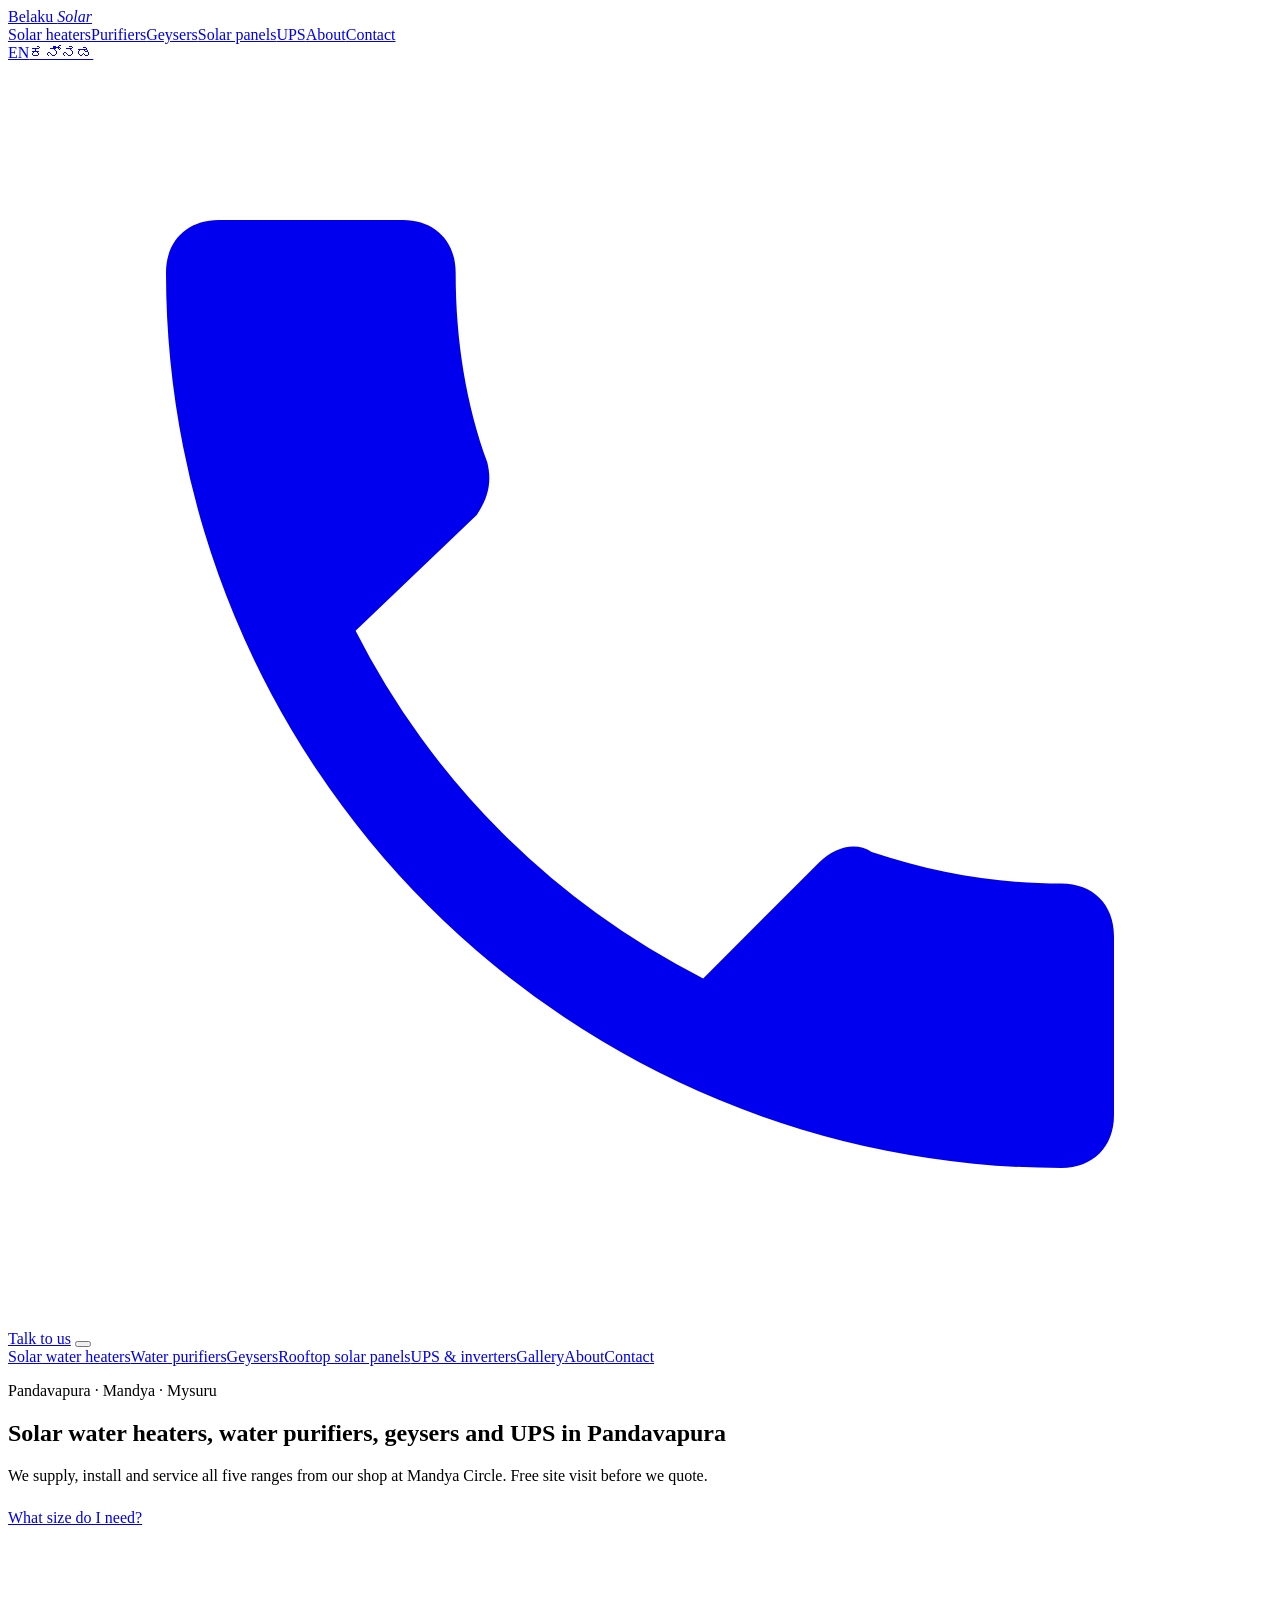
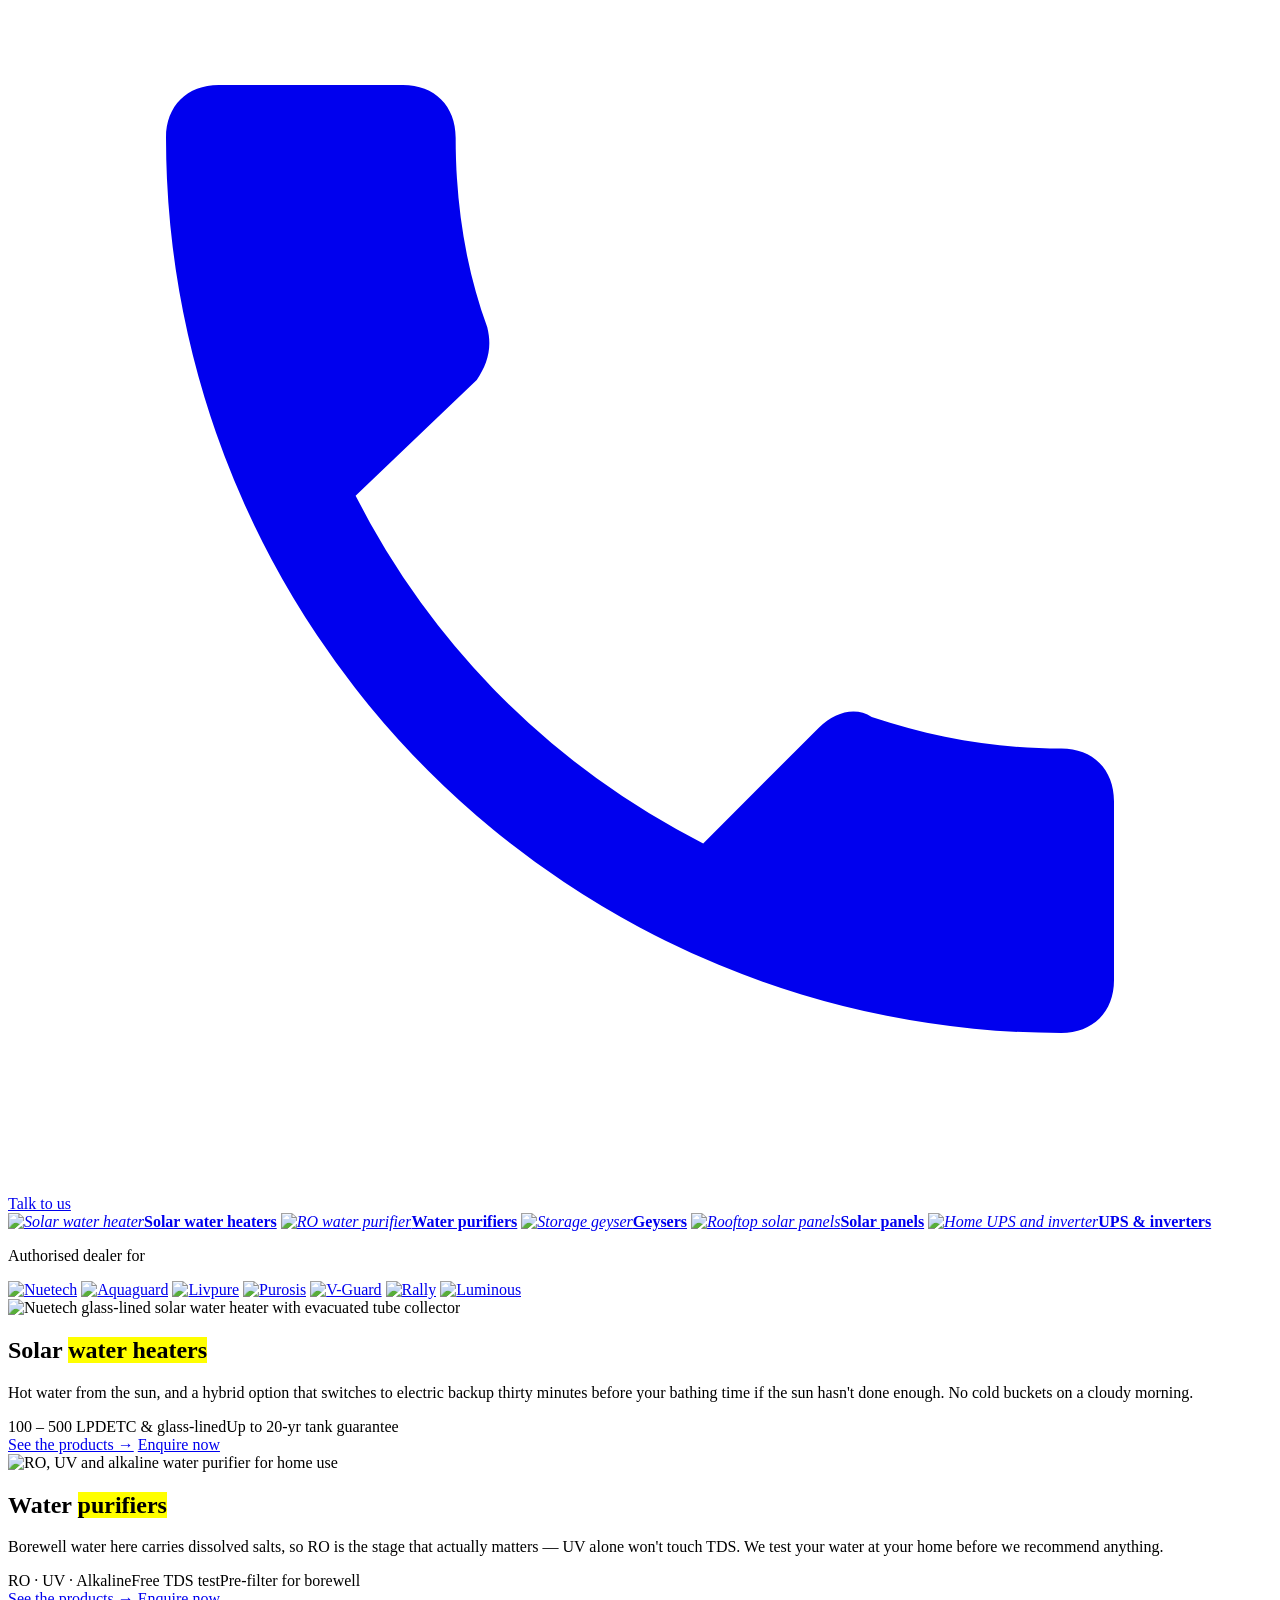
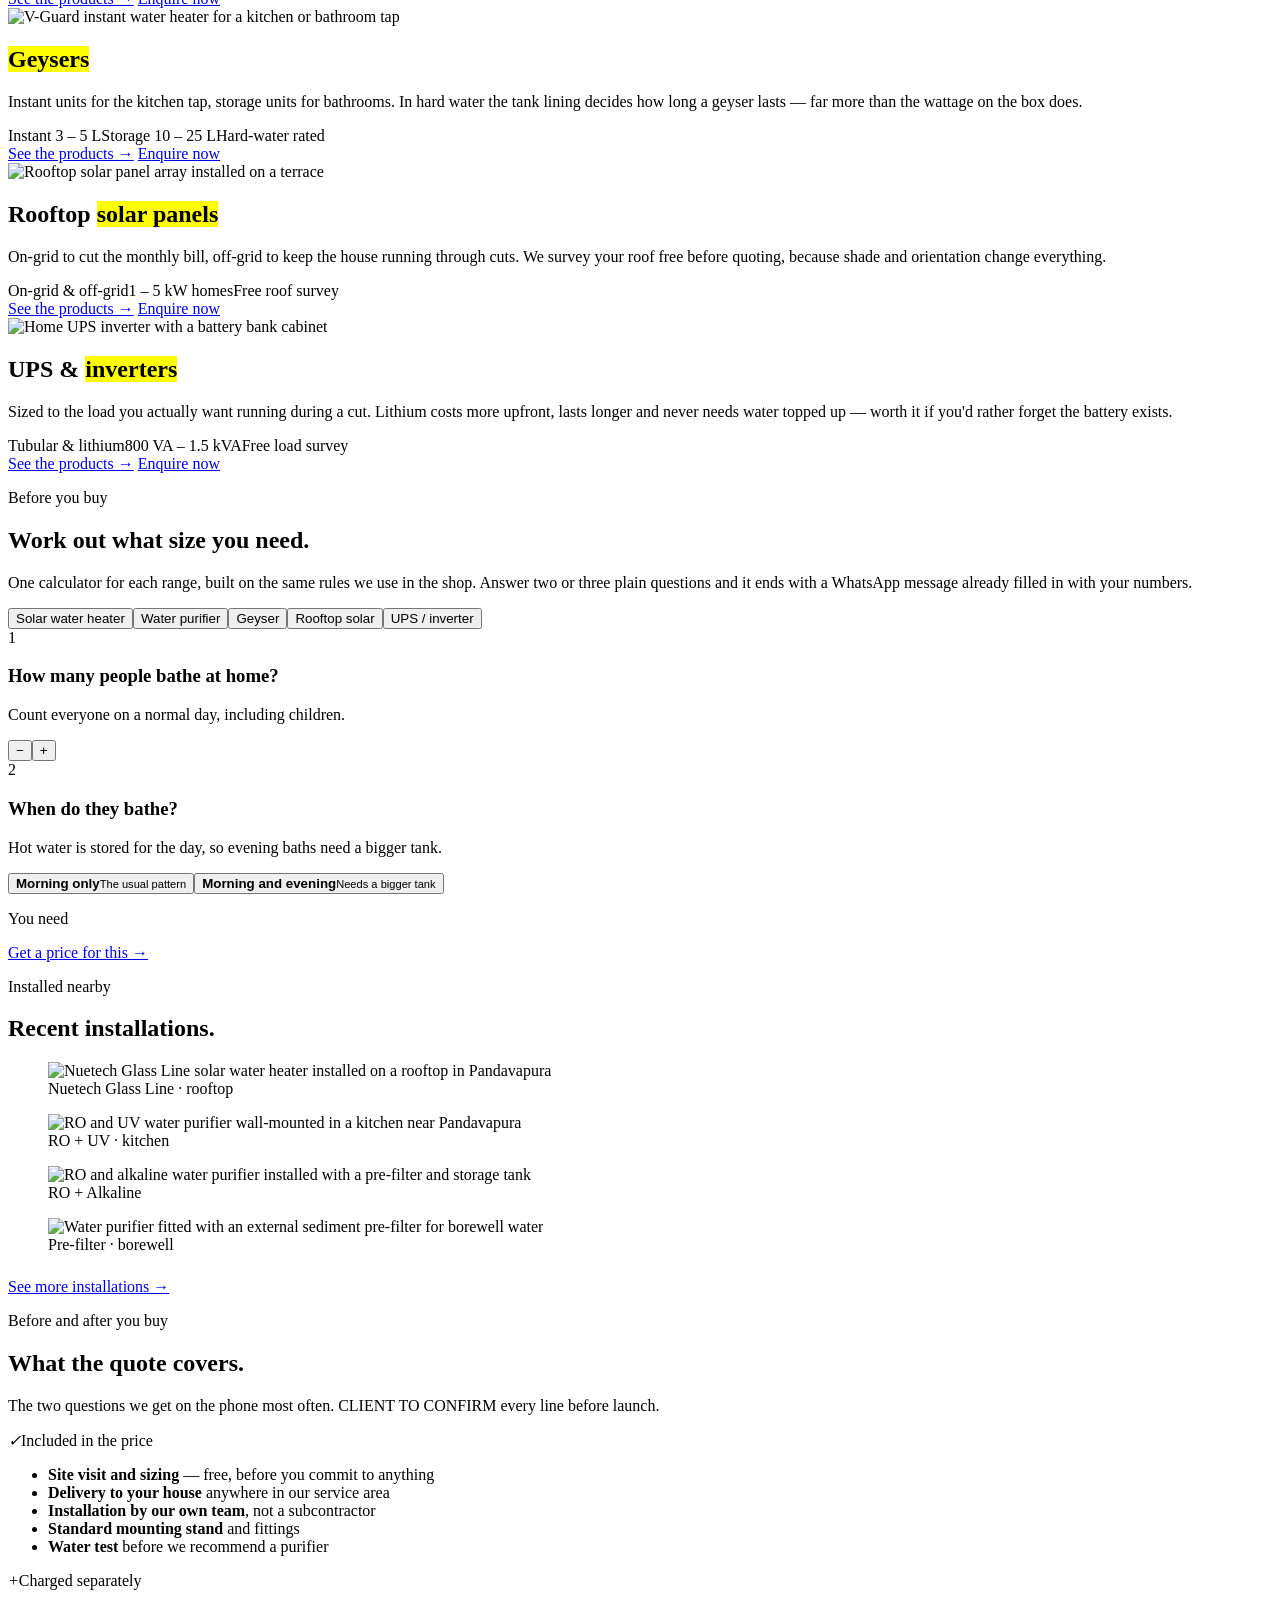
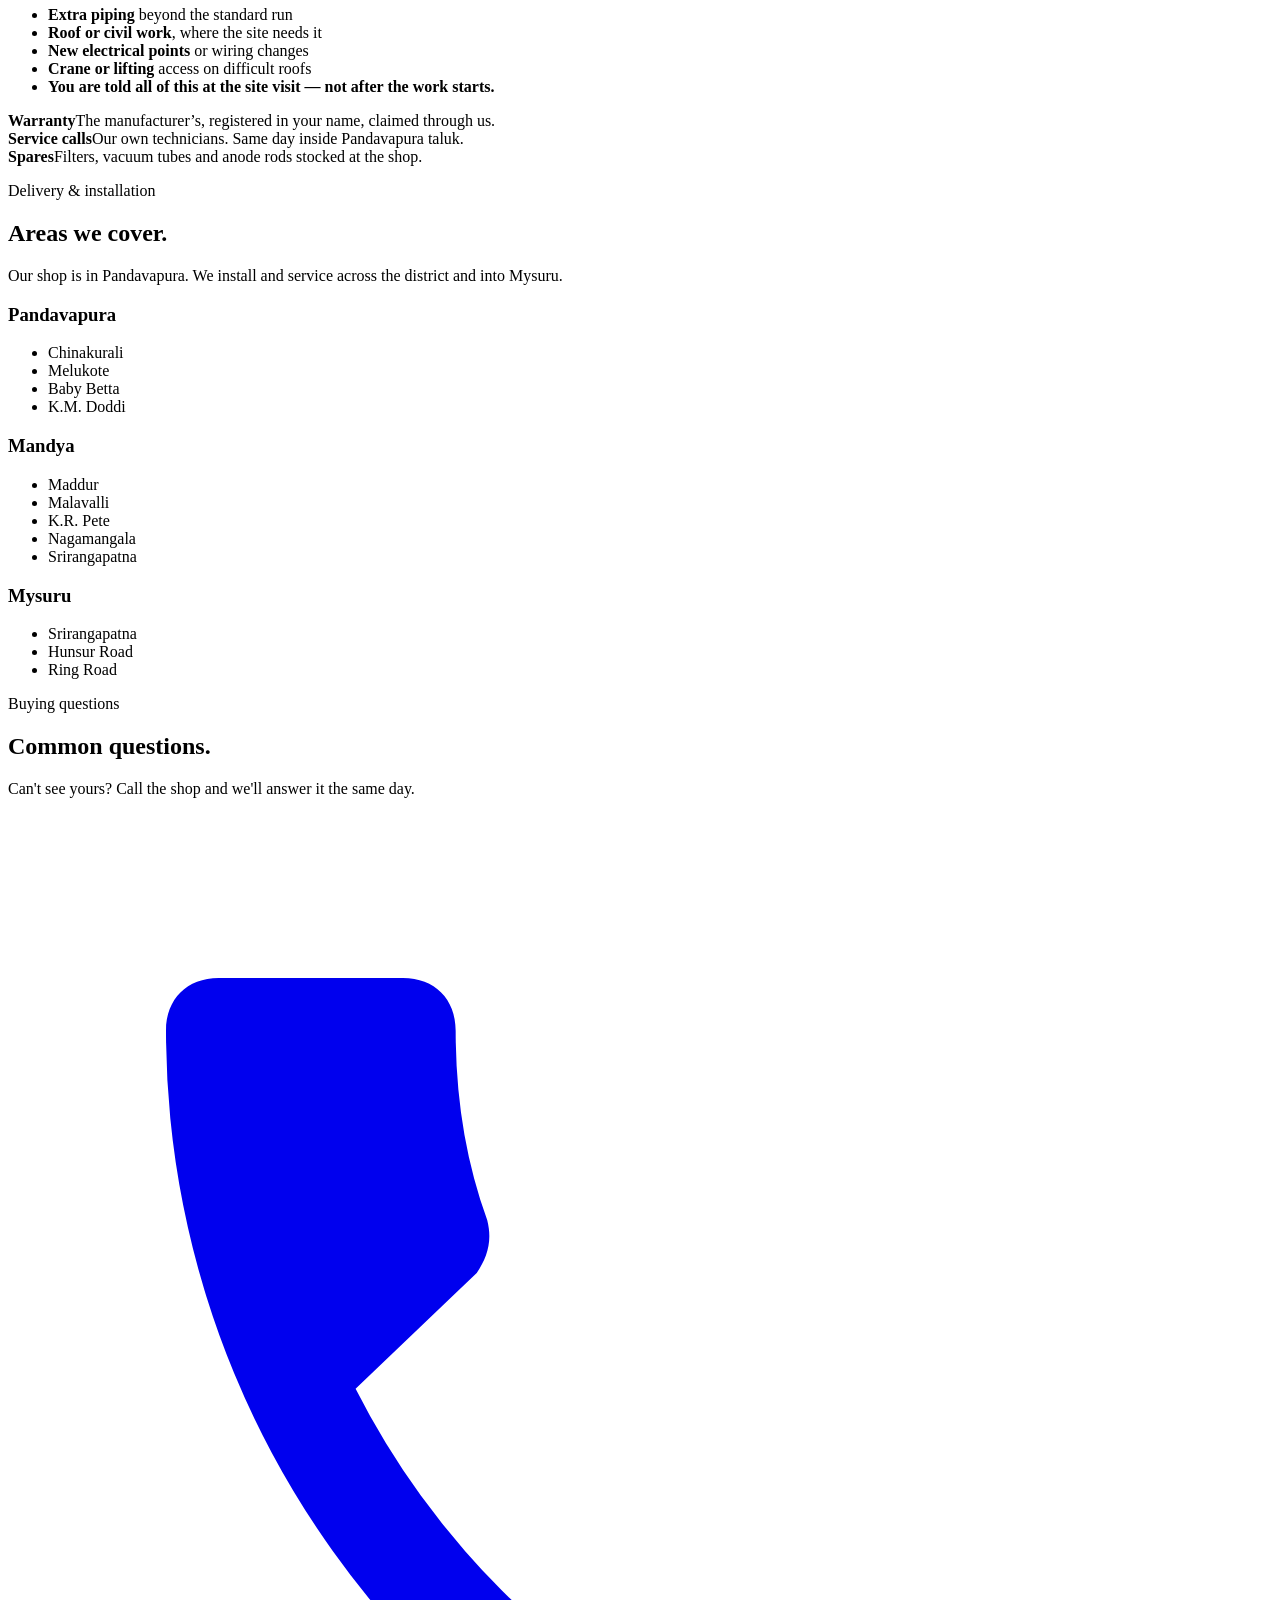
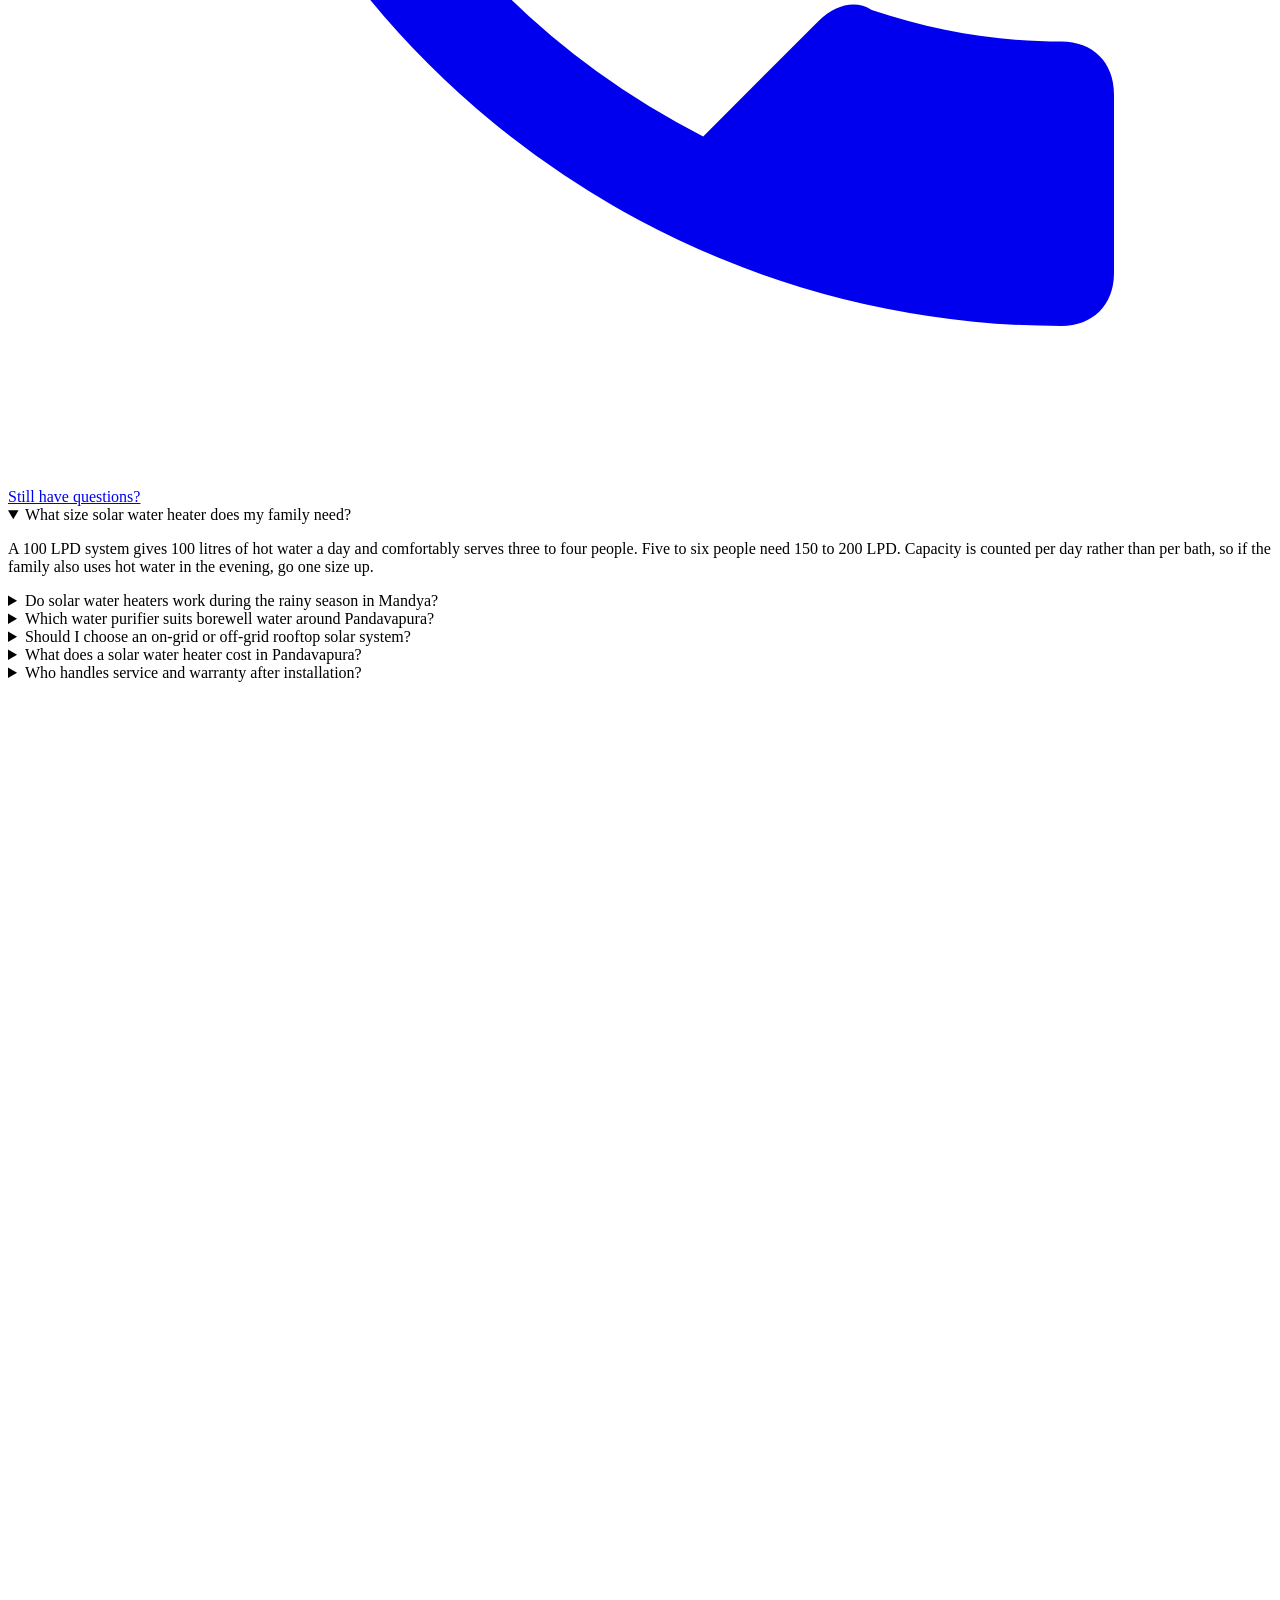
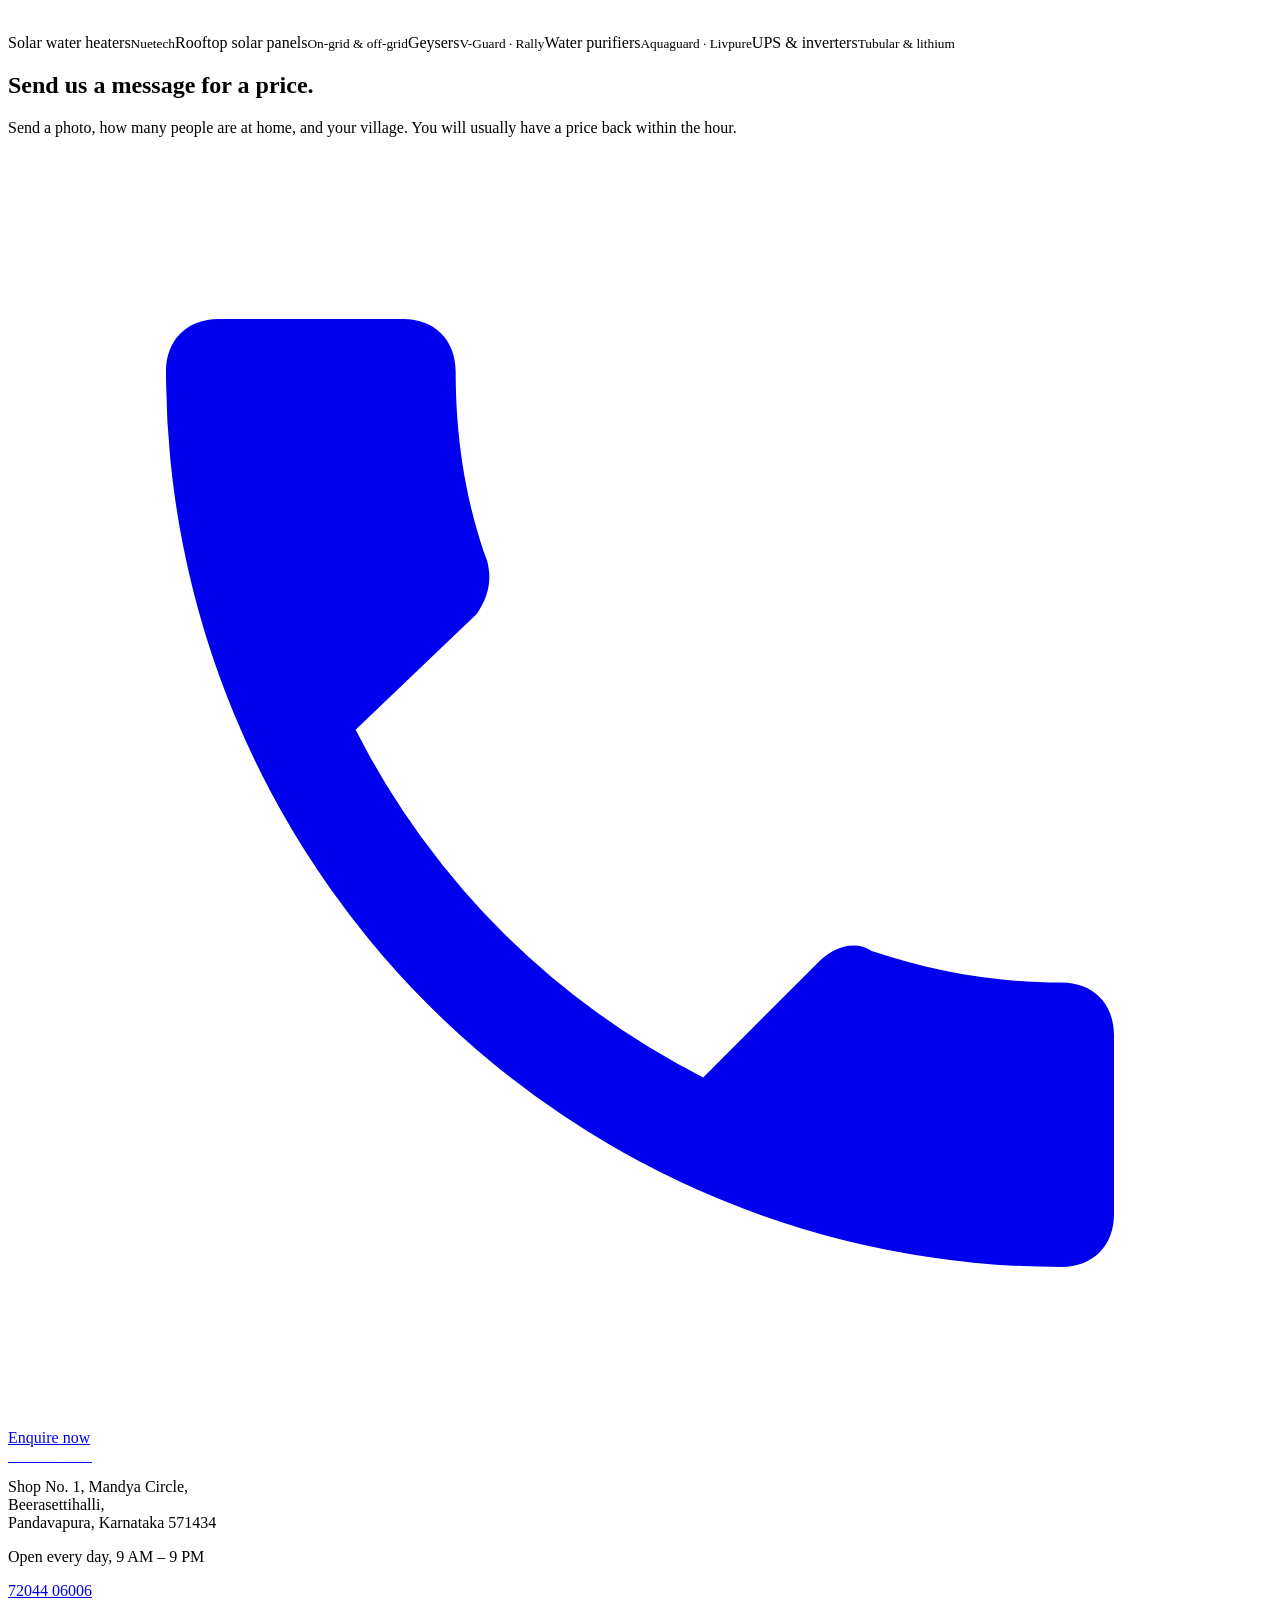
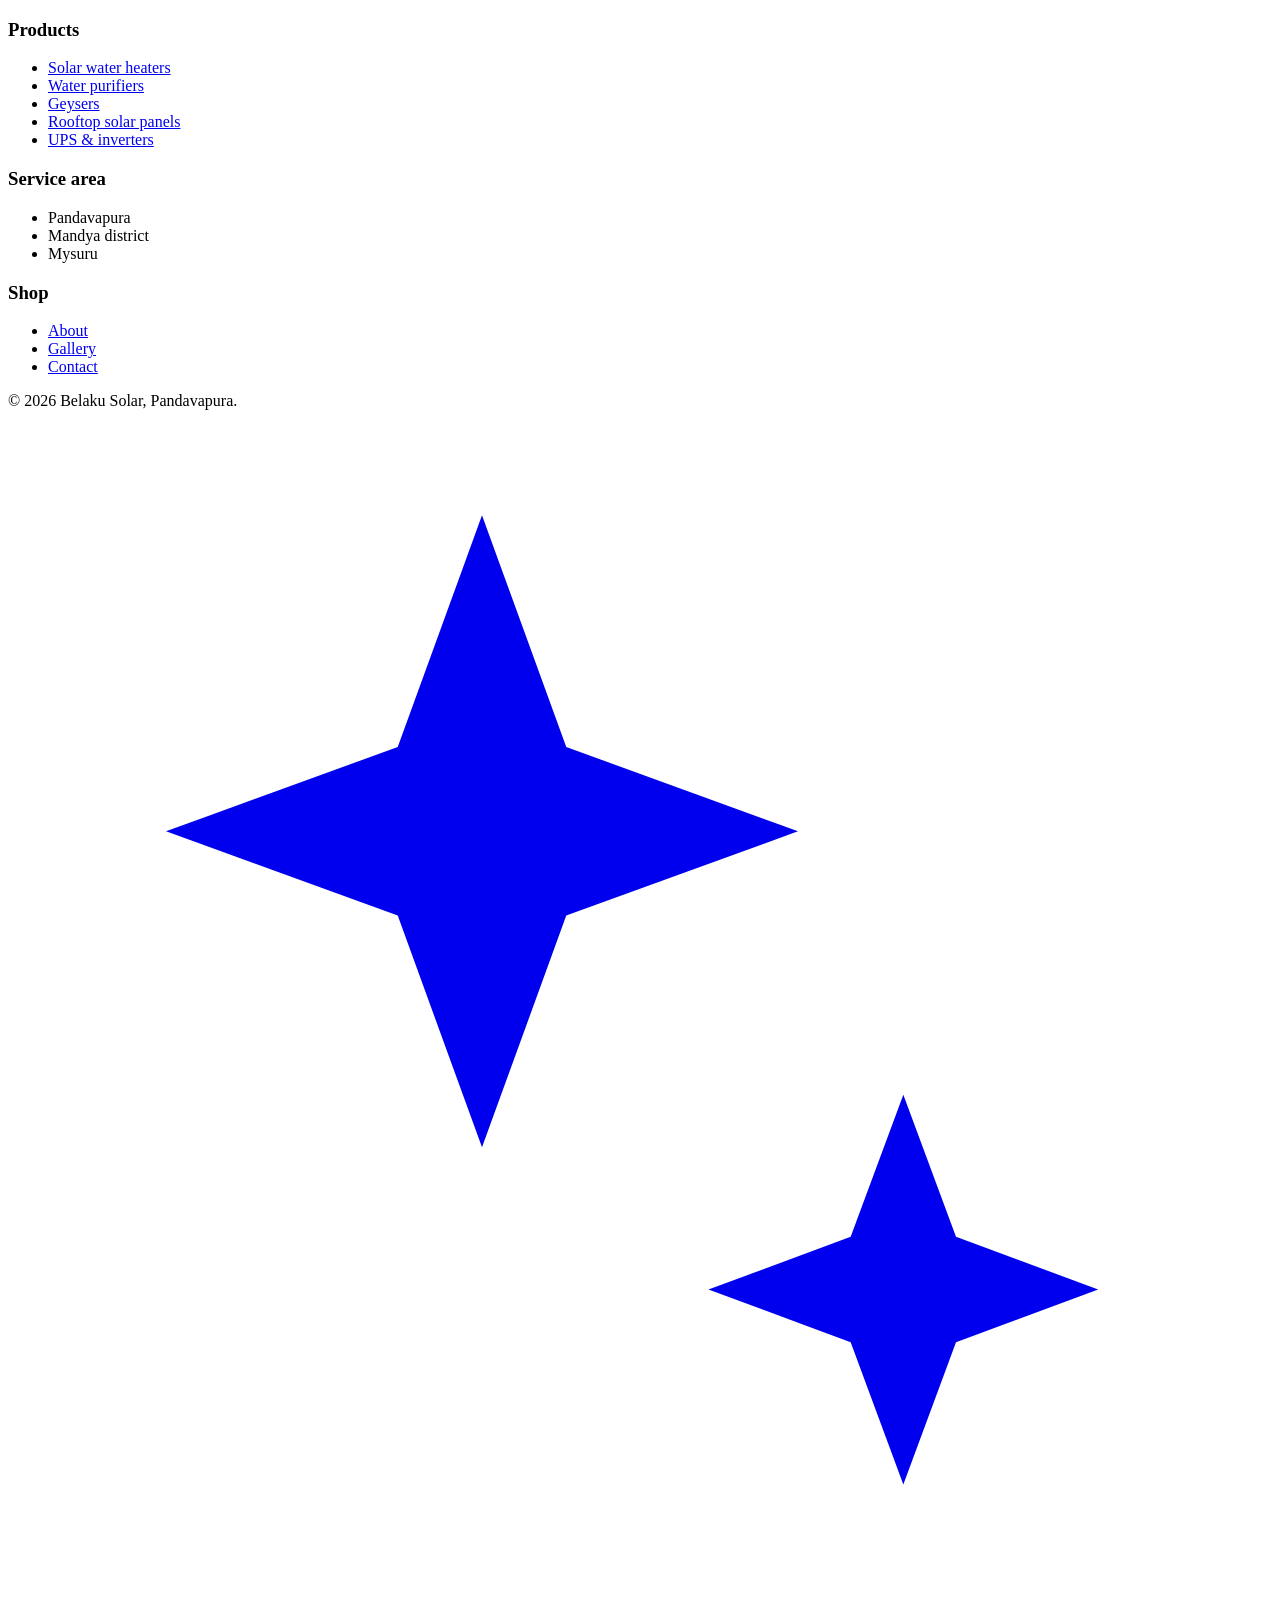
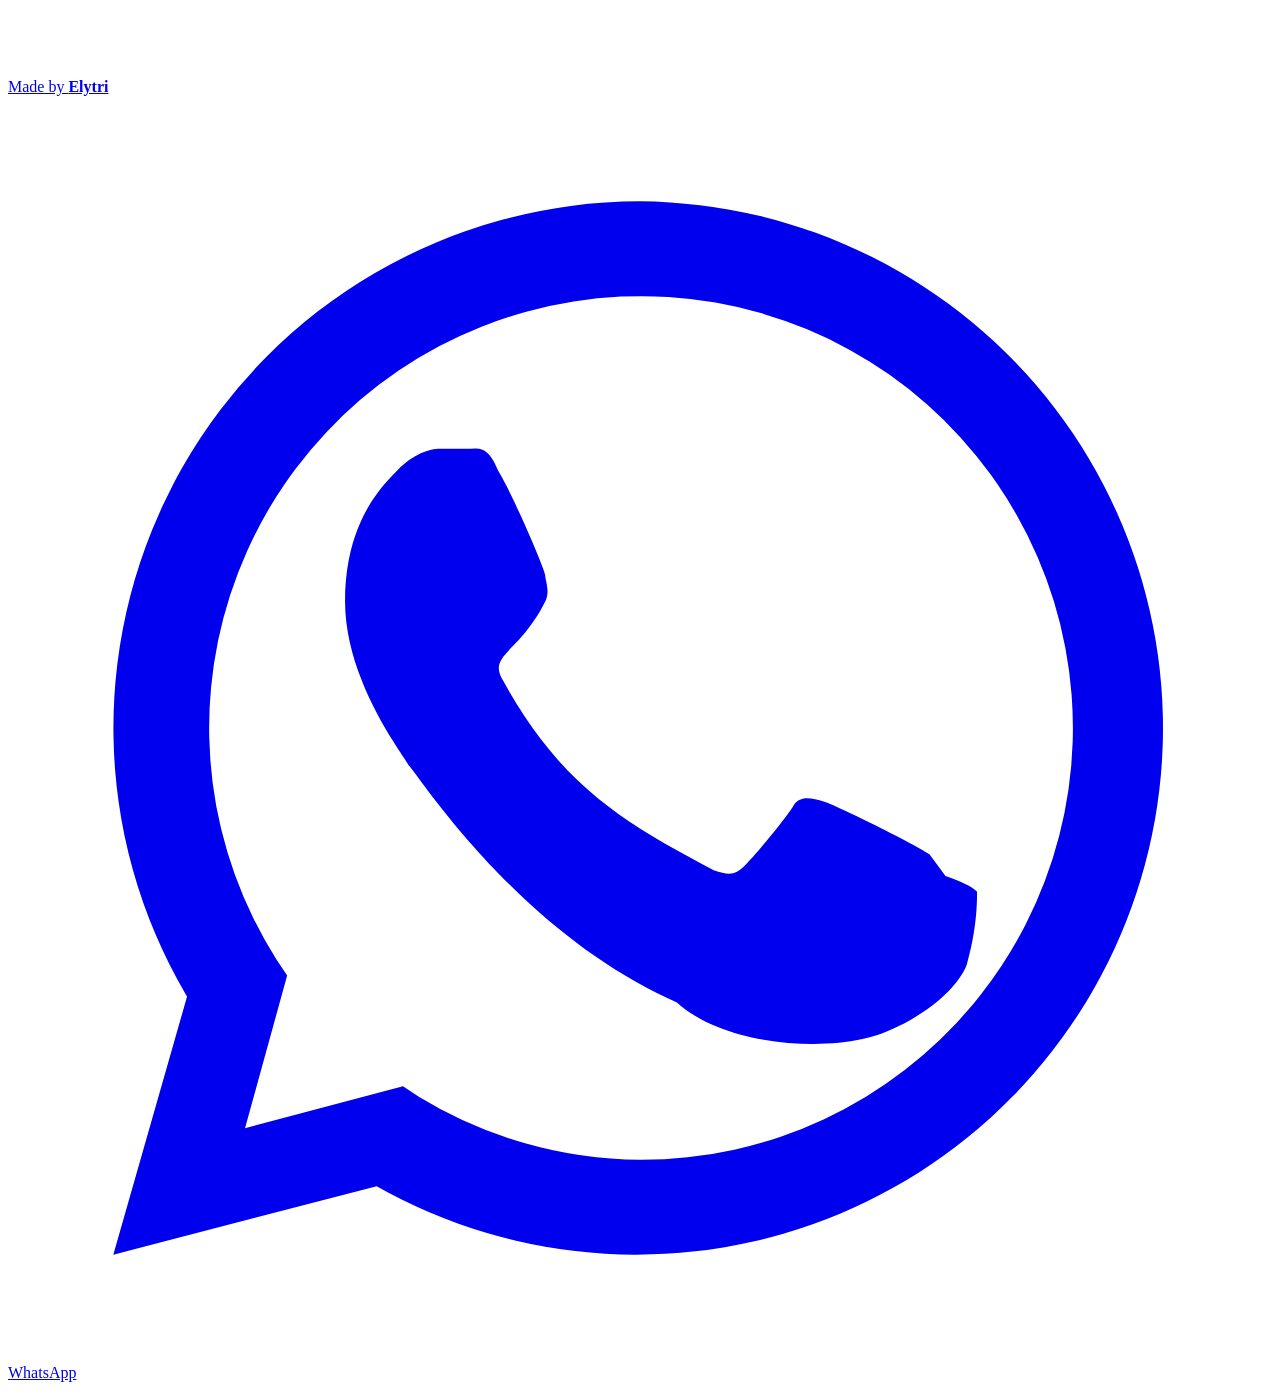
==== index.html @ 43c963ac "Add files via upload" ====
<!DOCTYPE html>
<html lang="en-IN">
<head>
<meta charset="utf-8">
<meta name="viewport" content="width=device-width, initial-scale=1">
<title>Belaku Solar — Solar Water Heaters, Water Purifiers &amp; Geysers in Pandavapura, Mandya &amp; Mysuru</title>
<meta name="description" content="Solar water heaters, RO water purifiers, geysers, rooftop solar panels and home UPS. Authorised dealer for Nuetech, Aquaguard, Livpure, V-Guard and Rally, installed across Pandavapura, Mandya and Mysuru.">
<link rel="canonical" href="https://belakusolar.in/">
<meta name="robots" content="index,follow,max-image-preview:large">
<meta name="geo.region" content="IN-KA">
<meta name="geo.placename" content="Pandavapura, Mandya, Karnataka">
<meta property="og:type" content="website">
<meta property="og:locale" content="en_IN">
<meta property="og:site_name" content="Belaku Solar">
<meta property="og:title" content="Belaku Solar — Solar Water Heaters, Water Purifiers &amp; Geysers in Pandavapura, Mandya &amp; Mysuru">
<meta property="og:description" content="Solar water heaters, RO water purifiers, geysers, rooftop solar panels and home UPS. Authorised dealer for Nuetech, Aquaguard, Livpure, V-Guard and Rally, installed across Pandavapura, Mandya and Mysuru.">
<meta property="og:url" content="https://belakusolar.in/">
<meta name="twitter:card" content="summary_large_image">
<link rel="preconnect" href="https://fonts.googleapis.com">
<link rel="preconnect" href="https://fonts.gstatic.com" crossorigin>
<link href="https://fonts.googleapis.com/css2?family=Anek+Latin:wght@400;500;600;700;800&family=DM+Mono:wght@400;500&display=swap" rel="stylesheet">
<link rel="stylesheet" href="assets/css/site.css">
</head>
<body>
<header class="hdr">
  <div class="wrap hdr__in">
    <a class="brand" href="index.html"><b aria-hidden="true"></b><span>Belaku <i>Solar</i></span></a>
    <nav class="nav" aria-label="Main"><a href="solar-water-heaters.html">Solar heaters</a><a href="water-purifiers.html">Purifiers</a><a href="geysers.html">Geysers</a><a href="solar-panels.html">Solar panels</a><a href="ups-and-inverters.html">UPS</a><a href="about.html">About</a><a href="contact.html">Contact</a></nav>
    <div class="lang" role="group" aria-label="Language"><a href="#" aria-current="true">EN</a><a href="#" hreflang="kn" lang="kn">ಕನ್ನಡ</a></div>
    <a class="hdr__call" href="tel:+917204406006"><svg viewBox="0 0 24 24" fill="currentColor" aria-hidden="true"><path d="M6.6 10.8a15 15 0 0 0 6.6 6.6l2.2-2.2c.3-.3.7-.4 1-.2 1.2.4 2.4.6 3.6.6.6 0 1 .4 1 1V20c0 .6-.4 1-1 1A17 17 0 0 1 3 4c0-.6.4-1 1-1h3.5c.6 0 1 .4 1 1 0 1.3.2 2.5.6 3.6.1.4 0 .7-.2 1l-2.3 2.2Z"/></svg>Talk to us</a>
    <button class="burger" aria-expanded="false" aria-controls="mnav" aria-label="Menu"><span></span></button>
  </div>
  <nav class="mnav" id="mnav" aria-label="All pages"><a href="solar-water-heaters.html">Solar water heaters</a><a href="water-purifiers.html">Water purifiers</a><a href="geysers.html">Geysers</a><a href="solar-panels.html">Rooftop solar panels</a><a href="ups-and-inverters.html">UPS &amp; inverters</a><a href="gallery.html">Gallery</a><a href="about.html">About</a><a href="contact.html">Contact</a></nav>
</header>
<main>

<section class="hero">
  <div class="wrap hero__in">
    <div>
      <p class="m">Pandavapura &middot; Mandya &middot; Mysuru</p>
      <h1>Solar water heaters, water purifiers, geysers and UPS in Pandavapura</h1>
      <p class="hero__lede">We supply, install and service all five ranges from our shop at Mandya Circle. Free site visit before we quote.</p>
      <div class="cta" style="margin-top:24px">
        <a class="btn btn--gold" href="#before-you-buy">What size do I need?</a>
        <a class="btn btn--line" href="tel:+917204406006"><svg viewBox="0 0 24 24" fill="currentColor" aria-hidden="true"><path d="M6.6 10.8a15 15 0 0 0 6.6 6.6l2.2-2.2c.3-.3.7-.4 1-.2 1.2.4 2.4.6 3.6.6.6 0 1 .4 1 1V20c0 .6-.4 1-1 1A17 17 0 0 1 3 4c0-.6.4-1 1-1h3.5c.6 0 1 .4 1 1 0 1.3.2 2.5.6 3.6.1.4 0 .7-.2 1l-2.3 2.2Z"/></svg>Talk to us</a>
      </div>
    </div>
    <div>
      <div class="coins">
        <a class="coin tone-1" href="solar-water-heaters.html"><i><img src="assets/img/coin-solar-water-heaters.webp" alt="Solar water heater" width="460" height="460"></i><b>Solar water heaters</b></a>
        <a class="coin tone-2" href="water-purifiers.html"><i><img src="assets/img/coin-water-purifiers.webp" alt="RO water purifier" width="460" height="460" loading="lazy"></i><b>Water purifiers</b></a>
        <a class="coin tone-3" href="geysers.html"><i><img src="assets/img/coin-geysers.webp" alt="Storage geyser" width="460" height="460" loading="lazy"></i><b>Geysers</b></a>
        <a class="coin tone-4" href="solar-panels.html"><i><img src="assets/img/coin-solar-panels.webp" alt="Rooftop solar panels" width="460" height="460" loading="lazy"></i><b>Solar panels</b></a>
        <a class="coin tone-5" href="ups-and-inverters.html"><i><img src="assets/img/coin-ups-and-inverters.webp" alt="Home UPS and inverter" width="460" height="460" loading="lazy"></i><b>UPS &amp; inverters</b></a>
      </div>
    </div>
  </div>
</section>

<section class="dealers">
  <div class="wrap dealers__in">
    <p class="dealers__lbl">Authorised dealer for</p>
    <div class="dealers__row">
      <a href="solar-water-heaters.html"><img src="assets/img/logo-nuetech.webp" alt="Nuetech" height="38" loading="lazy"></a>
      <a href="water-purifiers.html"><img src="assets/img/logo-aquaguard.webp" alt="Aquaguard" height="38" loading="lazy"></a>
      <a href="water-purifiers.html"><img src="assets/img/logo-livpure.webp" alt="Livpure" height="38" loading="lazy"></a>
      <a href="water-purifiers.html"><img src="assets/img/logo-purosis.webp" alt="Purosis" height="38" loading="lazy"></a>
      <a href="geysers.html"><img src="assets/img/logo-vguard.webp" alt="V-Guard" height="38" loading="lazy"></a>
      <a href="geysers.html"><img src="assets/img/logo-rally.webp" alt="Rally" height="38" loading="lazy"></a>
      <a href="ups-and-inverters.html"><img src="assets/img/logo-luminous.webp" alt="Luminous" height="38" loading="lazy"></a>
    </div>
  </div>
</section>

<div class="prods"><div class="wrap"><div class="e"><section class="er tone-1 er--imgR" id="solar-water-heaters">
  <div class="er__img"><img src="assets/img/solar-water-heaters.webp" alt="Nuetech glass-lined solar water heater with evacuated tube collector" width="980" height="660" loading="lazy" decoding="async"></div>
  <div class="er__b">
    <h2>Solar <mark>water heaters</mark></h2>
    <p>Hot water from the sun, and a hybrid option that switches to electric backup thirty minutes before your bathing time if the sun hasn't done enough. No cold buckets on a cloudy morning.</p>
    <div class="chips"><span class="chip">100 – 500 LPD</span><span class="chip">ETC &amp; glass-lined</span><span class="chip">Up to 20-yr tank guarantee</span></div>
    <div class="er__cta">
      <a class="btn btn--line" href="solar-water-heaters.html">See the products &rarr;</a>
      <a class="btn btn--gold" href="https://wa.me/917204406006?text=Solar%20water%20heaters%20enquiry">Enquire now</a>
    </div>
  </div>
</section><section class="er tone-2 er--imgL" id="water-purifiers">
  <div class="er__img"><img src="assets/img/water-purifiers.webp" alt="RO, UV and alkaline water purifier for home use" width="980" height="660" loading="lazy" decoding="async"></div>
  <div class="er__b">
    <h2>Water <mark>purifiers</mark></h2>
    <p>Borewell water here carries dissolved salts, so RO is the stage that actually matters — UV alone won't touch TDS. We test your water at your home before we recommend anything.</p>
    <div class="chips"><span class="chip">RO · UV · Alkaline</span><span class="chip">Free TDS test</span><span class="chip">Pre-filter for borewell</span></div>
    <div class="er__cta">
      <a class="btn btn--line" href="water-purifiers.html">See the products &rarr;</a>
      <a class="btn btn--gold" href="https://wa.me/917204406006?text=Water%20purifiers%20enquiry">Enquire now</a>
    </div>
  </div>
</section><section class="er tone-3 er--imgR" id="geysers">
  <div class="er__img"><img src="assets/img/geysers.webp" alt="V-Guard instant water heater for a kitchen or bathroom tap" width="980" height="660" loading="lazy" decoding="async"></div>
  <div class="er__b">
    <h2><mark>Geysers</mark></h2>
    <p>Instant units for the kitchen tap, storage units for bathrooms. In hard water the tank lining decides how long a geyser lasts — far more than the wattage on the box does.</p>
    <div class="chips"><span class="chip">Instant 3 – 5 L</span><span class="chip">Storage 10 – 25 L</span><span class="chip">Hard-water rated</span></div>
    <div class="er__cta">
      <a class="btn btn--line" href="geysers.html">See the products &rarr;</a>
      <a class="btn btn--gold" href="https://wa.me/917204406006?text=Geysers%20enquiry">Enquire now</a>
    </div>
  </div>
</section><section class="er tone-4 er--imgL" id="solar-panels">
  <div class="er__img"><img src="assets/img/solar-panels.webp" alt="Rooftop solar panel array installed on a terrace" width="980" height="660" loading="lazy" decoding="async"></div>
  <div class="er__b">
    <h2>Rooftop <mark>solar panels</mark></h2>
    <p>On-grid to cut the monthly bill, off-grid to keep the house running through cuts. We survey your roof free before quoting, because shade and orientation change everything.</p>
    <div class="chips"><span class="chip">On-grid &amp; off-grid</span><span class="chip">1 – 5 kW homes</span><span class="chip">Free roof survey</span></div>
    <div class="er__cta">
      <a class="btn btn--line" href="solar-panels.html">See the products &rarr;</a>
      <a class="btn btn--gold" href="https://wa.me/917204406006?text=Rooftop%20solar%20panels%20enquiry">Enquire now</a>
    </div>
  </div>
</section><section class="er tone-5 er--imgR" id="ups-and-inverters">
  <div class="er__img"><img src="assets/img/ups-and-inverters.webp" alt="Home UPS inverter with a battery bank cabinet" width="980" height="660" loading="lazy" decoding="async"></div>
  <div class="er__b">
    <h2>UPS &amp; <mark>inverters</mark></h2>
    <p>Sized to the load you actually want running during a cut. Lithium costs more upfront, lasts longer and never needs water topped up — worth it if you'd rather forget the battery exists.</p>
    <div class="chips"><span class="chip">Tubular &amp; lithium</span><span class="chip">800 VA – 1.5 kVA</span><span class="chip">Free load survey</span></div>
    <div class="er__cta">
      <a class="btn btn--line" href="ups-and-inverters.html">See the products &rarr;</a>
      <a class="btn btn--gold" href="https://wa.me/917204406006?text=UPS%20and%20inverters%20enquiry">Enquire now</a>
    </div>
  </div>
</section></div></div></div>

<section class="sec sec--tight" id="before-you-buy">
  <div class="wrap">
    <div class="head">
      <p class="m">Before you buy</p>
      <h2 class="h2">Work out what size you need.</h2>
      <p>One calculator for each range, built on the same rules we use in the shop. Answer two or three plain questions and it ends with a WhatsApp message already filled in with your numbers.</p>
    </div>
    <div class="calc" id="calc" data-tabs><div class="calc__tabs" role="tablist"><button role="tab" data-tab="swh" aria-selected="true">Solar water heater</button><button role="tab" data-tab="wp" aria-selected="false">Water purifier</button><button role="tab" data-tab="geyser" aria-selected="false">Geyser</button><button role="tab" data-tab="solar" aria-selected="false">Rooftop solar</button><button role="tab" data-tab="ups" aria-selected="false">UPS / inverter</button></div><div data-calc="swh"><div class="calc__b"><div class="calc__q"><div class="q"><span class="q__n">1</span><h3>How many people bathe at home?</h3><p class="q__hint">Count everyone on a normal day, including children.</p><div class="step" data-field="people" data-value="4" data-min="1" data-max="12" data-step="1" data-prefix="" data-suffix=" people"><button type="button" data-d="-1" aria-label="Decrease">&minus;</button><b></b><button type="button" data-d="1" aria-label="Increase">+</button></div></div><div class="q"><span class="q__n">2</span><h3>When do they bathe?</h3><p class="q__hint">Hot water is stored for the day, so evening baths need a bigger tank.</p><div class="opts opts--2" data-field="use" data-single><button type="button" data-v="am" aria-pressed="true"><strong>Morning only</strong><small>The usual pattern</small></button><button type="button" data-v="both" aria-pressed="false"><strong>Morning and evening</strong><small>Needs a bigger tank</small></button></div></div></div><div class="calc__r"><p class="calc__rk">You need</p><p class="calc__rv" data-out="v"></p><p class="calc__why" data-out="why"></p><div class="calc__rows" data-out="rows"></div><a class="btn btn--gold btn--sm" data-out="wa" href="#">Get a price for this &rarr;</a></div></div></div><div data-calc="wp" hidden><div class="calc__b"><div class="calc__q"><div class="q"><span class="q__n">1</span><h3>Where does your water come from?</h3><p class="q__hint">This alone decides which purifier suits your house.</p><div class="opts opts--3" data-field="src" data-single><button type="button" data-v="borewell" aria-pressed="true"><strong>Borewell</strong><small>Salty water</small></button><button type="button" data-v="piped" aria-pressed="false"><strong>Tap / piped supply</strong><small>Already treated</small></button><button type="button" data-v="tanker" aria-pressed="false"><strong>Tanker</strong><small>Changes every load</small></button></div></div></div><div class="calc__r"><p class="calc__rk">You need</p><p class="calc__rv" data-out="v"></p><p class="calc__why" data-out="why"></p><div class="calc__rows" data-out="rows"></div><a class="btn btn--gold btn--sm" data-out="wa" href="#">Get a price for this &rarr;</a></div></div></div><div data-calc="geyser" hidden><div class="calc__b"><div class="calc__q"><div class="q"><span class="q__n">1</span><h3>Where will it go?</h3><p class="q__hint">A kitchen tap and a bathroom need completely different geysers.</p><div class="opts opts--2" data-field="where" data-single><button type="button" data-v="bathroom" aria-pressed="true"><strong>Bathroom</strong><small>For bathing</small></button><button type="button" data-v="kitchen" aria-pressed="false"><strong>Kitchen</strong><small>For the tap</small></button></div></div><div class="q"><span class="q__n">2</span><h3>How many people bathe one after another?</h3><p class="q__hint">Only matters for a bathroom geyser.</p><div class="step" data-field="people" data-value="3" data-min="1" data-max="8" data-step="1" data-prefix="" data-suffix=" people"><button type="button" data-d="-1" aria-label="Decrease">&minus;</button><b></b><button type="button" data-d="1" aria-label="Increase">+</button></div></div></div><div class="calc__r"><p class="calc__rk">You need</p><p class="calc__rv" data-out="v"></p><p class="calc__why" data-out="why"></p><div class="calc__rows" data-out="rows"></div><a class="btn btn--gold btn--sm" data-out="wa" href="#">Get a price for this &rarr;</a></div></div></div><div data-calc="solar" hidden><div class="calc__b"><div class="calc__q"><div class="q"><span class="q__n">1</span><h3>What is your monthly electricity bill?</h3><p class="q__hint">Take an ordinary month, not a summer bill.</p><div class="step" data-field="bill" data-value="2000" data-min="500" data-max="12000" data-step="500" data-prefix="₹" data-suffix=""><button type="button" data-d="-1" aria-label="Decrease">&minus;</button><b></b><button type="button" data-d="1" aria-label="Increase">+</button></div></div></div><div class="calc__r"><p class="calc__rk">You need about</p><p class="calc__rv" data-out="v"></p><p class="calc__why" data-out="why"></p><div class="calc__rows" data-out="rows"></div><a class="btn btn--gold btn--sm" data-out="wa" href="#">Get a price for this &rarr;</a></div></div></div><div data-calc="ups" hidden><div class="calc__b"><div class="calc__q"><div class="q"><span class="q__n">1</span><h3>What must keep running in a power cut?</h3><p class="q__hint">Tap to add. Tap again to remove.</p><div class="picks" data-field="load" data-multi><button type="button" data-v="fans" aria-pressed="true">Fans</button><button type="button" data-v="lights" aria-pressed="true">Lights</button><button type="button" data-v="tv" aria-pressed="true">TV</button><button type="button" data-v="fridge" aria-pressed="false">Fridge</button><button type="button" data-v="pump" aria-pressed="false">Water pump</button></div></div><div class="q"><span class="q__n">2</span><h3>For how many hours?</h3><p class="q__hint">More hours means a bigger battery, not a bigger inverter.</p><div class="step" data-field="hours" data-value="3" data-min="1" data-max="8" data-step="1" data-prefix="" data-suffix=" hours"><button type="button" data-d="-1" aria-label="Decrease">&minus;</button><b></b><button type="button" data-d="1" aria-label="Increase">+</button></div></div></div><div class="calc__r"><p class="calc__rk">You need about</p><p class="calc__rv" data-out="v"></p><p class="calc__why" data-out="why"></p><div class="calc__rows" data-out="rows"></div><a class="btn btn--gold btn--sm" data-out="wa" href="#">Get a price for this &rarr;</a></div></div></div></div>
  </div>
</section>

<section class="sec">
  <div class="wrap">
    <div class="head">
      <p class="m">Installed nearby</p>
      <h2 class="h2">Recent installations.</h2>
    </div>
    <div class="gal">
<figure><img src="assets/img/img-2ef95094f3.webp" alt="Nuetech Glass Line solar water heater installed on a rooftop in Pandavapura"><figcaption>Nuetech Glass Line · rooftop</figcaption></figure>
<figure><img src="assets/img/img-633d7fdfcd.webp" alt="RO and UV water purifier wall-mounted in a kitchen near Pandavapura" loading="lazy" decoding="async"><figcaption>RO + UV · kitchen</figcaption></figure>
<figure><img src="assets/img/img-f5532f6f70.webp" alt="RO and alkaline water purifier installed with a pre-filter and storage tank" loading="lazy" decoding="async"><figcaption>RO + Alkaline</figcaption></figure>
<figure><img src="assets/img/img-1c72e3dfb3.webp" alt="Water purifier fitted with an external sediment pre-filter for borewell water" loading="lazy" decoding="async"><figcaption>Pre-filter · borewell</figcaption></figure>
</div>
    <div class="cta" style="margin-top:24px"><a class="btn btn--line btn--sm" href="gallery.html">See more installations →</a></div>
  </div>
</section>

<section class="sec">
  <div class="wrap">
    <div class="head">
      <p class="m">Before and after you buy</p>
      <h2 class="h2">What the quote covers.</h2>
      <p>The two questions we get on the phone most often. CLIENT TO CONFIRM every line before launch.</p>
    </div>
    <div class="incl">
      <div class="incl__cols">
        <div class="incl__c">
          <p class="incl__t"><i class="y">&check;</i>Included in the price</p>
          <ul>
            <li><b>Site visit and sizing</b> &mdash; free, before you commit to anything</li>
            <li><b>Delivery to your house</b> anywhere in our service area</li>
            <li><b>Installation by our own team</b>, not a subcontractor</li>
            <li><b>Standard mounting stand</b> and fittings</li>
            <li><b>Water test</b> before we recommend a purifier</li>
          </ul>
        </div>
        <div class="incl__c incl__c--x">
          <p class="incl__t"><i class="n">+</i>Charged separately</p>
          <ul>
            <li><b>Extra piping</b> beyond the standard run</li>
            <li><b>Roof or civil work</b>, where the site needs it</li>
            <li><b>New electrical points</b> or wiring changes</li>
            <li><b>Crane or lifting</b> access on difficult roofs</li>
            <li style="color:var(--ink);font-weight:600">You are told all of this at the site visit &mdash; not after the work starts.</li>
          </ul>
        </div>
      </div>
      <div class="incl__foot">
        <div><b>Warranty</b><span>The manufacturer&rsquo;s, registered in your name, claimed through us.</span></div>
        <div><b>Service calls</b><span>Our own technicians. Same day inside Pandavapura taluk.</span></div>
        <div><b>Spares</b><span>Filters, vacuum tubes and anode rods stocked at the shop.</span></div>
      </div>
    </div>
  </div>
</section>

<section class="sec sec--soft">
  <div class="wrap">
    <div class="head">
      <p class="m">Delivery &amp; installation</p>
      <h2 class="h2">Areas we cover.</h2>
      <p>Our shop is in Pandavapura. We install and service across the district and into Mysuru.</p>
    </div>

    <div class="cover"><div class="cov cov--static"><h3>Pandavapura</h3><ul class="cov__towns"><li>Chinakurali</li><li>Melukote</li><li>Baby Betta</li><li>K.M. Doddi</li></ul></div><div class="cov cov--static"><h3>Mandya</h3><ul class="cov__towns"><li>Maddur</li><li>Malavalli</li><li>K.R. Pete</li><li>Nagamangala</li><li>Srirangapatna</li></ul></div><div class="cov cov--static"><h3>Mysuru</h3><ul class="cov__towns"><li>Srirangapatna</li><li>Hunsur Road</li><li>Ring Road</li></ul></div></div>
  </div>
</section>

<section class="sec">
  <div class="wrap">
    <div class="faqx">
      <div class="faqx__h">
        <div class="head">
          <p class="m">Buying questions</p>
          <h2 class="h2">Common questions.</h2>
          <p>Can't see yours? Call the shop and we'll answer it the same day.</p>
          <div class="cta" style="margin-top:22px">
            <a class="btn btn--gold" href="tel:+917204406006"><svg viewBox="0 0 24 24" fill="currentColor" aria-hidden="true"><path d="M6.6 10.8a15 15 0 0 0 6.6 6.6l2.2-2.2c.3-.3.7-.4 1-.2 1.2.4 2.4.6 3.6.6.6 0 1 .4 1 1V20c0 .6-.4 1-1 1A17 17 0 0 1 3 4c0-.6.4-1 1-1h3.5c.6 0 1 .4 1 1 0 1.3.2 2.5.6 3.6.1.4 0 .7-.2 1l-2.3 2.2Z"/></svg>Still have questions?</a>
          </div>
        </div>
      </div>
      <div class="faq">
<details open><summary>What size solar water heater does my family need?</summary><p>A 100 LPD system gives 100 litres of hot water a day and comfortably serves three to four people. Five to six people need 150 to 200 LPD. Capacity is counted per day rather than per bath, so if the family also uses hot water in the evening, go one size up.</p></details>
<details><summary>Do solar water heaters work during the rainy season in Mandya?</summary><p>They still heat on overcast days, but not to full temperature. After a heavily clouded day a plain system usually cannot give a hot bath the next morning. A hybrid with a digital controller switches to electric backup by itself, only when solar has not done the job.</p></details>
<details><summary>Which water purifier suits borewell water around Pandavapura?</summary><p>An RO stage is necessary, because a UV-only purifier does not reduce TDS. We test your water at your home first, and where it carries sand or silt an external sediment pre-filter is fitted so the RO membrane lasts much longer.</p></details>
<details><summary>Should I choose an on-grid or off-grid rooftop solar system?</summary><p>Choose on-grid if the goal is a lower bill and your supply is reasonably stable, since there are no batteries and maintenance is lower. Choose off-grid if cuts are frequent and the house must keep running through them. Many homes here are better served by on-grid plus a separate UPS.</p></details>
<details><summary>What does a solar water heater cost in Pandavapura?</summary><p>It depends on capacity, tank type and brand. A glass-lined hybrid costs more than a plain ETC system of the same size, and roof access changes the installation cost, so we quote after a site visit.</p></details>
<details><summary>Who handles service and warranty after installation?</summary><p>Our own technicians handle filter changes, vacuum tube replacements, controller faults and warranty claims, with common spares stocked at the shop.</p></details>
</div>
    </div>
  </div>
</section>

<section class="close">
  <div class="wrap close__in">
    <div class="hb">
      <svg viewBox="0 0 640 480" role="img" aria-label="Cutaway of a house showing a solar water heater and solar panels on the roof, a geyser in the bathroom, a water purifier in the kitchen and a UPS in the utility area. Each product links to its page.">
        <g stroke-width="2.4" fill="none" stroke-linecap="round" stroke-linejoin="round">
          <g class="hb__shell" stroke="var(--ink)">
            <g class="sun" stroke="var(--gold-d)">
              <circle cx="566" cy="74" r="24" fill="var(--gold)" stroke="var(--gold-d)"/>
              <g class="rays"><path d="M566 32v-14M566 130v14M608 74h14M510 74h-14M596 44l10-10M536 104l-10 10M596 104l10 10M536 44l-10-10"/></g>
            </g>
            <path d="M28 452h584"/>
            <path class="draw" d="M96 452V212h448v240"/>
            <path class="draw" d="M74 216L320 96l246 120"/>
            <path class="draw" d="M320 212v240M96 336h448"/>
            <g class="lamp">
              <path d="M436 336v22"/><path d="M414 380a22 22 0 0 1 44 0z" fill="var(--gold)" stroke="var(--gold-d)"/>
              <path stroke="var(--gold-d)" d="M424 400l-6 12M436 404v14M448 400l6 12"/>
            </g>
          </g><a class="hz" href="solar-water-heaters.html" aria-label="Solar water heaters" data-tip="t-solar-water-heaters"><rect class="hit" x="140" y="126" width="158" height="88"/><g class="art"><rect x="150" y="140" width="132" height="22" rx="11" fill="var(--paper)" stroke="var(--ink)"/>
          <path stroke="var(--t1)" d="M164 162v42M180 162v42M196 162v42M212 162v42M228 162v42M244 162v42M260 162v42"/>
          <path stroke="var(--ink)" d="M150 206h132"/></g></a><a class="hz" href="solar-panels.html" aria-label="Rooftop solar panels" data-tip="t-solar-panels"><rect class="hit" x="340" y="130" width="182" height="82"/><g class="art"><path d="M362 204h150l-22-62H346z" fill="var(--t4-bg)" stroke="var(--t4)"/>
          <path stroke="var(--t4)" d="M394 142l-12 62M442 142l-6 62M490 142v62M354 173h146"/></g></a><a class="hz" href="geysers.html" aria-label="Geysers" data-tip="t-geysers"><rect class="hit" x="156" y="234" width="150" height="108"/><g class="art"><rect x="166" y="244" width="52" height="76" rx="26" fill="var(--t3-bg)" stroke="var(--t3)"/>
          <path stroke="var(--t3)" d="M178 264h28M192 320v14M180 334h24"/>
          <circle cx="192" cy="288" r="8" fill="none" stroke="var(--t3)"/>
          <path stroke="var(--ink)" d="M258 300h34v20h-34z"/><path stroke="var(--ink)" d="M275 300v-18h-24"/></g></a><a class="hz" href="water-purifiers.html" aria-label="Water purifiers" data-tip="t-water-purifiers"><rect class="hit" x="352" y="230" width="158" height="98"/><g class="art"><rect x="392" y="240" width="64" height="80" rx="6" fill="var(--t2-bg)" stroke="var(--t2)"/>
          <path stroke="var(--t2)" d="M424 262c7 9 11 14 11 20a11 11 0 1 1-22 0c0-6 4-11 11-20z"/>
          <path stroke="var(--t2)" d="M392 306h64"/>
          <rect x="470" y="272" width="26" height="48" rx="4" fill="none" stroke="var(--t2)"/>
          <path stroke="var(--t2)" d="M483 272v-12h-27"/><path stroke="var(--ink)" d="M360 320h140"/></g></a><a class="hz" href="ups-and-inverters.html" aria-label="UPS and inverters" data-tip="t-ups-and-inverters"><rect class="hit" x="142" y="358" width="172" height="80"/><g class="art"><rect x="150" y="368" width="104" height="62" rx="6" fill="var(--t5-bg)" stroke="var(--t5)"/>
          <path stroke="var(--t5)" d="M198 384l-14 22h14l-9 20"/>
          <path stroke="var(--t5)" d="M150 416h104"/>
          <rect x="268" y="386" width="36" height="44" rx="4" fill="none" stroke="var(--t5)"/>
          <path stroke="var(--t5)" d="M276 386v-7h7v7M291 386v-7h7v7"/></g></a>
        </g>
      </svg><span class="hb__tip" id="t-solar-water-heaters" style="left:33.9%;top:35.8%" aria-hidden="true">Solar water heaters<small>Nuetech</small></span><span class="hb__tip" id="t-solar-panels" style="left:67.2%;top:35.8%" aria-hidden="true">Rooftop solar panels<small>On-grid &amp; off-grid</small></span><span class="hb__tip" id="t-geysers" style="left:35.9%;top:60%" aria-hidden="true">Geysers<small>V-Guard · Rally</small></span><span class="hb__tip" id="t-water-purifiers" style="left:67%;top:58.1%" aria-hidden="true">Water purifiers<small>Aquaguard · Livpure</small></span><span class="hb__tip" id="t-ups-and-inverters" style="left:35.5%;top:83.1%" aria-hidden="true">UPS &amp; inverters<small>Tubular &amp; lithium</small></span></div>
    <div>
      <h2>Send us a message for a price.</h2>
      <p>Send a photo, how many people are at home, and your village. You will usually have a price back within the hour.</p>
      <div class="cta" style="margin-top:24px">
        <a class="btn btn--gold" href="tel:+917204406006"><svg viewBox="0 0 24 24" fill="currentColor" aria-hidden="true"><path d="M6.6 10.8a15 15 0 0 0 6.6 6.6l2.2-2.2c.3-.3.7-.4 1-.2 1.2.4 2.4.6 3.6.6.6 0 1 .4 1 1V20c0 .6-.4 1-1 1A17 17 0 0 1 3 4c0-.6.4-1 1-1h3.5c.6 0 1 .4 1 1 0 1.3.2 2.5.6 3.6.1.4 0 .7-.2 1l-2.3 2.2Z"/></svg>Enquire now</a>
      </div>
    </div>
  </div>
</section>

</main>
<footer class="ftr">
  <div class="wrap">
    <div class="ftr__g">
      <div>
        <a class="brand" href="index.html"><b aria-hidden="true"></b><span style="color:#fff">Belaku <i>Solar</i></span></a>
        <p style="margin-top:13px;max-width:34ch">Shop No. 1, Mandya Circle, Beerasettihalli,<br>Pandavapura, Karnataka 571434</p>
        <p style="margin-top:9px">Open every day, 9 AM – 9 PM</p>
        <p style="margin-top:9px"><a href="tel:+917204406006">72044 06006</a></p>
      </div>
      <div><h3>Products</h3><ul><li><a href="solar-water-heaters.html">Solar water heaters</a></li><li><a href="water-purifiers.html">Water purifiers</a></li><li><a href="geysers.html">Geysers</a></li><li><a href="solar-panels.html">Rooftop solar panels</a></li><li><a href="ups-and-inverters.html">UPS &amp; inverters</a></li></ul></div>
      <div><h3>Service area</h3><ul><li>Pandavapura</li><li>Mandya district</li><li>Mysuru</li></ul></div>
      <div><h3>Shop</h3><ul><li><a href="about.html">About</a></li><li><a href="gallery.html">Gallery</a></li><li><a href="contact.html">Contact</a></li></ul></div>
    </div>
    <div class="ftr__b">
      <span>© <span class="yr">2026</span> Belaku Solar, Pandavapura.</span>
      <a class="made" href="https://elytri.com/" target="_blank" rel="noopener"><svg viewBox="0 0 24 24" fill="currentColor" aria-hidden="true"><path d="M9 2l1.6 4.4L15 8l-4.4 1.6L9 14l-1.6-4.4L3 8l4.4-1.6z"/><path d="M17 13l1 2.7 2.7 1-2.7 1-1 2.7-1-2.7-2.7-1 2.7-1z"/></svg><span>Made by <b>Elytri</b></span></a>
    </div>
  </div>
</footer>
<a class="wafab" href="https://wa.me/917204406006?text=Hi%20Belaku%20Solar%2C%20I%20would%20like%20a%20quote" aria-label="Message us on WhatsApp" target="_blank" rel="noopener"><svg viewBox="0 0 24 24" fill="currentColor" aria-hidden="true"><path d="M17.5 14.4c-.3-.2-1.7-.9-2-1-.3-.1-.5-.1-.6.1-.2.3-.7.9-.9 1.1-.2.2-.3.2-.6.1-1.7-.9-2.9-1.6-4-3.6-.3-.5.3-.5.8-1.5.1-.2 0-.4 0-.5s-.6-1.5-.9-2c-.2-.5-.4-.4-.6-.4h-.5c-.2 0-.5.1-.8.4-.3.3-1 1-1 2.5s1.1 2.9 1.2 3.1c.2.2 2.1 3.2 5.1 4.51.9.8 2.6.9 3.5.7.6-.1 1.7-.7 2-1.4.2-.7.2-1.2.2-1.4-.1-.1-.3-.2-.6-.3M12 2a10 10 0 0 0-8.6 15.1L2 22l5-1.3A10 10 0 1 0 12 2m0 18.2a8.2 8.2 0 0 1-4.2-1.2l-.3-.2-3 .8.8-2.9-.2-.3A8.2 8.2 0 1 1 12 20.2"/></svg><span>WhatsApp</span></a>
<script type="application/ld+json">{"@context":"https://schema.org","@graph":[{"@type":["Store","HomeAndConstructionBusiness"],"@id":"https://belakusolar.in/#business","name":"Belaku Solar","description":"Authorised dealer for solar water heaters, RO water purifiers, geysers, rooftop solar panels and UPS systems in Pandavapura, serving Mandya and Mysuru.","url":"https://belakusolar.in/","telephone":"+917204406006","priceRange":"₹₹","currenciesAccepted":"INR","paymentAccepted":"Cash, UPI, Card, Bank Transfer","knowsLanguage":["kn","en"],"address":{"@type":"PostalAddress","streetAddress":"Shop No. 1, Mandya Circle, Beerasettihalli","addressLocality":"Pandavapura","addressRegion":"Karnataka","postalCode":"571434","addressCountry":"IN"},"geo":{"@type":"GeoCoordinates","latitude":12.5013966,"longitude":76.6748599},"areaServed":[{"@type":"City","name":"Pandavapura"},{"@type":"City","name":"Mandya"},{"@type":"City","name":"Mysuru"},{"@type":"City","name":"Srirangapatna"},{"@type":"City","name":"Maddur"},{"@type":"City","name":"Malavalli"},{"@type":"City","name":"K.R. Pete"},{"@type":"City","name":"Nagamangala"},{"@type":"AdministrativeArea","name":"Mandya District"}],"openingHoursSpecification":[{"@type":"OpeningHoursSpecification","dayOfWeek":["Monday","Tuesday","Wednesday","Thursday","Friday","Saturday","Sunday"],"opens":"09:00","closes":"21:00"}],"hasOfferCatalog":{"@type":"OfferCatalog","name":"Products and services","itemListElement":[{"@type":"Offer","itemOffered":{"@type":"Product","name":"Solar water heaters","brand":{"@type":"Brand","name":"Nuetech"}}},{"@type":"Offer","itemOffered":{"@type":"Product","name":"RO water purifiers","brand":[{"@type":"Brand","name":"Aquaguard"},{"@type":"Brand","name":"Livpure"}]}},{"@type":"Offer","itemOffered":{"@type":"Product","name":"Geysers","brand":[{"@type":"Brand","name":"V-Guard"},{"@type":"Brand","name":"Rally"}]}},{"@type":"Offer","itemOffered":{"@type":"Product","name":"Rooftop solar panels (on-grid and off-grid)","brand":{"@type":"Brand","name":"Nuetech"}}},{"@type":"Offer","itemOffered":{"@type":"Product","name":"Home UPS and inverters","brand":{"@type":"Brand","name":"V-Guard"}}}]}},{"@type":"FAQPage","@id":"https://belakusolar.in/#faq","mainEntity":[{"@type":"Question","name":"What size solar water heater does my family need?","acceptedAnswer":{"@type":"Answer","text":"A 100 LPD system gives 100 litres of hot water a day and comfortably serves three to four people. Five to six people need 150 to 200 LPD. Capacity is counted per day rather than per bath, so if the family also uses hot water in the evening, go one size up."}},{"@type":"Question","name":"Do solar water heaters work during the rainy season in Mandya?","acceptedAnswer":{"@type":"Answer","text":"They still heat on overcast days, but not to full temperature. After a heavily clouded day a plain system usually cannot give a hot bath the next morning. A hybrid with a digital controller switches to electric backup by itself, only when solar has not done the job."}},{"@type":"Question","name":"Which water purifier suits borewell water around Pandavapura?","acceptedAnswer":{"@type":"Answer","text":"An RO stage is necessary, because a UV-only purifier does not reduce TDS. We test your water at your home first, and where it carries sand or silt an external sediment pre-filter is fitted so the RO membrane lasts much longer."}},{"@type":"Question","name":"Should I choose an on-grid or off-grid rooftop solar system?","acceptedAnswer":{"@type":"Answer","text":"Choose on-grid if the goal is a lower bill and your supply is reasonably stable, since there are no batteries and maintenance is lower. Choose off-grid if cuts are frequent and the house must keep running through them. Many homes here are better served by on-grid plus a separate UPS."}},{"@type":"Question","name":"What does a solar water heater cost in Pandavapura?","acceptedAnswer":{"@type":"Answer","text":"It depends on capacity, tank type and brand. A glass-lined hybrid costs more than a plain ETC system of the same size, and roof access changes the installation cost, so we quote after a site visit."}},{"@type":"Question","name":"Who handles service and warranty after installation?","acceptedAnswer":{"@type":"Answer","text":"Our own technicians handle filter changes, vacuum tube replacements, controller faults and warranty claims, with common spares stocked at the shop."}}]}]}</script>
<script src="assets/js/site.js" defer></script>
<script src="assets/js/mod-e0408cbd.js" defer></script>
</body>
</html>
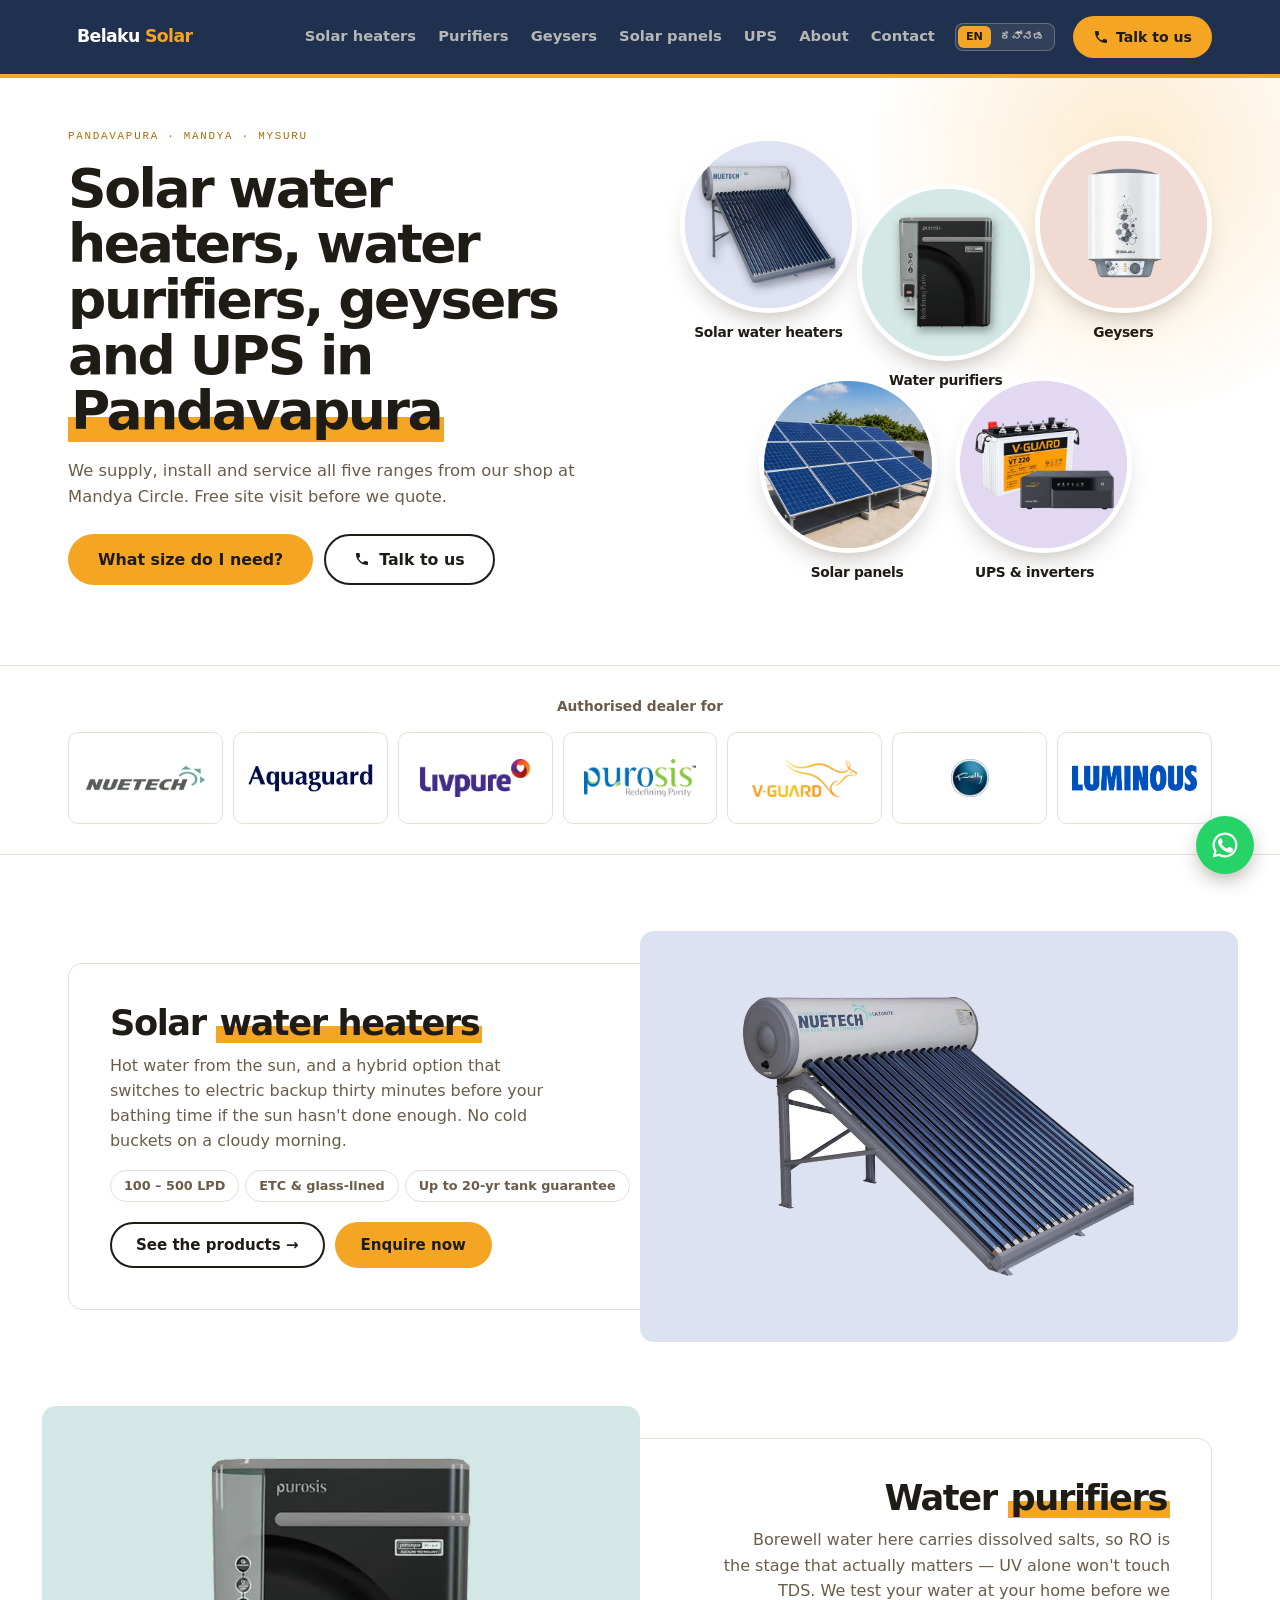
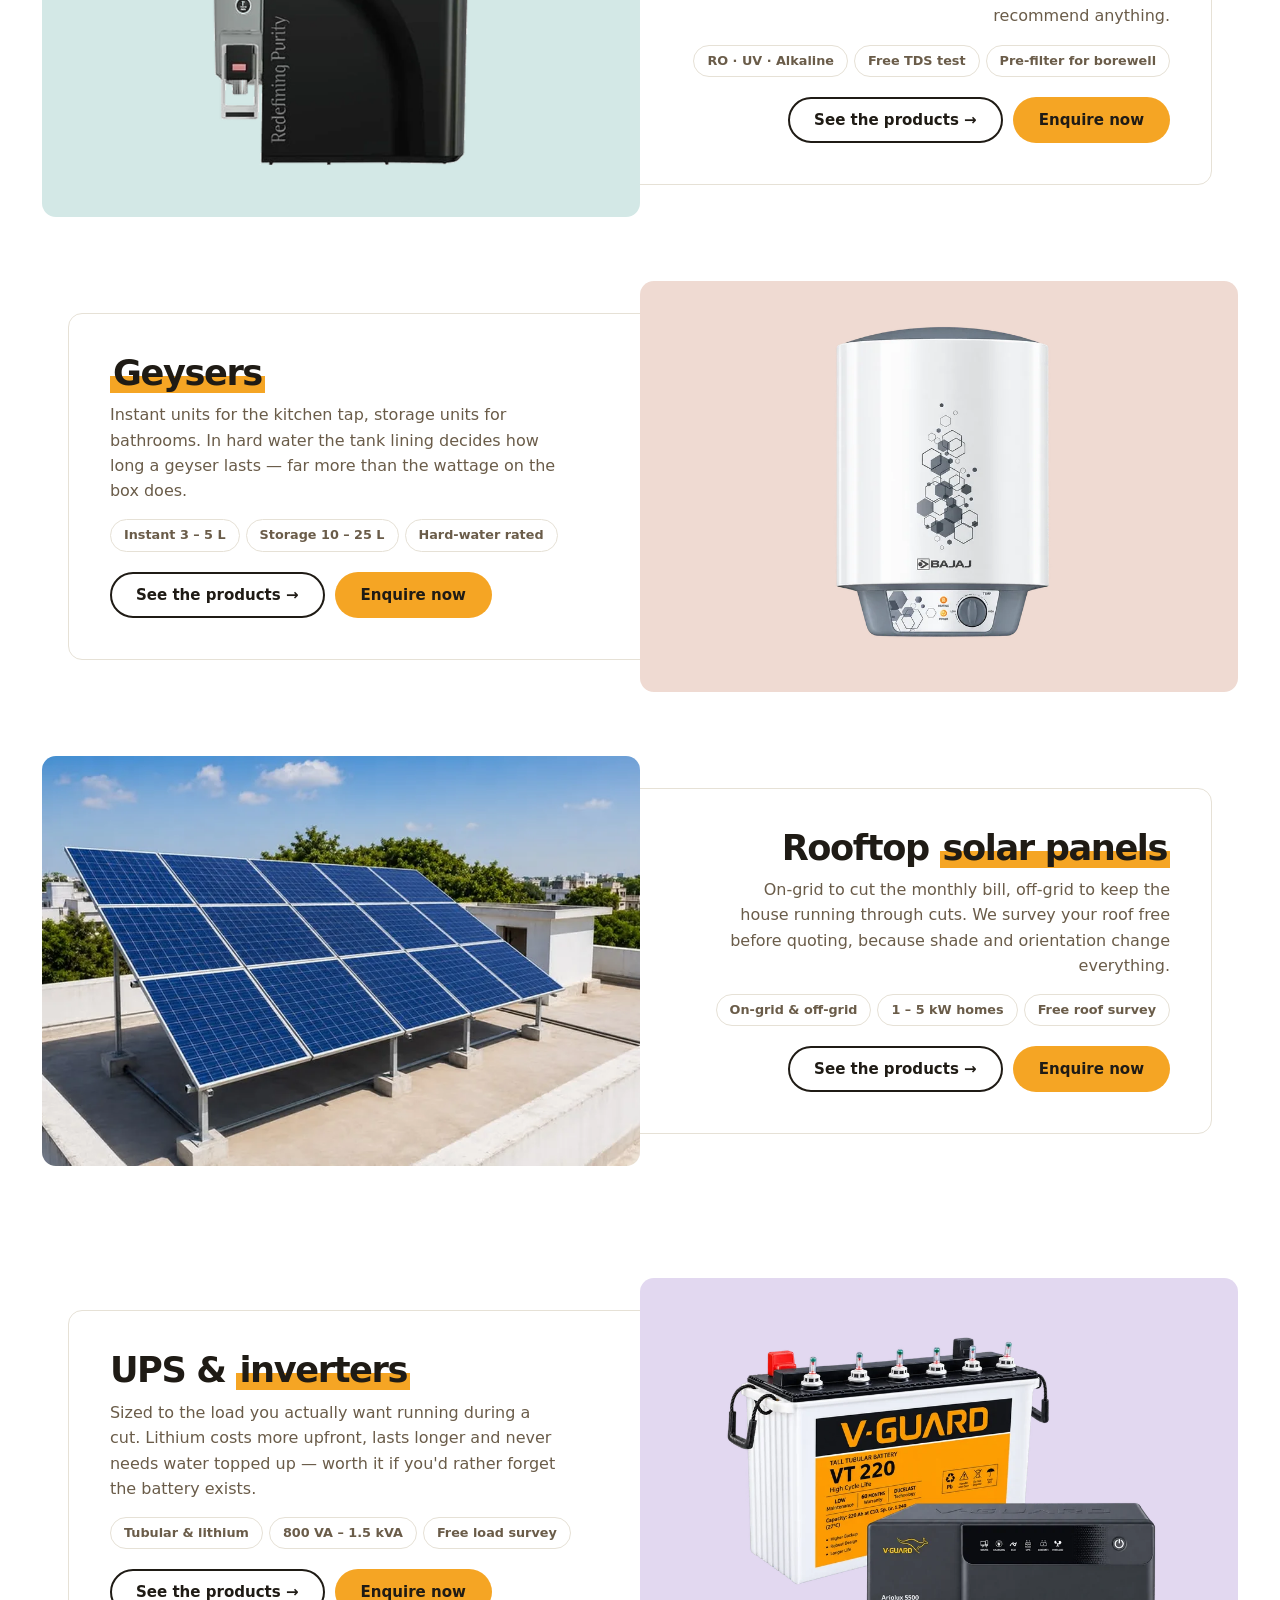
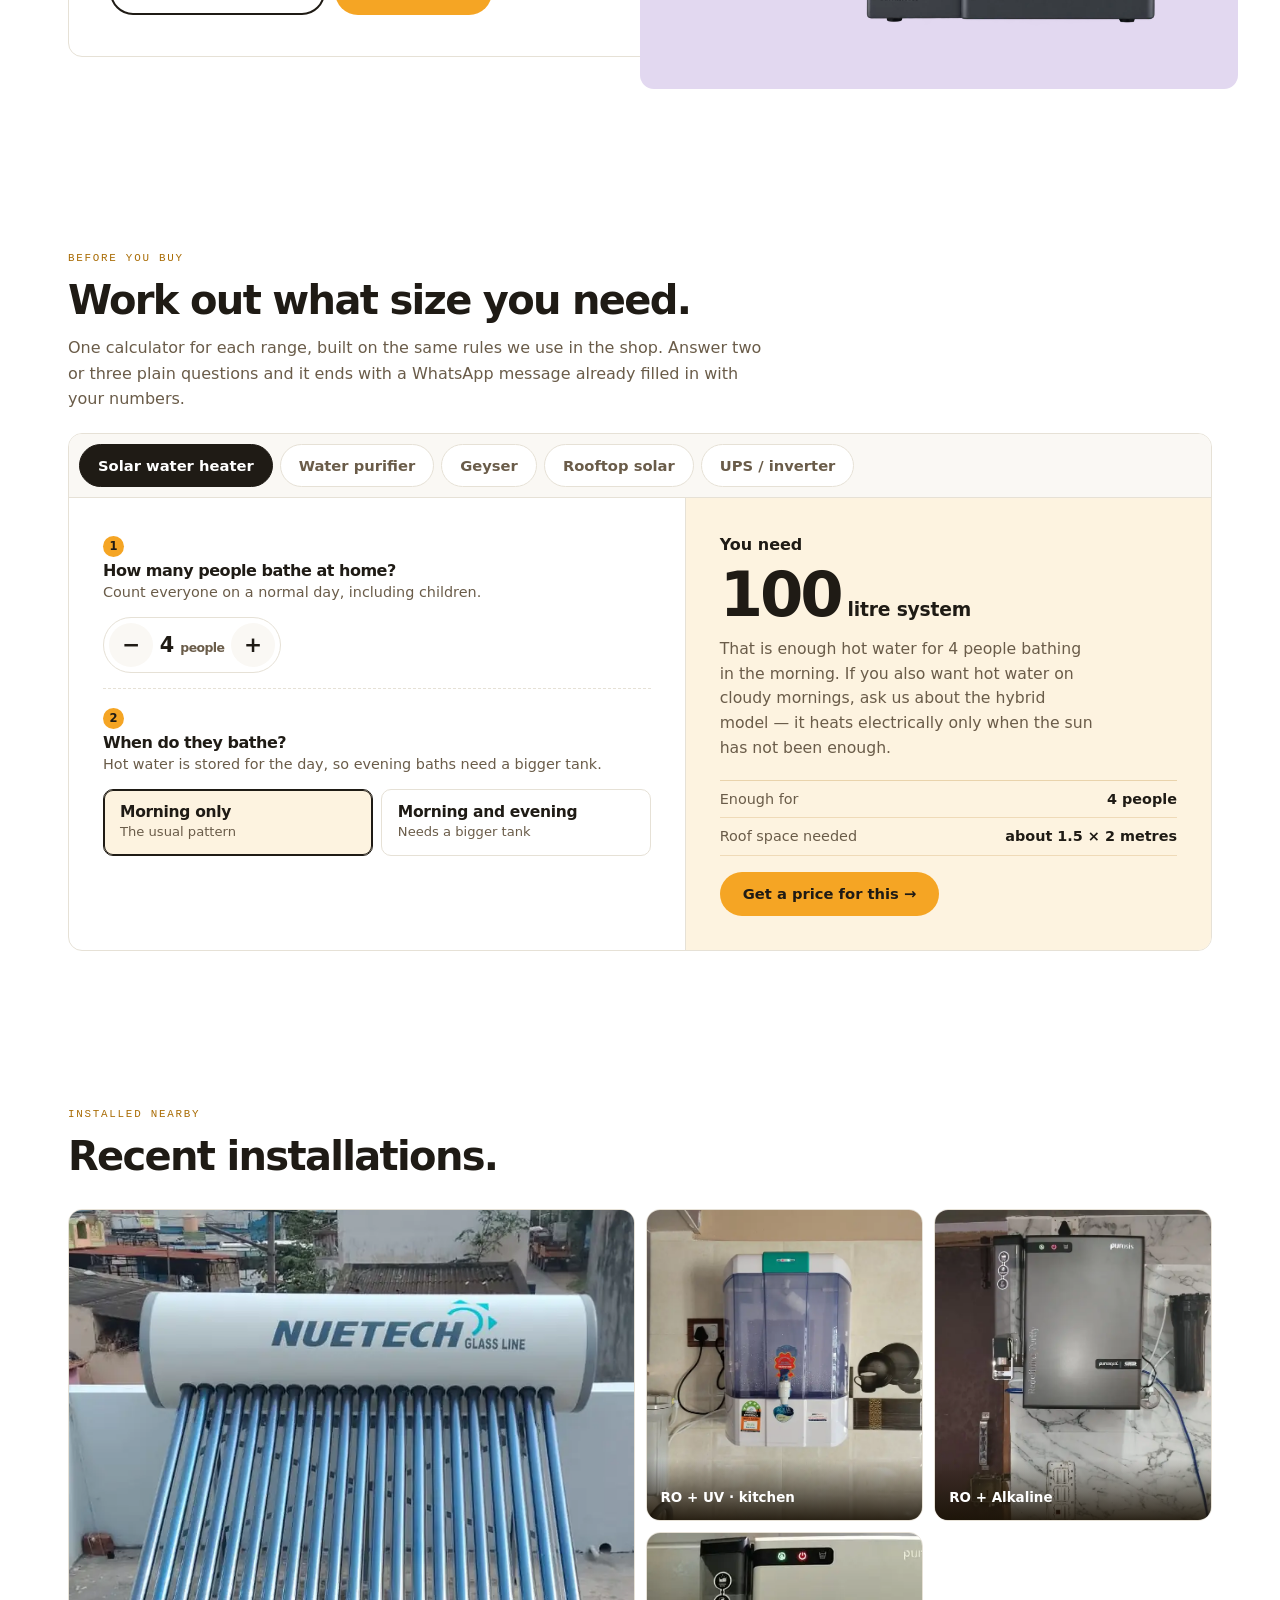
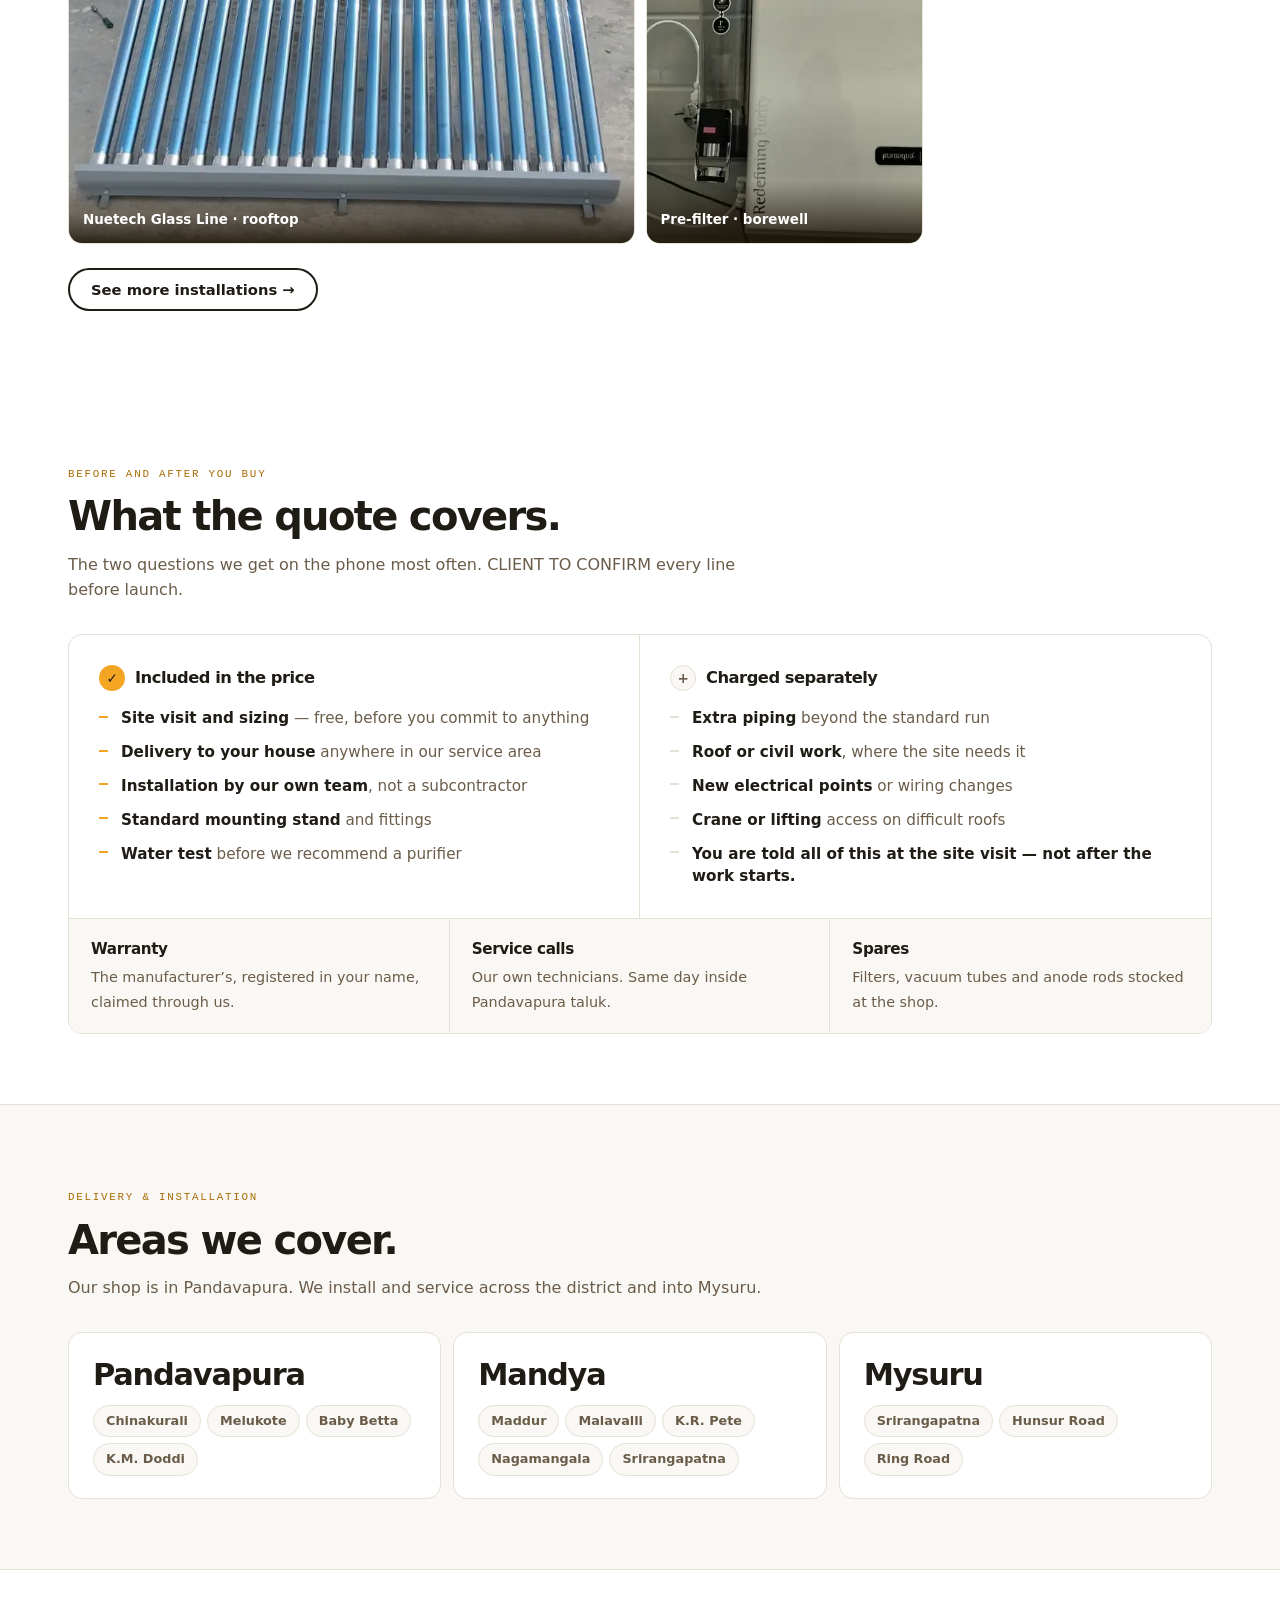
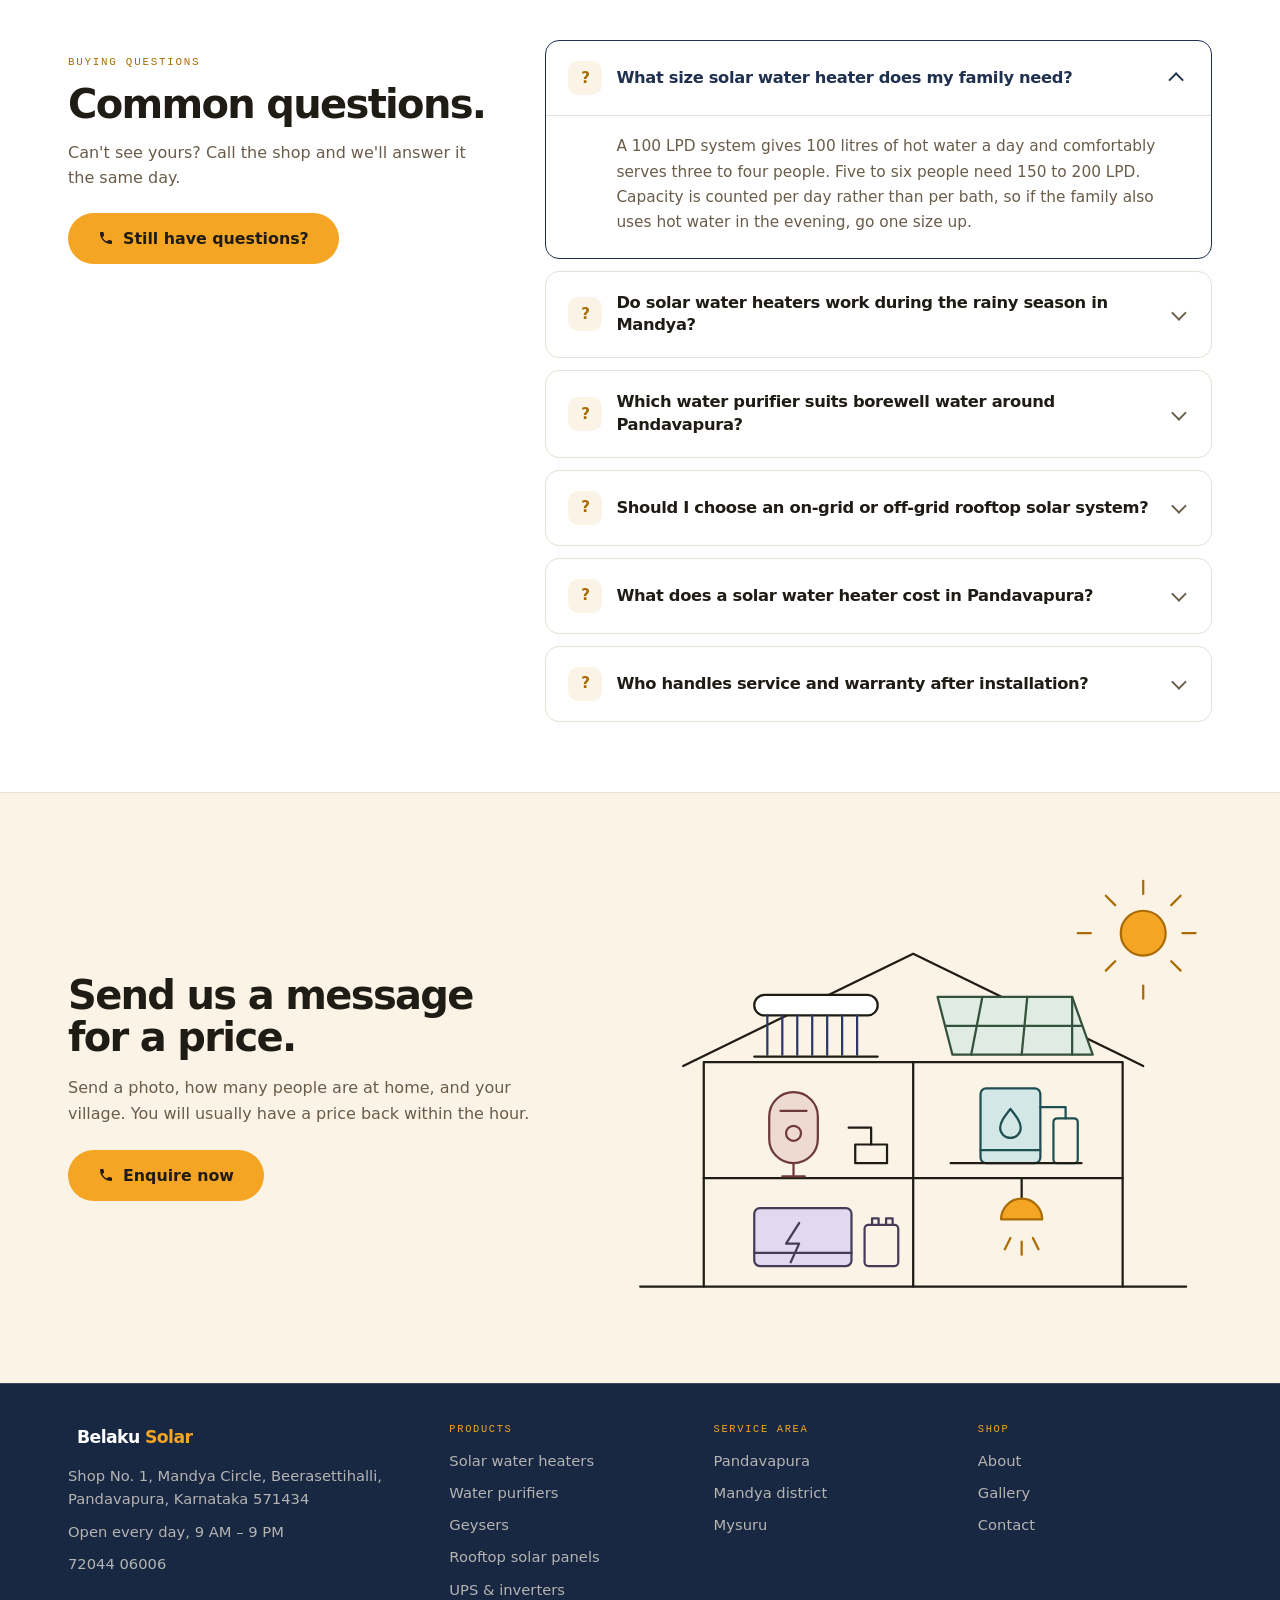
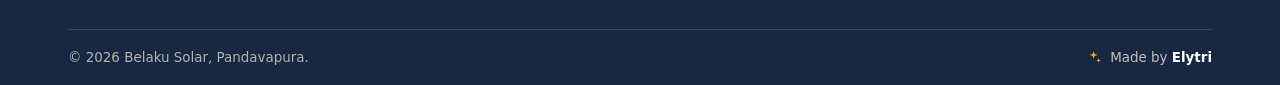
==== commit a9986275: "Update products, images and website content" ====
--- a/index.html
+++ b/index.html
@@ -19,7 +19,7 @@
 <link rel="preconnect" href="https://fonts.googleapis.com">
 <link rel="preconnect" href="https://fonts.gstatic.com" crossorigin>
 <link href="https://fonts.googleapis.com/css2?family=Anek+Latin:wght@400;500;600;700;800&family=DM+Mono:wght@400;500&display=swap" rel="stylesheet">
-<link rel="stylesheet" href="assets/css/site.css">
+<link rel="stylesheet" href="assets/css/site.css?v=20260814">
 </head>
 <body>
 <header class="hdr">
@@ -38,7 +38,7 @@
   <div class="wrap hero__in">
     <div>
       <p class="m">Pandavapura &middot; Mandya &middot; Mysuru</p>
-      <h1>Solar water heaters, water purifiers, geysers and UPS in Pandavapura</h1>
+      <h1>Solar water heaters, water purifiers, geysers and UPS in <mark>Pandavapura</mark></h1>
       <p class="hero__lede">We supply, install and service all five ranges from our shop at Mandya Circle. Free site visit before we quote.</p>
       <div class="cta" style="margin-top:24px">
         <a class="btn btn--gold" href="#before-you-buy">What size do I need?</a>
@@ -106,7 +106,7 @@
     </div>
   </div>
 </section><section class="er tone-4 er--imgL" id="solar-panels">
-  <div class="er__img"><img src="assets/img/solar-panels.webp" alt="Rooftop solar panel array installed on a terrace" width="980" height="660" loading="lazy" decoding="async"></div>
+  <div class="er__img"><img src="assets/img/cut-solar-panels.webp" alt="Rooftop solar panel array installed on a terrace" width="980" height="660" loading="lazy" decoding="async"></div>
   <div class="er__b">
     <h2>Rooftop <mark>solar panels</mark></h2>
     <p>On-grid to cut the monthly bill, off-grid to keep the house running through cuts. We survey your roof free before quoting, because shade and orientation change everything.</p>
@@ -117,7 +117,7 @@
     </div>
   </div>
 </section><section class="er tone-5 er--imgR" id="ups-and-inverters">
-  <div class="er__img"><img src="assets/img/ups-and-inverters.webp" alt="Home UPS inverter with a battery bank cabinet" width="980" height="660" loading="lazy" decoding="async"></div>
+  <div class="er__img"><img src="assets/img/band-ups-and-inverters.webp" alt="Home UPS inverter with a battery bank cabinet" width="980" height="660" loading="lazy" decoding="async"></div>
   <div class="er__b">
     <h2>UPS &amp; <mark>inverters</mark></h2>
     <p>Sized to the load you actually want running during a cut. Lithium costs more upfront, lasts longer and never needs water topped up — worth it if you'd rather forget the battery exists.</p>
@@ -147,10 +147,10 @@
       <h2 class="h2">Recent installations.</h2>
     </div>
     <div class="gal">
-<figure><img src="assets/img/img-2ef95094f3.webp" alt="Nuetech Glass Line solar water heater installed on a rooftop in Pandavapura"><figcaption>Nuetech Glass Line · rooftop</figcaption></figure>
-<figure><img src="assets/img/img-633d7fdfcd.webp" alt="RO and UV water purifier wall-mounted in a kitchen near Pandavapura" loading="lazy" decoding="async"><figcaption>RO + UV · kitchen</figcaption></figure>
-<figure><img src="assets/img/img-f5532f6f70.webp" alt="RO and alkaline water purifier installed with a pre-filter and storage tank" loading="lazy" decoding="async"><figcaption>RO + Alkaline</figcaption></figure>
-<figure><img src="assets/img/img-1c72e3dfb3.webp" alt="Water purifier fitted with an external sediment pre-filter for borewell water" loading="lazy" decoding="async"><figcaption>Pre-filter · borewell</figcaption></figure>
+<figure><img src="assets/img/nuetech-glassline-solar-water-heater-rooftop-installation.webp" alt="Nuetech Glass Line solar water heater installed on a rooftop in Pandavapura"><figcaption>Nuetech Glass Line · rooftop</figcaption></figure>
+<figure><img src="assets/img/ro-uv-water-purifier-kitchen-installation.webp" alt="RO and UV water purifier wall-mounted in a kitchen near Pandavapura" loading="lazy" decoding="async"><figcaption>RO + UV · kitchen</figcaption></figure>
+<figure><img src="assets/img/ro-alkaline-water-purifier-installation.webp" alt="RO and alkaline water purifier installed with a pre-filter and storage tank" loading="lazy" decoding="async"><figcaption>RO + Alkaline</figcaption></figure>
+<figure><img src="assets/img/water-purifier-sediment-prefilter-borewell.webp" alt="Water purifier fitted with an external sediment pre-filter for borewell water" loading="lazy" decoding="async"><figcaption>Pre-filter · borewell</figcaption></figure>
 </div>
     <div class="cta" style="margin-top:24px"><a class="btn btn--line btn--sm" href="gallery.html">See more installations →</a></div>
   </div>
--- a/assets/css/site.css
+++ b/assets/css/site.css
@@ -0,0 +1,812 @@
+
+:root{
+  --paper:#FFFFFF; --soft:#FAF8F4; --brand:#20304F; --brand-2:#182742; --wash:#FBF4E6; --ink:#1F1B15; --ink2:#6A5C49; --line:#E6E1D6;
+  --gold:#F5A524; --gold-d:#A96C05; --gold-w:#FDF3E0;
+  --t1:#2C3865; --t1-bg:#DDE2F3; --t2:#1F4F52; --t2-bg:#D3E8E6;
+  --t3:#6E3A38; --t3-bg:#EFDAD2; --t4:#33513C; --t4-bg:#DFEBE3;
+  --t5:#463C58; --t5-bg:#E2D8F0;
+  --fd:"Anek Latin",system-ui,sans-serif; --fk:"Anek Kannada",sans-serif; --fm:"DM Mono",monospace;
+  --fs-d:clamp(2.15rem,4.6vw,3.35rem); --fs-1:clamp(1.75rem,3.4vw,2.5rem);
+  --fs-2:clamp(1.4rem,2.4vw,1.9rem); --fs-3:1.15rem; --fs-4:1rem;
+  --sp-lg:clamp(48px,5.5vw,76px); --sp-md:clamp(36px,4vw,54px); --sp-sm:clamp(22px,2.6vw,32px);
+  --wrap:1240px; --pad:clamp(18px,4.5vw,48px); --hh:74px;
+  --r:14px; --rs:10px; --e:cubic-bezier(.22,.61,.36,1);
+}
+*,*::before,*::after{box-sizing:border-box}
+html{-webkit-text-size-adjust:100%;scroll-behavior:smooth;scroll-padding-top:calc(var(--hh) + 12px)}
+body{margin:0;background:var(--paper);color:var(--ink);font-family:var(--fd);
+  font-size:clamp(16px,1.05vw,17.5px);line-height:1.58;-webkit-font-smoothing:antialiased;overflow-x:hidden}
+img{max-width:100%;display:block}
+h1,h2,h3{margin:0;line-height:1.04;letter-spacing:-.03em;font-weight:800}
+p{margin:0} a{color:inherit}
+:focus-visible{outline:3px solid var(--gold);outline-offset:3px}
+.wrap{max-width:var(--wrap);margin-inline:auto;padding-inline:var(--pad)}
+.m{font-family:var(--fm);font-size:.68rem;letter-spacing:.16em;text-transform:uppercase}
+.kn{font-family:var(--fk);font-weight:700}
+.sr{position:absolute;width:1px;height:1px;overflow:hidden;clip:rect(0 0 0 0);white-space:nowrap}
+
+/* ══ header — painted board, gold rule ══ */
+.hdr{position:sticky;top:0;z-index:60;background:var(--brand);color:#fff;border-bottom:4px solid var(--gold)}
+.hdr__in{display:flex;align-items:center;gap:14px;height:var(--hh);flex-wrap:nowrap;min-width:0}
+
+.hdr__in>.nav{min-width:0}
+.brand{flex:none}
+.brand{display:flex;align-items:baseline;gap:9px;text-decoration:none;margin-right:auto}
+.brand b{font-family:var(--fk);font-weight:800;font-size:1.74rem;color:var(--gold);line-height:1}
+.brand span{font-weight:800;font-size:1.08rem;letter-spacing:-.035em}
+.brand span i{font-style:normal;color:var(--gold);font-weight:600}
+.nav{display:flex;gap:22px;align-items:center;margin-right:6px}
+.nav a{font-size:.92rem;font-weight:600;text-decoration:none;color:rgba(255,246,232,.68);transition:.2s;white-space:nowrap;
+  padding-block:7px;border-bottom:2px solid transparent}
+.nav a:hover,.nav a[aria-current=page]{color:var(--gold);border-color:var(--gold)}
+.lang{display:flex;flex:none;background:rgba(255,246,232,.08);border:1px solid rgba(255,246,232,.25);
+  border-radius:8px;padding:2px;margin-right:4px;gap:1px}
+.lang a{display:flex;align-items:center;justify-content:center;flex:1;padding:4px 8px;
+  border-radius:6px;font-size:.7rem;font-weight:700;text-decoration:none;white-space:nowrap;
+  line-height:1.2;color:rgba(255,246,232,.68);transition:.2s;border-bottom:none}
+.lang a[aria-current=true]{background:var(--gold);color:var(--ink)}
+.lang a:hover:not([aria-current=true]){background:rgba(255,246,232,.16);color:#fff}
+@media(max-width:900px){.hdr__call{padding:9px 15px;font-size:.82rem}}
+@media(max-width:560px){
+  .lang{flex-direction:column;gap:1px}
+  .lang a{padding:3px 7px;font-size:.62rem}
+  .hdr__call span{display:none}.hdr__call{padding:10px 13px}
+}
+.hdr__call{display:inline-flex;align-items:center;gap:7px;background:var(--gold);color:var(--ink);
+  font-weight:700;font-size:.88rem;text-decoration:none;padding:10px 20px;border-radius:100px;transition:.22s var(--e);white-space:nowrap}
+.hdr__call:hover{transform:translateY(-2px)}
+.hdr__call svg,.btn svg{width:16px;height:16px;flex:none}
+.burger{display:none;position:relative;z-index:70;background:none;border:none;padding:10px;
+  cursor:pointer;color:#fff;-webkit-tap-highlight-color:transparent;flex:none;
+  width:48px;height:48px;align-items:center;justify-content:center}
+.burger span{display:block;position:relative;width:16px;height:2px;background:currentColor;
+  border-radius:2px;transition:.3s var(--e)}
+.burger span::before,.burger span::after{content:"";position:absolute;left:0;height:2px;
+  background:currentColor;border-radius:2px;transition:.3s var(--e)}
+.burger span::before{width:24px;top:-8px}
+.burger span::after{width:24px;top:8px}
+.burger[aria-expanded=true] span{background:transparent}
+.burger[aria-expanded=true] span::before{width:24px;top:0;transform:rotate(45deg)}
+.burger[aria-expanded=true] span::after{width:24px;top:0;transform:rotate(-45deg)}
+@media(max-width:1080px){.burger{display:flex}}
+.mnav{display:none;background:var(--brand);border-top:1px solid rgba(255,255,255,.14)}
+.mnav.open{display:block;padding-bottom:10px}
+.mnav a{display:block;padding:13px var(--pad);color:rgba(255,246,232,.68);text-decoration:none;font-weight:600;
+  border-top:1px solid rgba(255,255,255,.11)}
+.mnav a:hover{color:var(--gold)}
+@media(max-width:1180px){.nav{display:none}.burger{display:block}}
+@media(max-width:400px){.hdr__call{padding:9px 14px;font-size:.82rem}}
+
+/* ══ buttons — pills, as option C ══ */
+.btn{display:inline-flex;align-items:center;gap:9px;padding:14px 28px;border-radius:100px;
+  font-weight:700;font-size:.99rem;text-decoration:none;border:2px solid transparent;
+  transition:.24s var(--e);cursor:pointer;font-family:var(--fd);line-height:1.2}
+.btn--gold{background:var(--gold);color:var(--ink)}
+.btn--gold:hover{background:#ffb63f;transform:translateY(-2px)}
+.btn--line{border-color:var(--ink);color:var(--ink);background:transparent}
+.btn--line:hover{background:var(--ink);color:#fff;transform:translateY(-2px)}
+.btn--tone{border-color:var(--ink);color:var(--ink);background:transparent}
+.btn--tone:hover{background:var(--ink);color:#fff;transform:translateY(-2px)}
+.btn--sm{padding:11px 21px;font-size:.92rem}
+.cta{display:flex;flex-wrap:wrap;gap:11px}
+
+/* ══ hero ══ */
+.hero{border-bottom:1px solid var(--line);position:relative;overflow:hidden}
+.hero::after{content:"";position:absolute;right:-10%;top:-34%;width:min(560px,62vw);aspect-ratio:1;
+  border-radius:50%;background:radial-gradient(circle,rgba(245,165,36,.22),transparent 66%);pointer-events:none}
+.hero__wrap{position:relative;z-index:2;min-height:calc(100svh - var(--hh));display:flex;
+  flex-direction:column;justify-content:center;gap:clamp(26px,4vw,44px);padding-block:clamp(28px,3.5vw,44px)}
+.hero__in{display:grid;grid-template-columns:1.02fr .98fr;gap:clamp(28px,4.5vw,60px);
+  align-items:center;padding-block:clamp(30px,4vw,50px) clamp(48px,6.5vw,80px)}
+@media(max-width:920px){
+  .hero__in{grid-template-columns:1fr;gap:0;padding-block:26px 46px}
+  .hero__in>div:first-child{display:contents}
+  .hero__in>div:first-child .m{order:1}
+  .hero__in>div:first-child h1{order:2;margin-bottom:22px}
+  .hero__in>div:last-child{order:3;margin-bottom:22px}
+  .hero__in>div:first-child .hero__lede{order:4}
+  .hero__in>div:first-child .cta{order:5}
+}
+.hero .m{color:var(--gold-d);margin-bottom:15px}
+.hero h1{font-size:var(--fs-d);max-width:15ch;letter-spacing:-.045em}
+.hero h1 mark{background:linear-gradient(transparent 60%,var(--gold) 60%);color:inherit;padding-inline:3px}
+.facts{margin-top:24px;border-top:1px solid var(--line);border-bottom:1px solid var(--line)}
+.facts div{display:grid;grid-template-columns:96px 1fr;gap:14px;padding:12px 0;
+  border-bottom:1px solid var(--line)}
+.facts div:last-child{border-bottom:none}
+.facts dt{font-size:.82rem;color:var(--ink2);font-weight:600}
+.facts dd{margin:0;font-weight:700;font-size:.98rem;line-height:1.4}
+.facts dd a{text-decoration:none;border-bottom:2px solid var(--gold)}
+.facts dd small{display:block;font-weight:500;font-size:.85rem;color:var(--ink2);margin-top:2px}
+@media(max-width:420px){.facts div{grid-template-columns:1fr;gap:2px}}
+.hero__lede{margin-top:19px;max-width:50ch;color:var(--ink2);font-size:clamp(1.02rem,1.28vw,1.14rem)}
+.hero .cta{margin-top:27px}
+/* ── brand bar: real logos, equal tiles ── */
+.dealers{background:var(--paper);border-bottom:1px solid var(--line)}
+.dealers__in{padding-block:clamp(20px,2.6vw,30px)}
+.dealers__lbl{font-size:.86rem;font-weight:700;color:var(--ink2);text-align:center;margin-bottom:14px}
+.dealers__row{display:grid;grid-template-columns:repeat(7,1fr);gap:10px}
+.dealers__row a,.dealers__row span{display:grid;place-items:center;padding:16px 14px;min-height:92px;
+  background:var(--paper);border:1px solid var(--line);border-radius:var(--rs);
+  text-decoration:none;transition:.22s var(--e)}
+.dealers__row a:hover{border-color:var(--brand);transform:translateY(-2px);
+  box-shadow:0 6px 16px -8px rgba(31,27,21,.3)}
+.dealers__row img{max-height:38px;width:auto;max-width:100%;object-fit:contain;display:block}
+@media(max-width:900px){.dealers__row{grid-template-columns:repeat(4,1fr)}}
+@media(max-width:460px){.dealers__row{grid-template-columns:repeat(2,1fr)}
+  .dealers__row a,.dealers__row span{min-height:78px;padding:12px}
+  .dealers__row img{max-height:30px}}
+
+/* ══ hero: clustered product coins ══ */
+.coins{display:grid;grid-template-columns:repeat(6,1fr);gap:0;padding-block:8px 4px;
+  max-width:640px;margin-inline:auto}
+.coin{position:relative;text-decoration:none;text-align:center;transition:transform .3s var(--e);z-index:1}
+.coin:nth-child(1){grid-column:1/3;grid-row:1}
+.coin:nth-child(2){grid-column:3/5;grid-row:1;margin-top:48px}
+.coin:nth-child(3){grid-column:5/7;grid-row:1}
+.coin:nth-child(4){grid-column:2/4;grid-row:2;margin-top:-14px}
+.coin:nth-child(5){grid-column:4/6;grid-row:2;margin-top:-14px}
+.coin:nth-child(4) i{transform:translateX(-9px)}
+.coin:nth-child(5) i{transform:translateX(9px)}
+.coin i{display:block;width:100%;max-width:196px;margin-inline:auto;aspect-ratio:1;border-radius:50%;
+  overflow:hidden;border:5px solid var(--paper);background:var(--tbg);
+  box-shadow:0 14px 30px -16px rgba(26,18,6,.42)}
+.coin img{width:100%;height:100%;object-fit:contain;box-sizing:border-box;display:block}
+.coin b{display:block;font-size:.86rem;font-weight:700;letter-spacing:-.02em;margin-top:11px;
+  color:var(--ink);line-height:1.25}
+.coin:hover,.coin:focus-visible{transform:translateY(-8px);z-index:5}
+.coins__cap{text-align:center;margin-top:16px;font-size:.88rem;color:var(--ink2)}
+@media(max-width:560px){
+  .coins{grid-template-columns:repeat(2,1fr);gap:16px 12px;max-width:380px}
+  .coin:nth-child(n){grid-column:auto;grid-row:auto;margin-top:0}
+  .coin:nth-child(5){grid-column:1/3}
+  .coin:nth-child(4) i,.coin:nth-child(5) i{transform:none}
+  .coin i{max-width:140px}
+  .coin b{font-size:.78rem}
+}
+
+/* ══ hero banner — the house cutaway, products are the hotspots ══ */
+.hb{position:relative;border-radius:var(--r);overflow:hidden;order:2}
+.hb svg{display:block;width:100%;height:auto;position:relative;z-index:2}
+
+/* the shell dims so the hovered product lifts out of the drawing */
+.hb__shell{transition:opacity .3s var(--e)}
+.hb svg.is-focus .hb__shell{opacity:.28}
+
+.hz{cursor:pointer}
+.hz .hit{fill:transparent;stroke:none}
+.hz .art{transition:opacity .3s var(--e)}
+.hb svg.is-focus .hz .art{opacity:.28}
+.hb svg.is-focus .hz.is-on .art{opacity:1}
+/* hovered product recolours to gold, fills included */
+.hz.is-on .art [stroke]{stroke:var(--gold-d)}
+.hz.is-on .art [fill]:not([fill="none"]):not(.hit){fill:var(--wash)}
+.hz .art *{transition:stroke .25s var(--e),fill .25s var(--e)}
+.hz:focus-visible{outline:none}
+.hz:focus-visible .hit{stroke:var(--gold);stroke-width:3;stroke-dasharray:6 5;rx:8}
+
+.hb__tip{position:absolute;transform:translate(-50%,-150%) scale(.96);background:var(--ink);color:#fff;
+  border-radius:8px;padding:9px 14px;white-space:nowrap;font-size:.84rem;font-weight:700;
+  opacity:0;pointer-events:none;transition:.25s var(--e);z-index:5}
+.hb__tip small{display:block;font-weight:500;font-size:.75rem;color:rgba(255,246,232,.66);margin-top:1px}
+.hb__tip::after{content:"";position:absolute;left:50%;bottom:-5px;width:10px;height:10px;
+  background:var(--ink);transform:translateX(-50%) rotate(45deg)}
+.hb__tip.is-on{opacity:1;transform:translate(-50%,-165%) scale(1)}
+@media(max-width:600px){.hb__tip{display:none}}
+
+.tone-1{--tc:var(--t1);--tbg:var(--t1-bg)} .tone-2{--tc:var(--t2);--tbg:var(--t2-bg)}
+.tone-3{--tc:var(--t3);--tbg:var(--t3-bg)} .tone-4{--tc:var(--t4);--tbg:var(--t4-bg)}
+.tone-5{--tc:var(--t5);--tbg:var(--t5-bg)}
+
+/* ══════ E — image on top of a tall copy card ══════ */
+.e{display:grid;gap:clamp(40px,5vw,72px);padding-block:clamp(40px,6vw,76px)}
+.er{position:relative;display:grid;grid-template-columns:repeat(12,1fr);align-items:center}
+/* extra breathing room between the full-bleed solar-panels photo and the next row */
+#ups-and-inverters{margin-top:clamp(24px,4vw,48px)}
+.er__b{grid-row:1;grid-column:1 / -1;align-self:center;background:var(--paper);
+  border:1px solid var(--line);border-radius:var(--r);padding:clamp(26px,3.2vw,44px);
+  display:flex;flex-direction:column;justify-content:center}
+/* reserve the half the image will sit over, so copy is never covered */
+.er--imgR .er__b{padding-right:calc(46% + clamp(20px,3vw,40px))}
+.er--imgL .er__b{padding-left:calc(46% + clamp(20px,3vw,40px));text-align:right}
+.er--imgL .er__b .chips,.er--imgL .er__b .er__cta{justify-content:flex-end}
+.er--imgL .er__b>p{margin-left:auto}
+.er__img{grid-row:1;align-self:center;z-index:2;background:var(--tbg);border-radius:var(--r);
+  overflow:hidden;aspect-ratio:16/11;display:grid;place-items:center;padding:clamp(20px,3vw,40px)}
+.er--imgR .er__img{grid-column:7 / -1;margin-right:clamp(-26px,-2vw,-14px)}
+.er--imgL .er__img{grid-column:1 / 7;margin-left:clamp(-26px,-2vw,-14px)}
+.er__img img{width:auto;height:auto;max-width:100%;max-height:100%;object-fit:contain;display:block}
+/* per-section image sizing within the shared 16/11 box */
+#solar-water-heaters .er__img img{width:75%;height:auto;max-width:none;max-height:none}
+#water-purifiers .er__img img{width:50%;height:auto;max-width:none;max-height:none}
+#geysers .er__img img{width:68%;height:auto;max-width:none;max-height:none}
+#solar-panels .er__img{padding:0}
+#solar-panels .er__img img{width:100%;height:100%;object-fit:cover;max-width:none;max-height:none}
+#ups-and-inverters .er__img img{width:85%;height:auto;max-width:none;max-height:none}
+.er__b h3{font-size:clamp(1.5rem,3vw,2.2rem);margin-bottom:11px}
+.er__b h3 mark{background:linear-gradient(transparent 58%,var(--gold) 58%);color:inherit;padding-inline:3px}
+.er__b>p{color:var(--ink2);max-width:44ch}
+.er__b .chips{margin-top:16px}
+.er__cta{display:flex;flex-wrap:wrap;gap:10px;margin-top:20px}
+@media(max-width:880px){
+  .er{grid-template-columns:1fr}
+  .er__b,.er--imgR .er__b,.er--imgL .er__b{grid-row:2;grid-column:1;align-self:stretch;
+    padding:clamp(26px,5vw,36px);text-align:left;margin-top:-30px;padding-top:48px}
+  .er--imgL .er__b .chips,.er--imgL .er__b .er__cta{justify-content:flex-start}
+  .er--imgL .er__b>p{margin-left:0}
+  .er__img,.er--imgR .er__img,.er--imgL .er__img{grid-row:1;grid-column:1;margin:0}
+}
+
+/* chips and buttons exactly as Option E renders them */
+.er .chips{display:flex;flex-wrap:wrap;gap:6px}
+.er .chip{font-size:.8rem;font-weight:600;padding:5px 13px;border:1px solid var(--line);
+  border-radius:100px;color:var(--ink2)}
+.er__b h2{font-size:clamp(1.5rem,3vw,2.2rem);margin-bottom:11px;letter-spacing:-.04em;
+  font-weight:800;line-height:1.04}
+.er__b h2 mark{background:linear-gradient(transparent 58%,var(--gold) 58%);color:inherit;padding-inline:3px}
+h1 mark{background:linear-gradient(transparent 58%,var(--gold) 58%);color:inherit;padding-inline:3px}
+.er .btn{padding:12px 24px;border-radius:100px;font-weight:700;font-size:.94rem}
+
+/* illustrated product scene */
+.scene{border:1px solid var(--line);border-radius:var(--r);background:var(--paper);
+  aspect-ratio:16/11;display:grid;place-items:center;padding:clamp(26px,4vw,50px);color:var(--tc);
+  position:relative;overflow:hidden}
+.scene::before{content:"";position:absolute;inset:0;opacity:.09;
+  background:repeating-linear-gradient(45deg,var(--tc) 0 1px,transparent 1px 11px)}
+.scene::after{content:"";position:absolute;left:50%;top:-22%;transform:translateX(-50%);
+  width:74%;aspect-ratio:1;border-radius:50%;background:radial-gradient(circle,var(--tbg),transparent 68%)}
+.scene svg{width:100%;height:auto;max-height:100%;position:relative;z-index:2}
+.scene--photo{padding:0;overflow:hidden;aspect-ratio:900/620}
+.scene--photo img{width:100%;height:100%;object-fit:cover}
+.scene--photo::before,.scene--photo::after{display:none}
+
+/* ══ sections ══ */
+.sec--tight{padding-block:var(--sp-md)}
+.sec--tight .head{margin-bottom:22px}
+
+/* about intro: copy left, art right */
+.who{display:grid;grid-template-columns:1.15fr .85fr;gap:clamp(26px,4vw,54px);align-items:center}
+@media(max-width:880px){.who{grid-template-columns:1fr}}
+.who__art{display:grid;place-items:center}
+.who__art svg{width:100%;height:auto;max-width:380px}
+
+/* ══ about: brand cards with logos ══ */
+.bgrid{display:grid;grid-template-columns:repeat(auto-fit,minmax(260px,1fr));gap:13px}
+.bcard{background:var(--paper);border:1px solid var(--line);border-radius:var(--r);
+  padding:22px;display:flex;flex-direction:column;transition:.24s var(--e)}
+.bcard:hover{border-color:var(--brand);transform:translateY(-3px)}
+.bcard__logo{height:34px;margin-bottom:15px;display:flex;align-items:center}
+.bcard__logo img{max-height:34px;width:auto;max-width:150px;object-fit:contain}
+.bcard h3{font-size:1.05rem;margin-bottom:6px}
+.bcard p{font-size:.92rem;color:var(--ink2);line-height:1.55}
+.bcard__tag{margin-top:14px;padding-top:12px;border-top:1px solid var(--line);
+  font-size:.8rem;font-weight:700;color:var(--gold-d)}
+
+/* how we work: icon per card */
+.card__ico{width:44px;height:44px;border-radius:12px;background:var(--wash);display:grid;
+  place-items:center;color:var(--gold-d);margin-bottom:14px}
+.card__ico svg{width:24px;height:24px}
+
+/* ══ brands we offer: chips filter one product grid ══ */
+.bfilter{position:sticky;top:var(--hh);z-index:30;display:flex;flex-wrap:wrap;gap:9px;
+  margin-bottom:22px;padding:12px 0;background:var(--paper);
+  box-shadow:0 1px 0 var(--line),0 10px 14px -12px rgba(31,27,21,.18)}
+.sec--soft .bfilter{background:var(--soft)}
+.bfilter button{display:inline-flex;align-items:center;gap:9px;padding:9px 16px;
+  border:1.5px solid var(--line);border-radius:100px;background:var(--paper);cursor:pointer;
+  font-family:var(--fd);font-weight:700;font-size:.92rem;color:var(--ink2);transition:.22s var(--e)}
+.bfilter button:hover{border-color:var(--ink)}
+.bfilter button[aria-pressed=true]{border-color:var(--brand);background:var(--brand);color:#fff}
+.bfilter img{height:20px;width:auto;display:block;background:#fff;border-radius:3px;padding:2px 4px}
+.bfilter span{font-size:.78rem;opacity:.7;font-weight:600}
+
+.pgrid-b{display:grid;grid-template-columns:repeat(auto-fill,minmax(250px,1fr));gap:14px}
+.pcard{border:1px solid var(--line);border-radius:16px;background:var(--paper);cursor:pointer;
+  display:flex;flex-direction:column;overflow:hidden;transition:.28s var(--e);position:relative}
+.pcard:hover{border-color:var(--brand);transform:translateY(-4px);
+  box-shadow:0 18px 36px -20px rgba(31,27,21,.3)}
+.pcard:focus-visible{outline:3px solid var(--gold);outline-offset:3px}
+.pcard[hidden]{display:none}
+.pcard__img{background:#fff;aspect-ratio:1;display:grid;place-items:center;position:relative;
+  padding:0;border-bottom:1px solid var(--line);overflow:hidden}
+.pcard__img img{width:100%;height:100%;object-fit:contain;padding:10px;transition:transform .5s var(--e)}
+.pcard:hover .pcard__img img{transform:scale(1.04)}
+.pcard__cap{position:absolute;left:10px;top:10px;z-index:2;background:var(--brand);color:#fff;
+  border-radius:100px;padding:5px 12px;font-size:.74rem;font-weight:800;letter-spacing:.02em}
+.pcard__b{padding:16px 17px 17px;display:flex;flex-direction:column;flex:1}
+.pcard__b b{font-size:.97rem;font-weight:700;letter-spacing:-.02em;line-height:1.35;
+  overflow-wrap:anywhere;display:-webkit-box;-webkit-line-clamp:2;-webkit-box-orient:vertical;overflow:hidden}
+.pcard__more{margin-top:12px;padding-top:0;border-top:none;
+  font-size:.83rem;font-weight:700;color:var(--brand);display:flex;align-items:center;
+  justify-content:space-between;gap:6px}
+.pcard__more i{font-style:normal;transition:transform .24s var(--e)}
+.pcard:hover .pcard__more i{transform:translateX(4px)}
+
+/* ══ product modal ══ */
+.pmodal{position:fixed;inset:0;z-index:120;display:none;place-items:center;padding:20px}
+.pmodal[open],.pmodal.show{display:grid}
+.pmodal__bd{position:absolute;inset:0;background:rgba(31,27,21,.62);backdrop-filter:blur(3px)}
+.pmodal__in{position:relative;z-index:2;background:var(--paper);border-radius:18px;overflow:hidden;
+  width:min(940px,100%);max-height:88vh;display:grid;grid-template-columns:1fr 1fr;
+  box-shadow:0 30px 70px -30px rgba(31,27,21,.6)}
+@media(max-width:760px){.pmodal__in{grid-template-columns:1fr;max-height:92vh;overflow:auto}}
+.pmodal__img{background:#fff;display:grid;place-items:center;border-right:1px solid var(--line)}
+.pmodal__img img{width:100%;height:100%;object-fit:contain;max-height:min(60vh,520px)}
+@media(max-width:760px){.pmodal__img{border-right:none;border-bottom:1px solid var(--line)}
+  .pmodal__img img{max-height:38vh}}
+.pmodal__b{padding:clamp(22px,3vw,32px);overflow:auto}
+.pmodal__brand{font-size:.74rem;font-weight:800;letter-spacing:.05em;text-transform:uppercase;
+  color:#fff;background:var(--brand);border-radius:100px;padding:5px 12px;display:inline-block;margin-bottom:12px}
+.pmodal__b h3{font-size:clamp(1.15rem,2vw,1.5rem);line-height:1.28;margin-bottom:10px}
+.pmodal__b>p{color:var(--ink2);font-size:.96rem;line-height:1.65}
+.pmodal__why{margin-top:16px;background:var(--wash);border-radius:12px;padding:14px 16px}
+.pmodal__why b{display:block;font-size:.8rem;font-weight:800;letter-spacing:.04em;
+  text-transform:uppercase;color:var(--gold-d);margin-bottom:5px}
+.pmodal__why span{font-size:.9rem;color:var(--ink2);line-height:1.55}
+.pmodal__note{margin-top:14px;font-size:.85rem;color:var(--ink2)}
+.pmodal__spec{margin:20px 0 0;padding:16px 0 0;list-style:none;display:grid;gap:10px;
+  border-top:1px solid var(--line)}
+.pmodal__spec li{display:flex;justify-content:space-between;align-items:baseline;gap:14px;font-size:.9rem;color:var(--ink2)}
+.pmodal__spec li b{font-weight:700;color:var(--ink);text-align:right}
+.pmodal__cols{display:flex;align-items:center;gap:8px;margin-top:18px;padding:0;list-style:none;flex-wrap:wrap}
+.pmodal__cols i{width:22px;height:22px;border-radius:50%;border:1.5px solid rgba(31,27,21,.22);display:block;
+  box-shadow:inset 0 -2px 4px rgba(0,0,0,.12)}
+.pmodal__cols .lbl{font-size:.76rem;font-weight:700;letter-spacing:.03em;text-transform:uppercase;color:var(--ink)}
+.pmodal .btn{margin-top:22px}
+.pmodal__x{position:absolute;right:12px;top:12px;z-index:4;width:40px;height:40px;border-radius:50%;
+  border:none;background:var(--ink);color:#fff;font-size:1.3rem;line-height:1;cursor:pointer;display:grid;place-items:center}
+.pmodal__x:hover{background:var(--brand)}
+body.pmodal-open{overflow:hidden}
+
+/* ══ what's included vs charged separately ══ */
+.incl{border:1px solid var(--line);border-radius:var(--r);background:var(--paper);overflow:hidden}
+.incl__cols{display:grid;grid-template-columns:1fr 1fr}
+@media(max-width:760px){.incl__cols{grid-template-columns:1fr}}
+.incl__c{padding:clamp(22px,2.6vw,30px);border-right:1px solid var(--line)}
+.incl__c:last-child{border-right:none}
+@media(max-width:760px){.incl__c{border-right:none;border-bottom:1px solid var(--line)}}
+.incl__t{display:flex;align-items:center;gap:10px;font-size:1.02rem;font-weight:800;
+  letter-spacing:-.03em;margin-bottom:16px}
+.incl__t i{display:grid;place-items:center;width:26px;height:26px;flex:none;border-radius:50%;
+  font-style:normal;font-size:.85rem;font-weight:800}
+.incl__t i.y{background:var(--gold);color:var(--ink)}
+.incl__t i.n{background:var(--soft);color:var(--ink2);border:1.5px solid var(--line)}
+.incl ul{margin:0;padding:0;list-style:none;display:grid;gap:11px}
+.incl li{font-size:.95rem;color:var(--ink2);padding-left:22px;position:relative;line-height:1.5}
+.incl li::before{content:"";position:absolute;left:0;top:.55em;width:9px;height:2px;background:var(--gold)}
+.incl__c--x li::before{background:var(--line);width:9px;height:2px}
+.incl li b{color:var(--ink);font-weight:700}
+.incl__foot{border-top:1px solid var(--line);background:var(--soft);
+  display:grid;grid-template-columns:repeat(3,1fr)}
+@media(max-width:760px){.incl__foot{grid-template-columns:1fr}}
+.incl__foot div{padding:18px 22px;border-right:1px solid var(--line)}
+.incl__foot div:last-child{border-right:none}
+@media(max-width:760px){.incl__foot div{border-right:none;border-bottom:1px solid var(--line)}
+  .incl__foot div:last-child{border-bottom:none}}
+.incl__foot b{display:block;font-size:.95rem;font-weight:800;letter-spacing:-.025em;margin-bottom:3px}
+.incl__foot span{font-size:.9rem;color:var(--ink2)}
+
+/* ══ capacity table: pick by size, the way a buyer thinks ══ */
+.sizes-t{border:1px solid var(--line);border-radius:var(--r);overflow:hidden;background:var(--paper)}
+.sizes-t__hd{display:grid;grid-template-columns:1.1fr 1.2fr 1.5fr auto;gap:12px;padding:13px 20px;
+  background:var(--ink);color:#fff;font-size:.8rem;font-weight:700;letter-spacing:.02em}
+.sizes-t__r{display:grid;grid-template-columns:1.1fr 1.2fr 1.5fr auto;gap:12px;align-items:center;
+  padding:15px 20px;border-bottom:1px solid var(--line);transition:background .2s}
+.sizes-t__r:last-child{border-bottom:none}
+.sizes-t__r:hover{background:var(--soft)}
+.sizes-t__cap{font-size:1.15rem;font-weight:800;letter-spacing:-.03em}
+.sizes-t__cap small{display:block;font-size:.78rem;font-weight:600;color:var(--ink2);letter-spacing:0}
+.sizes-t__r span{font-size:.92rem;color:var(--ink2)}
+.sizes-t__r span b{color:var(--ink);font-weight:700}
+@media(max-width:760px){
+  .sizes-t__hd{display:none}
+  .sizes-t__r{grid-template-columns:1fr;gap:6px;padding:16px 18px}
+  .sizes-t__r .btn{margin-top:8px;justify-self:start}
+}
+
+/* ══ model cards inside a brand block ══ */
+.models{display:grid;grid-template-columns:repeat(auto-fit,minmax(230px,1fr));gap:11px}
+
+/* ══ product modal ══ */
+.pmodal{position:fixed;inset:0;z-index:120;display:none;place-items:center;padding:20px}
+.pmodal[open],.pmodal.show{display:grid}
+.pmodal__bd{position:absolute;inset:0;background:rgba(31,27,21,.62);backdrop-filter:blur(3px)}
+.pmodal__in{position:relative;z-index:2;background:var(--paper);border-radius:18px;overflow:hidden;
+  width:min(940px,100%);max-height:88vh;display:grid;grid-template-columns:1fr 1fr;
+  box-shadow:0 30px 70px -30px rgba(31,27,21,.6)}
+@media(max-width:760px){.pmodal__in{grid-template-columns:1fr;max-height:92vh;overflow:auto}}
+.pmodal__img{background:#fff;display:grid;place-items:center;border-right:1px solid var(--line)}
+.pmodal__img img{width:100%;height:100%;object-fit:contain;max-height:min(60vh,520px)}
+@media(max-width:760px){.pmodal__img{border-right:none;border-bottom:1px solid var(--line)}
+  .pmodal__img img{max-height:38vh}}
+.pmodal__b{padding:clamp(22px,3vw,32px);overflow:auto}
+.pmodal__brand{font-size:.74rem;font-weight:800;letter-spacing:.05em;text-transform:uppercase;
+  color:#fff;background:var(--brand);border-radius:100px;padding:5px 12px;display:inline-block;margin-bottom:12px}
+.pmodal__b h3{font-size:clamp(1.15rem,2vw,1.5rem);line-height:1.28;margin-bottom:10px}
+.pmodal__b>p{color:var(--ink2);font-size:.96rem;line-height:1.65}
+.pmodal__why{margin-top:16px;background:var(--wash);border-radius:12px;padding:14px 16px}
+.pmodal__why b{display:block;font-size:.8rem;font-weight:800;letter-spacing:.04em;
+  text-transform:uppercase;color:var(--gold-d);margin-bottom:5px}
+.pmodal__why span{font-size:.9rem;color:var(--ink2);line-height:1.55}
+.pmodal__note{margin-top:14px;font-size:.85rem;color:var(--ink2)}
+.pmodal__spec{margin:20px 0 0;padding:16px 0 0;list-style:none;display:grid;gap:10px;
+  border-top:1px solid var(--line)}
+.pmodal__spec li{display:flex;justify-content:space-between;align-items:baseline;gap:14px;font-size:.9rem;color:var(--ink2)}
+.pmodal__spec li b{font-weight:700;color:var(--ink);text-align:right}
+.pmodal__cols{display:flex;align-items:center;gap:8px;margin-top:18px;padding:0;list-style:none;flex-wrap:wrap}
+.pmodal__cols i{width:22px;height:22px;border-radius:50%;border:1.5px solid rgba(31,27,21,.22);display:block;
+  box-shadow:inset 0 -2px 4px rgba(0,0,0,.12)}
+.pmodal__cols .lbl{font-size:.76rem;font-weight:700;letter-spacing:.03em;text-transform:uppercase;color:var(--ink)}
+.pmodal .btn{margin-top:22px}
+.pmodal__x{position:absolute;right:12px;top:12px;z-index:4;width:40px;height:40px;border-radius:50%;
+  border:none;background:var(--ink);color:#fff;font-size:1.3rem;line-height:1;cursor:pointer;display:grid;place-items:center}
+.pmodal__x:hover{background:var(--brand)}
+body.pmodal-open{overflow:hidden}
+
+/* ══ what's included vs charged separately ══ */
+.incl{border:1px solid var(--line);border-radius:var(--r);background:var(--paper);overflow:hidden}
+.incl__cols{display:grid;grid-template-columns:1fr 1fr}
+@media(max-width:760px){.incl__cols{grid-template-columns:1fr}}
+.incl__c{padding:clamp(22px,2.6vw,30px);border-right:1px solid var(--line)}
+.incl__c:last-child{border-right:none}
+@media(max-width:760px){.incl__c{border-right:none;border-bottom:1px solid var(--line)}}
+.incl__t{display:flex;align-items:center;gap:10px;font-size:1.02rem;font-weight:800;
+  letter-spacing:-.03em;margin-bottom:16px}
+.incl__t i{display:grid;place-items:center;width:26px;height:26px;flex:none;border-radius:50%;
+  font-style:normal;font-size:.85rem;font-weight:800}
+.incl__t i.y{background:var(--gold);color:var(--ink)}
+.incl__t i.n{background:var(--soft);color:var(--ink2);border:1.5px solid var(--line)}
+.incl ul{margin:0;padding:0;list-style:none;display:grid;gap:11px}
+.incl li{font-size:.95rem;color:var(--ink2);padding-left:22px;position:relative;line-height:1.5}
+.incl li::before{content:"";position:absolute;left:0;top:.55em;width:9px;height:2px;background:var(--gold)}
+.incl__c--x li::before{background:var(--line);width:9px;height:2px}
+.incl li b{color:var(--ink);font-weight:700}
+.incl__foot{border-top:1px solid var(--line);background:var(--soft);
+  display:grid;grid-template-columns:repeat(3,1fr)}
+@media(max-width:760px){.incl__foot{grid-template-columns:1fr}}
+.incl__foot div{padding:18px 22px;border-right:1px solid var(--line)}
+.incl__foot div:last-child{border-right:none}
+@media(max-width:760px){.incl__foot div{border-right:none;border-bottom:1px solid var(--line)}
+  .incl__foot div:last-child{border-bottom:none}}
+.incl__foot b{display:block;font-size:.95rem;font-weight:800;letter-spacing:-.025em;margin-bottom:3px}
+.incl__foot span{font-size:.9rem;color:var(--ink2)}
+
+  border:1.5px solid var(--line);border-radius:100px;background:var(--soft);color:var(--ink)}
+
+/* ══ plain fact lists: what's included, what happens after ══ */
+.plain{display:grid;grid-template-columns:1fr 1fr;gap:12px}
+@media(max-width:820px){.plain{grid-template-columns:1fr}}
+.plain>div{background:var(--paper);border:1px solid var(--line);border-radius:var(--r);padding:24px}
+.plain h3{font-size:var(--fs-3);margin-bottom:12px}
+.plain ul{margin:0;padding:0;list-style:none;display:grid;gap:10px}
+.plain li{display:grid;grid-template-columns:20px 1fr;gap:10px;font-size:.95rem;color:var(--ink2)}
+.plain li::before{content:"";width:9px;height:9px;border-radius:50%;background:var(--gold);margin-top:7px}
+.plain li b{color:var(--ink);font-weight:700}
+.plain li.no::before{background:var(--line)}
+
+/* ══ contact ══ */
+.cmap{border:1px solid var(--line);border-radius:var(--r);overflow:hidden;background:var(--soft)}
+.cmap iframe{display:block;width:100%;height:clamp(280px,42vw,420px);border:0}
+.cinfo{display:grid;grid-template-columns:repeat(auto-fit,minmax(220px,1fr));gap:12px}
+.cinfo>div{background:var(--paper);border:1px solid var(--line);border-radius:var(--r);padding:22px}
+.cinfo__ico{width:40px;height:40px;border-radius:11px;background:var(--wash);display:grid;place-items:center;
+  color:var(--gold-d);margin-bottom:13px}
+.cinfo__ico svg{width:21px;height:21px}
+.cinfo h3{font-size:.98rem;margin-bottom:5px}
+.cinfo p{font-size:.94rem;color:var(--ink2);line-height:1.55}
+.cinfo a{font-weight:700;color:var(--ink);text-decoration:none;border-bottom:2px solid var(--gold)}
+
+/* ══ coverage panel ══ */
+.cover{display:grid;grid-template-columns:repeat(3,1fr);gap:12px}
+@media(max-width:900px){.cover{grid-template-columns:1fr}}
+.cov{display:flex;flex-direction:column;background:var(--paper);border:1px solid var(--line);
+  border-radius:var(--r);padding:26px 24px 22px;text-decoration:none;transition:.26s var(--e)}
+.cov:hover{border-color:var(--ink);transform:translateY(-3px)}
+.cov--static{cursor:default}
+.cov--static:hover{border-color:var(--line);transform:none}
+.cov h3{font-size:var(--fs-2);letter-spacing:-.04em;margin-bottom:14px}
+.cov__towns{display:flex;flex-wrap:wrap;gap:6px;margin:0;padding:0;list-style:none}
+.cov__towns li{font-size:.8rem;font-weight:600;color:var(--ink2);background:var(--soft);
+  border:1px solid var(--line);border-radius:100px;padding:5px 12px}
+.cov__go{margin-top:auto;padding-top:20px;font-weight:700;font-size:.9rem;color:var(--gold-d);
+  display:flex;align-items:center;justify-content:space-between;gap:10px}
+.cov__go i{font-style:normal;transition:transform .3s var(--e)}
+.cov:hover .cov__go i{transform:translateX(5px)}
+
+.sec{padding-block:var(--sp-lg)}
+.sec--soft{background:var(--soft);border-block:1px solid var(--line)}
+.head{max-width:700px;margin-bottom:var(--sp-sm)}
+.head p{margin-top:10px}
+.head .m{color:var(--gold-d);margin-bottom:13px}
+.h2{font-size:var(--fs-1);letter-spacing:-.042em}
+.head p{margin-top:14px;color:var(--ink2)}
+.prose{color:var(--ink2);max-width:68ch}
+.prose p+p{margin-top:14px}
+.prose strong{color:var(--ink);font-weight:700}
+
+/* ══ cards ══ */
+.grid3{display:grid;grid-template-columns:repeat(auto-fit,minmax(250px,1fr));gap:13px}
+.card{background:var(--paper);border:1px solid var(--line);border-radius:var(--r);padding:25px;
+  transition:.25s var(--e);text-decoration:none;display:block}
+.card:hover{transform:translateY(-3px);border-color:var(--ink)}
+.card .m{color:var(--gold-d);margin-bottom:11px}
+.card h3{font-size:var(--fs-3);margin-bottom:7px}
+.card p{font-size:.95rem;color:var(--ink2)}
+.card .knsm{font-family:var(--fk);font-weight:700;color:var(--gold-d);font-size:1.04rem}
+.card__go{display:inline-block;margin-top:14px;font-weight:700;font-size:.9rem;color:var(--gold-d)}
+.card__i{display:grid;place-items:center;width:64px;height:44px;background:var(--tbg);
+  color:var(--tc);border-radius:var(--rs);padding:7px 9px;margin-bottom:14px}
+.card__i svg{width:100%;height:auto}
+
+/* ══ key details — full-width spec strip ══ */
+.keys{border:1px solid var(--line);border-radius:var(--r);overflow:hidden;background:var(--paper)}
+.keys__h{display:flex;flex-wrap:wrap;justify-content:space-between;align-items:baseline;gap:10px;
+  padding:16px 22px;background:var(--tbg);border-bottom:1px solid var(--line)}
+.keys__h b{font-size:var(--fs-4);font-weight:800;letter-spacing:-.03em}
+.keys__h span{font-size:.86rem;color:var(--ink2)}
+.keys dl{margin:0;display:grid;grid-template-columns:repeat(3,1fr)}
+@media(max-width:1100px){.keys dl{grid-template-columns:repeat(2,1fr)}}
+@media(max-width:520px){.keys dl{grid-template-columns:1fr}}
+@media(max-width:520px){.keys dl{grid-template-columns:1fr}}
+.keys div{padding:18px 22px;border-right:1px solid var(--line);border-bottom:1px solid var(--line)}
+.keys dt{font-size:.76rem;font-weight:700;letter-spacing:.06em;text-transform:uppercase;
+  color:var(--gold-d);margin-bottom:5px}
+.keys dd{margin:0;font-size:1rem;font-weight:700;letter-spacing:-.02em;line-height:1.35}
+
+/* ── product page body ── */
+.pgrid{display:grid;grid-template-columns:1.4fr .6fr;gap:clamp(28px,4vw,56px);align-items:start}
+@media(max-width:900px){.pgrid{grid-template-columns:1fr}}
+.pgrid aside{position:sticky;top:calc(var(--hh) + 24px)}
+.pgrid aside .keys dl{grid-template-columns:1fr}
+@media(max-width:900px){.pgrid aside{position:static}}
+.pbody h2{margin-top:var(--sp-md)}
+.pbody h2:first-child{margin-top:0}
+
+/* how the controller works, as three steps */
+.flow{display:grid;grid-template-columns:repeat(3,1fr);gap:12px;margin-top:18px}
+@media(max-width:1100px){.flow{grid-template-columns:1fr 1fr}}
+@media(max-width:600px){.flow{grid-template-columns:1fr}}
+.flow div{background:var(--soft);border:1px solid var(--line);border-radius:var(--rs);padding:20px 18px;position:relative}
+.flow b{display:block;font-family:var(--fm);font-size:.72rem;letter-spacing:.12em;
+  color:var(--gold-d);margin-bottom:8px}
+.flow strong{display:block;font-size:1.02rem;font-weight:800;letter-spacing:-.03em;margin-bottom:5px}
+.flow span{font-size:.9rem;color:var(--ink2)}
+
+/* six checks, as a readable two-up grid */
+.checks{display:grid;grid-template-columns:1fr 1fr;gap:12px;margin-top:22px;padding:0;list-style:none}
+@media(max-width:700px){.checks{grid-template-columns:1fr}}
+.checks li{background:var(--paper);border:1px solid var(--line);border-radius:var(--rs);
+  padding:20px 20px 18px;position:relative;transition:.25s var(--e)}
+.checks li:hover{border-color:var(--ink);transform:translateY(-2px)}
+.checks li b{display:flex;align-items:center;gap:10px;font-size:1.02rem;font-weight:800;
+  letter-spacing:-.03em;margin-bottom:7px}
+.checks li b i{font-style:normal;display:grid;place-items:center;width:26px;height:26px;flex:none;
+  border-radius:50%;background:var(--gold);color:var(--ink);font-size:.78rem}
+.checks li span{font-size:.92rem;color:var(--ink2);display:block}
+
+/* ══ CALCULATOR — plain language, big targets ══ */
+.calc{border:1px solid var(--line);border-radius:var(--r);background:var(--paper);overflow:hidden}
+.calc__tabs{display:flex;gap:7px;padding:10px;background:var(--soft);border-bottom:1px solid var(--line);
+  overflow-x:auto;scrollbar-width:none}
+.calc__tabs::-webkit-scrollbar{display:none}
+.calc__tabs button{flex:none;padding:12px 18px;border-radius:100px;border:1px solid var(--line);
+  background:var(--paper);cursor:pointer;font-family:var(--fd);font-weight:700;font-size:.92rem;
+  color:var(--ink2);transition:.2s;white-space:nowrap}
+.calc__tabs button[aria-selected=true]{background:var(--ink);border-color:var(--ink);color:#fff}
+.calc__b{display:grid;grid-template-columns:1.08fr .92fr}
+@media(max-width:860px){.calc__b{grid-template-columns:1fr}}
+.calc__q{padding:clamp(24px,3vw,34px);border-right:1px solid var(--line)}
+@media(max-width:860px){.calc__q{border-right:none;border-bottom:1px solid var(--line)}}
+.q{padding-bottom:15px;margin-bottom:15px;border-bottom:1px dashed var(--line)}
+.q:last-child{padding-bottom:0;margin-bottom:0;border-bottom:none}
+.q__n{display:inline-flex;align-items:center;justify-content:center;width:21px;height:21px;
+  border-radius:50%;background:var(--gold);color:var(--ink);font-size:.72rem;font-weight:800;margin-bottom:6px}
+.q h3{font-size:var(--fs-4);margin-bottom:2px;letter-spacing:-.03em}
+.q__hint{font-size:.9rem;color:var(--ink2);margin-bottom:13px}
+
+/* stepper */
+.step{display:inline-flex;align-items:center;gap:4px;border:1px solid var(--line);border-radius:100px;padding:5px}
+.step button{width:44px;height:44px;border-radius:50%;border:none;background:var(--soft);cursor:pointer;
+  font-size:1.35rem;font-weight:700;color:var(--ink);line-height:1;transition:.2s;font-family:var(--fd)}
+.step button:hover:not(:disabled){background:var(--gold)}
+.step button:disabled{opacity:.32;cursor:not-allowed}
+.step b{min-width:70px;text-align:center;font-size:1.3rem;font-weight:800;letter-spacing:-.03em}
+.step b small{font-size:.6em;font-weight:600;color:var(--ink2);margin-left:3px}
+
+/* option buttons */
+.opts{display:grid;gap:8px}
+.opts--2{grid-template-columns:1fr 1fr}
+.opts--3{grid-template-columns:repeat(3,1fr)}
+@media(max-width:1100px){.opts--3{grid-template-columns:1fr}}
+@media(max-width:560px){.opts--2{grid-template-columns:1fr}}
+.opts button{text-align:left;padding:13px 16px;border:1px solid var(--line);border-radius:var(--rs);
+  background:var(--paper);cursor:pointer;font-family:var(--fd);transition:.2s;color:var(--ink)}
+.opts button:hover{border-color:var(--ink)}
+.opts button[aria-pressed=true]{border-color:var(--ink);background:var(--gold-w);box-shadow:inset 0 0 0 1px var(--ink)}
+.opts button strong{display:block;font-size:.97rem;font-weight:700;letter-spacing:-.02em}
+.opts button small{display:block;font-size:.82rem;color:var(--ink2);margin-top:2px;line-height:1.4}
+.picks{display:flex;flex-wrap:wrap;gap:8px}
+.picks button{padding:13px 18px;border:1px solid var(--line);border-radius:100px;background:var(--paper);
+  cursor:pointer;font-family:var(--fd);font-size:.93rem;font-weight:600;color:var(--ink2);transition:.2s}
+.picks button[aria-pressed=true]{border-color:var(--ink);background:var(--ink);color:#fff}
+
+/* result */
+.calc__r{padding:clamp(24px,3vw,34px);background:var(--gold-w);display:flex;flex-direction:column;justify-content:center}
+.calc__rk{font-size:1rem;font-weight:800;color:var(--ink);margin-bottom:8px}
+.calc__rv{font-size:clamp(2.5rem,6.5vw,3.9rem);font-weight:800;letter-spacing:-.05em;line-height:.95}
+.calc__rv span{font-size:.3em;letter-spacing:-.01em;margin-left:7px;font-weight:700}
+.calc__rv.is-text{font-size:clamp(1.7rem,4.2vw,2.5rem);line-height:1.08}
+.calc__why{margin-top:12px;font-size:.98rem;color:var(--ink2);max-width:38ch}
+.calc__rows{margin-top:19px;border-top:1px solid rgba(169,108,5,.24)}
+.calc__rows div{display:flex;justify-content:space-between;gap:14px;padding:7px 0;
+  border-bottom:1px solid rgba(169,108,5,.18);font-size:.9rem}
+.calc__rows span{color:var(--ink2)}
+.calc__rows b{font-weight:700;text-align:right}
+.calc__r .btn{margin-top:16px;align-self:flex-start}
+
+/* ══ FAQ: heading column + bordered cards ══ */
+.faqx{display:grid;grid-template-columns:.78fr 1.22fr;gap:clamp(26px,4vw,60px);align-items:start}
+@media(max-width:900px){.faqx{grid-template-columns:1fr}}
+.faqx__h{position:sticky;top:calc(var(--hh) + 26px)}
+@media(max-width:900px){
+  .faqx__h{position:static;display:contents}
+  .faqx__h .head{order:1}
+  .faq{order:2}
+  .faqx__h .cta{order:3;margin-top:20px}
+}
+.faqx__h .head{margin-bottom:22px}
+.faq{display:grid;gap:12px;max-width:none;border-top:none}
+.faq details{border:1px solid var(--line);border-radius:14px;background:var(--paper);
+  overflow:hidden;transition:.24s var(--e)}
+.faq details[open]{border-color:var(--brand)}
+.faq summary{list-style:none;cursor:pointer;display:grid;grid-template-columns:34px 1fr 24px;
+  gap:14px;align-items:center;padding:20px 22px;
+  font-size:1.02rem;font-weight:700;letter-spacing:-.02em;line-height:1.4;transition:color .2s}
+.faq summary::-webkit-details-marker{display:none}
+.faq summary:hover{color:var(--brand)}
+.faq details[open] summary{color:var(--brand)}
+.faq summary::before{content:"?";display:grid;place-items:center;width:34px;height:34px;
+  border-radius:10px;background:var(--wash);color:var(--gold-d);font-size:.94rem;font-weight:800}
+.faq summary::after{content:"";width:11px;height:11px;justify-self:center;
+  border-right:2.5px solid var(--ink2);border-bottom:2.5px solid var(--ink2);
+  transform:rotate(45deg) translateY(-2px);transition:transform .3s var(--e)}
+.faq details[open] summary::after{transform:rotate(225deg) translateY(-2px);border-color:var(--brand)}
+.faq p{padding:0 22px 22px 70px;margin:0;color:var(--ink2);font-size:.96rem;line-height:1.65;
+  border-top:1px solid var(--line);padding-top:18px}
+@media(max-width:560px){
+  .faq summary{grid-template-columns:1fr 22px;gap:12px;padding:18px}
+  .faq summary::before{display:none}
+  .faq p{padding:16px 18px 20px}
+}
+
+/* ══ gallery ══ */
+.gal{display:grid;grid-template-columns:repeat(4,1fr);gap:11px}
+.gal figure{margin:0;position:relative;border:1px solid var(--line);border-radius:var(--r);
+  overflow:hidden;background:var(--soft)}
+.gal figure:first-child{grid-column:span 2;grid-row:span 2}
+.gal img{width:100%;height:100%;object-fit:cover;aspect-ratio:1;transition:transform .7s var(--e)}
+.gal figure:first-child img{aspect-ratio:1/1.12}
+.gal figure:hover img{transform:scale(1.05)}
+.gal figcaption{position:absolute;inset:auto 0 0;padding:28px 14px 12px;color:#fff;
+  background:linear-gradient(transparent,rgba(26,18,6,.9));font-size:.84rem;font-weight:600}
+@media(max-width:900px){.gal{grid-template-columns:repeat(2,1fr)}.gal figure:first-child{grid-column:span 2;grid-row:auto}}
+
+/* ══ inner page hero ══ */
+.phero{background:var(--soft);border-bottom:1px solid var(--line);
+  padding-block:var(--sp-md);position:relative;overflow:hidden}
+.phero::after{content:"";position:absolute;right:-6%;top:-40%;width:min(520px,58vw);aspect-ratio:1;
+  border-radius:50%;background:radial-gradient(circle,var(--tbg),transparent 68%);pointer-events:none}
+.phero__in{position:relative;z-index:2}
+.phero__art{position:relative;display:grid;place-items:center;min-height:clamp(230px,26vw,330px);background:none}
+/* soft grounding wash instead of a hard colour block */
+.phero__art::before{content:"";position:absolute;width:min(460px,92%);aspect-ratio:1;border-radius:50%;
+  background:radial-gradient(circle,var(--tbg),transparent 70%);opacity:.9;pointer-events:none}
+.phero__art img{position:relative;z-index:2;width:100%;height:auto;display:block;
+  max-height:clamp(250px,30vw,380px);object-fit:contain;
+  filter:drop-shadow(0 16px 22px rgba(31,27,21,.18))}
+/* the rooftop array is a photograph, so it keeps a frame */
+.phero__art--photo::before{display:none}
+.phero__art--framed::before{display:none}
+.phero__art--framed img{border-radius:var(--r);max-height:none;aspect-ratio:9/7;object-fit:cover;filter:none}
+.phero__art--shop{display:block;padding:0}
+.phero__art--shop::before{display:none}
+.phero__art--shop svg{width:100%;height:auto;max-height:none;display:block;filter:none}
+.phero__art--photo img{border-radius:var(--r);max-height:none;aspect-ratio:16/10;object-fit:cover;
+  filter:none}
+@media(max-width:880px){.phero__art{min-height:0;margin-top:8px}
+  .phero__art img{max-height:clamp(210px,52vw,300px)}}
+
+.keys__h{position:relative;padding-right:74px}
+.keys__mark{position:absolute;right:18px;top:50%;transform:translateY(-50%);
+  width:48px;height:34px;color:var(--tc);opacity:.55}
+.keys__mark svg{width:100%;height:auto;display:block}
+
+.phero__note{margin-top:14px;font-size:.88rem;color:var(--ink2);display:inline-flex;align-items:center;gap:8px}
+.phero__note::before{content:"";width:16px;height:2px;background:var(--gold);flex:none}
+.phero__in{display:grid;grid-template-columns:1.1fr .9fr;gap:clamp(26px,4vw,54px);align-items:center}
+@media(max-width:880px){
+  .phero__in{grid-template-columns:1fr;gap:0}
+  .phero__in>div:first-child{display:contents}
+  .phero__in>div:first-child .m{order:1}
+  .phero__in>div:first-child h1{order:2;margin-bottom:20px}
+  .phero__art{order:3;margin-bottom:20px}
+  .phero__in>div:first-child .phero__lede{order:4}
+  .phero__in>div:first-child .phero__note{order:5}
+  .phero__in>div:first-child .cta{order:6}
+}
+.phero h1{font-size:var(--fs-d);letter-spacing:-.045em;max-width:16ch}
+.phero .knbig{font-family:var(--fk);font-weight:800;color:var(--gold-d);
+  font-size:clamp(1.3rem,2.5vw,1.8rem);margin-bottom:3px;display:block}
+.phero p{margin-top:16px;color:var(--ink2);max-width:52ch}
+.crumb{font-size:.78rem;color:var(--ink2);margin-bottom:18px;font-weight:500;
+  display:flex;align-items:center;gap:9px;flex-wrap:wrap}
+.crumb a{text-decoration:none;color:var(--ink2);transition:color .2s}
+.crumb a:hover{color:var(--ink);text-decoration:underline}
+.crumb i{font-style:normal;color:var(--line);font-size:.9em}
+.crumb b{font-weight:500;color:var(--ink)}
+
+/* ══ close band ══ */
+.close{background:var(--wash);color:var(--ink);padding-block:var(--sp-lg);
+  border-top:1px solid var(--line)}
+.close__in{display:grid;grid-template-columns:.9fr 1.1fr;gap:clamp(28px,4.5vw,56px);align-items:center}
+.close__in>div:first-child{order:1}
+@media(max-width:880px){.close__in{grid-template-columns:1fr}
+  .close__in>div:first-child,.hb{order:0}}
+.close h2{font-size:var(--fs-1);max-width:17ch;letter-spacing:-.042em}
+.close h2 .kick{color:var(--brand);display:block;font-size:.42em;margin-bottom:11px;
+  font-weight:700;letter-spacing:.01em;line-height:1.3}
+.close p{margin-top:17px;color:var(--ink2);max-width:46ch}
+.close .cta{margin-top:27px}
+.close .btn--line{border-color:var(--ink);color:var(--ink)}
+.close .btn--line:hover{background:var(--ink);color:#fff}
+
+/* send-us card: light panel on the dark band */
+.send{background:var(--paper);color:var(--ink);border:1px solid var(--line);
+  border-radius:var(--r);padding:26px 24px}
+.send h3{font-size:1.16rem;margin-bottom:4px}
+.send>p{color:var(--ink2);font-size:.92rem;margin-bottom:20px}
+.send ol{margin:0;padding:0;list-style:none;counter-reset:s;display:grid;gap:14px}
+.send li{counter-increment:s;display:grid;grid-template-columns:38px 1fr;gap:14px;align-items:start}
+.send li::before{content:counter(s);display:grid;place-items:center;width:38px;height:38px;
+  border-radius:50%;background:var(--gold);color:var(--ink);font-weight:800;font-size:1rem}
+.send b{display:block;font-weight:700;font-size:1rem;letter-spacing:-.02em}
+.send span{color:var(--ink2);font-size:.9rem;line-height:1.45}
+
+/* ══ footer ══ */
+.ftr{background:var(--brand-2);color:rgba(255,246,232,.68);font-size:.92rem;padding-bottom:0;
+  border-top:1px solid rgba(255,255,255,.14)}
+.ftr__g{display:grid;grid-template-columns:1.5fr 1fr 1fr 1fr;gap:30px;padding-block:40px 28px}
+.ftr h3{font-family:var(--fm);font-size:.65rem;letter-spacing:.16em;text-transform:uppercase;
+  color:var(--gold);margin:0 0 14px;font-weight:500}
+.ftr ul{margin:0;padding:0;list-style:none;display:grid;gap:9px}
+.ftr a{text-decoration:none}.ftr a:hover{color:var(--gold)}
+.ftr__b{padding-block:17px;border-top:1px solid rgba(255,255,255,.14);display:flex;flex-wrap:wrap;
+  gap:10px 22px;justify-content:space-between;align-items:center;font-size:.84rem}
+.made{display:inline-flex;align-items:center;gap:7px;text-decoration:none;color:rgba(255,246,232,.74);transition:color .2s}
+.made:hover{color:#fff}
+.made b{color:#fff;font-weight:700}
+.made svg{width:15px;height:15px;color:var(--gold)}
+@media(max-width:800px){.ftr__g{grid-template-columns:1fr 1fr}}
+
+
+/* ══ floating WhatsApp button ══ */
+.wafab{position:fixed;right:clamp(14px,3vw,26px);bottom:clamp(14px,3vw,26px);z-index:80;
+  width:58px;height:58px;border-radius:50%;display:grid;place-items:center;
+  background:#25D366;color:#fff;box-shadow:0 8px 22px -6px rgba(26,18,6,.45);
+  transition:transform .24s var(--e),box-shadow .24s var(--e)}
+.wafab:hover{transform:scale(1.07);box-shadow:0 12px 28px -8px rgba(26,18,6,.5)}
+.wafab svg{width:30px;height:30px}
+.wafab span{position:absolute;width:1px;height:1px;overflow:hidden;clip:rect(0 0 0 0)}
+@media(max-width:520px){.wafab{width:54px;height:54px}.wafab svg{width:28px;height:28px}}
+
+@media(prefers-reduced-motion:reduce){
+  html{scroll-behavior:auto}*{transition-duration:.01ms!important;animation-duration:.01ms!important}
+}
+
+/* coarse pointers get comfortable hit areas */
+@media(pointer:coarse){
+  .btn,.btn--sm{min-height:48px}
+  .calc__tabs button,.picks button,.opts button{min-height:48px}
+  .faq summary{padding-block:24px}
+  .nav a,.mnav a{min-height:44px;display:flex;align-items:center}
+}
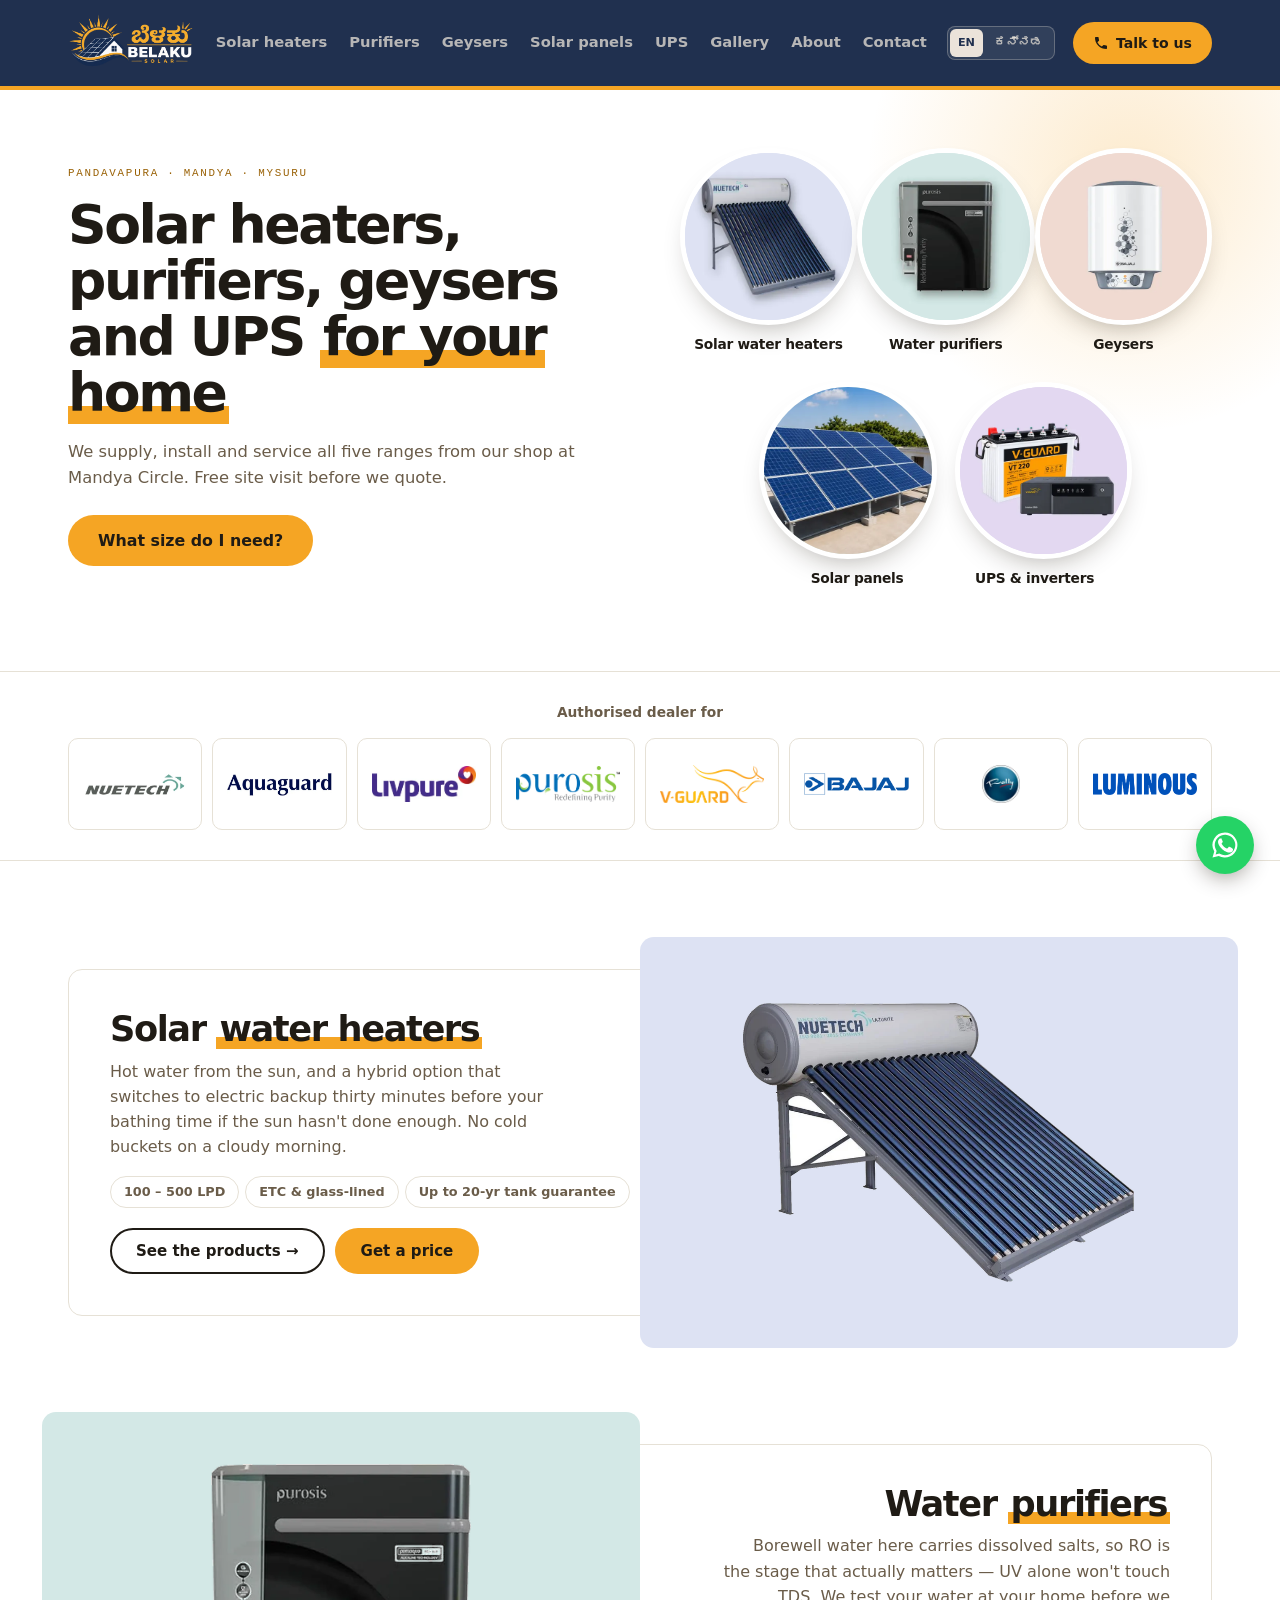
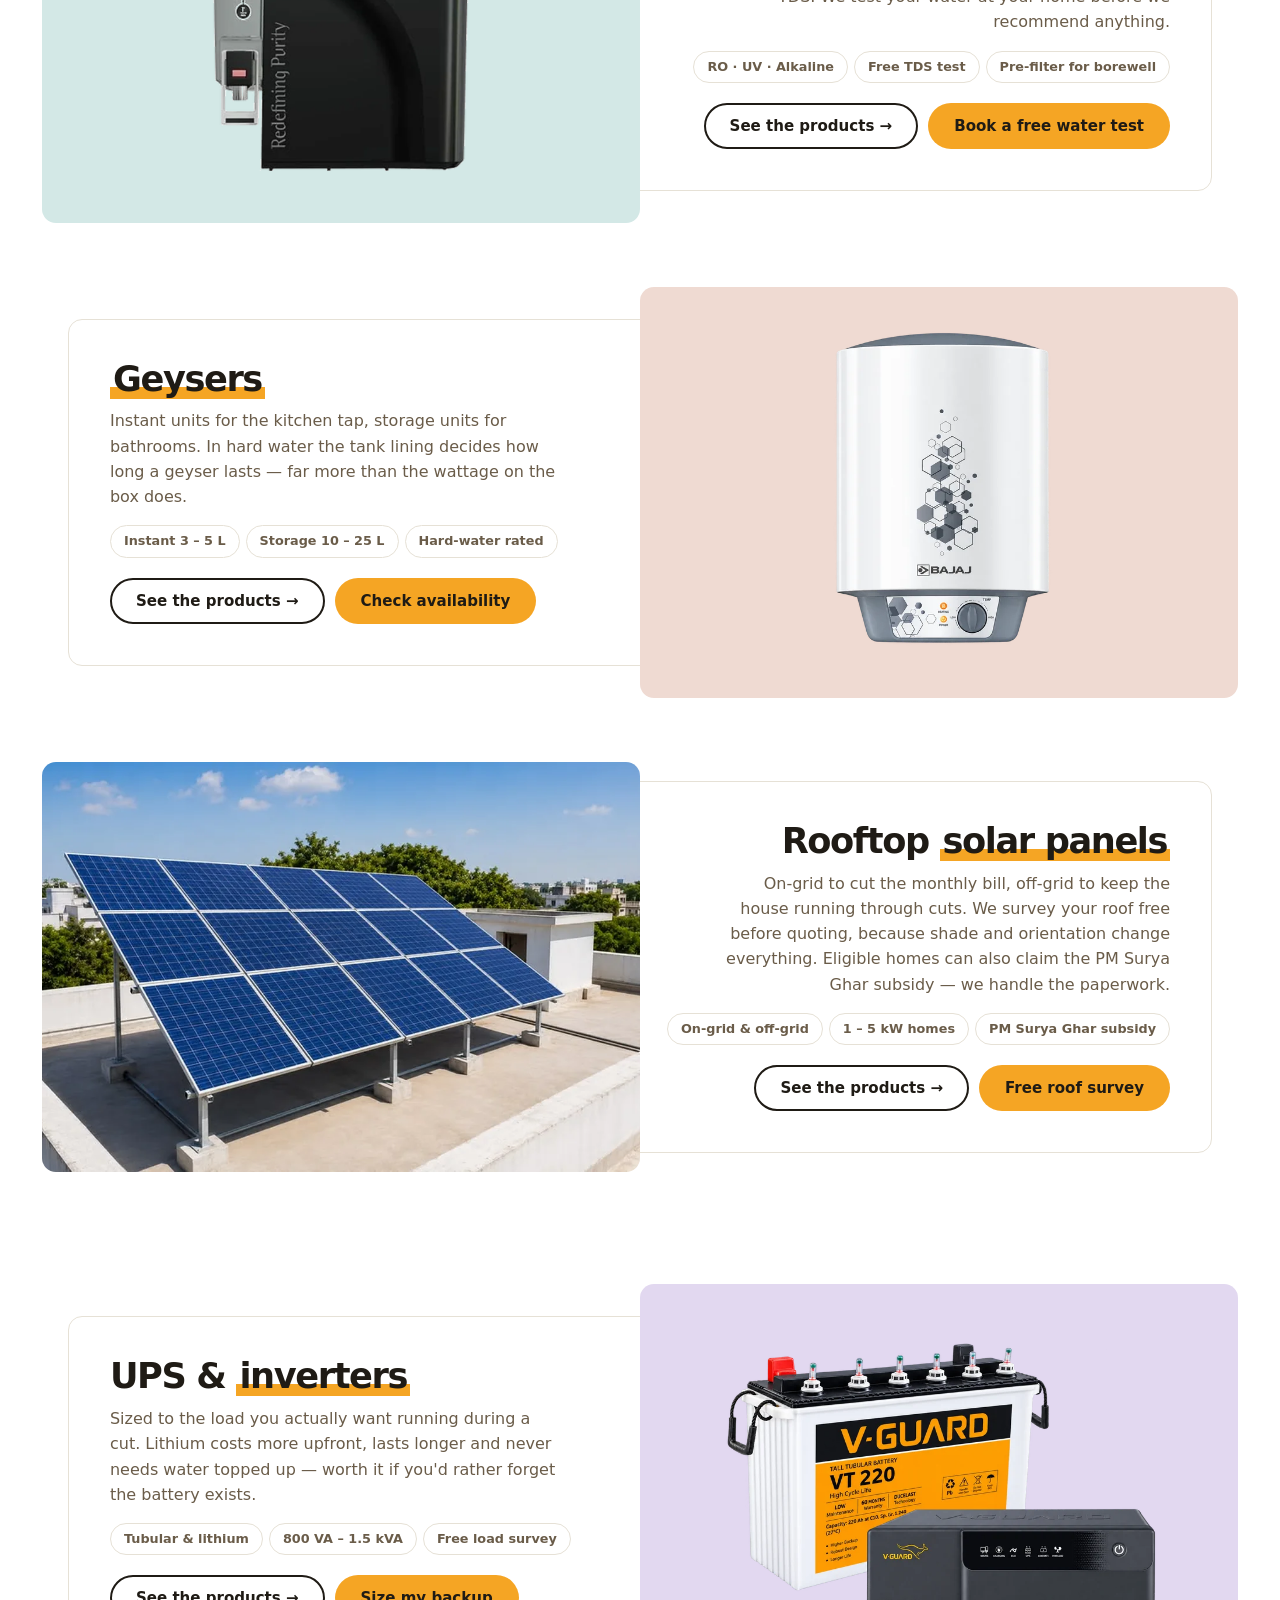
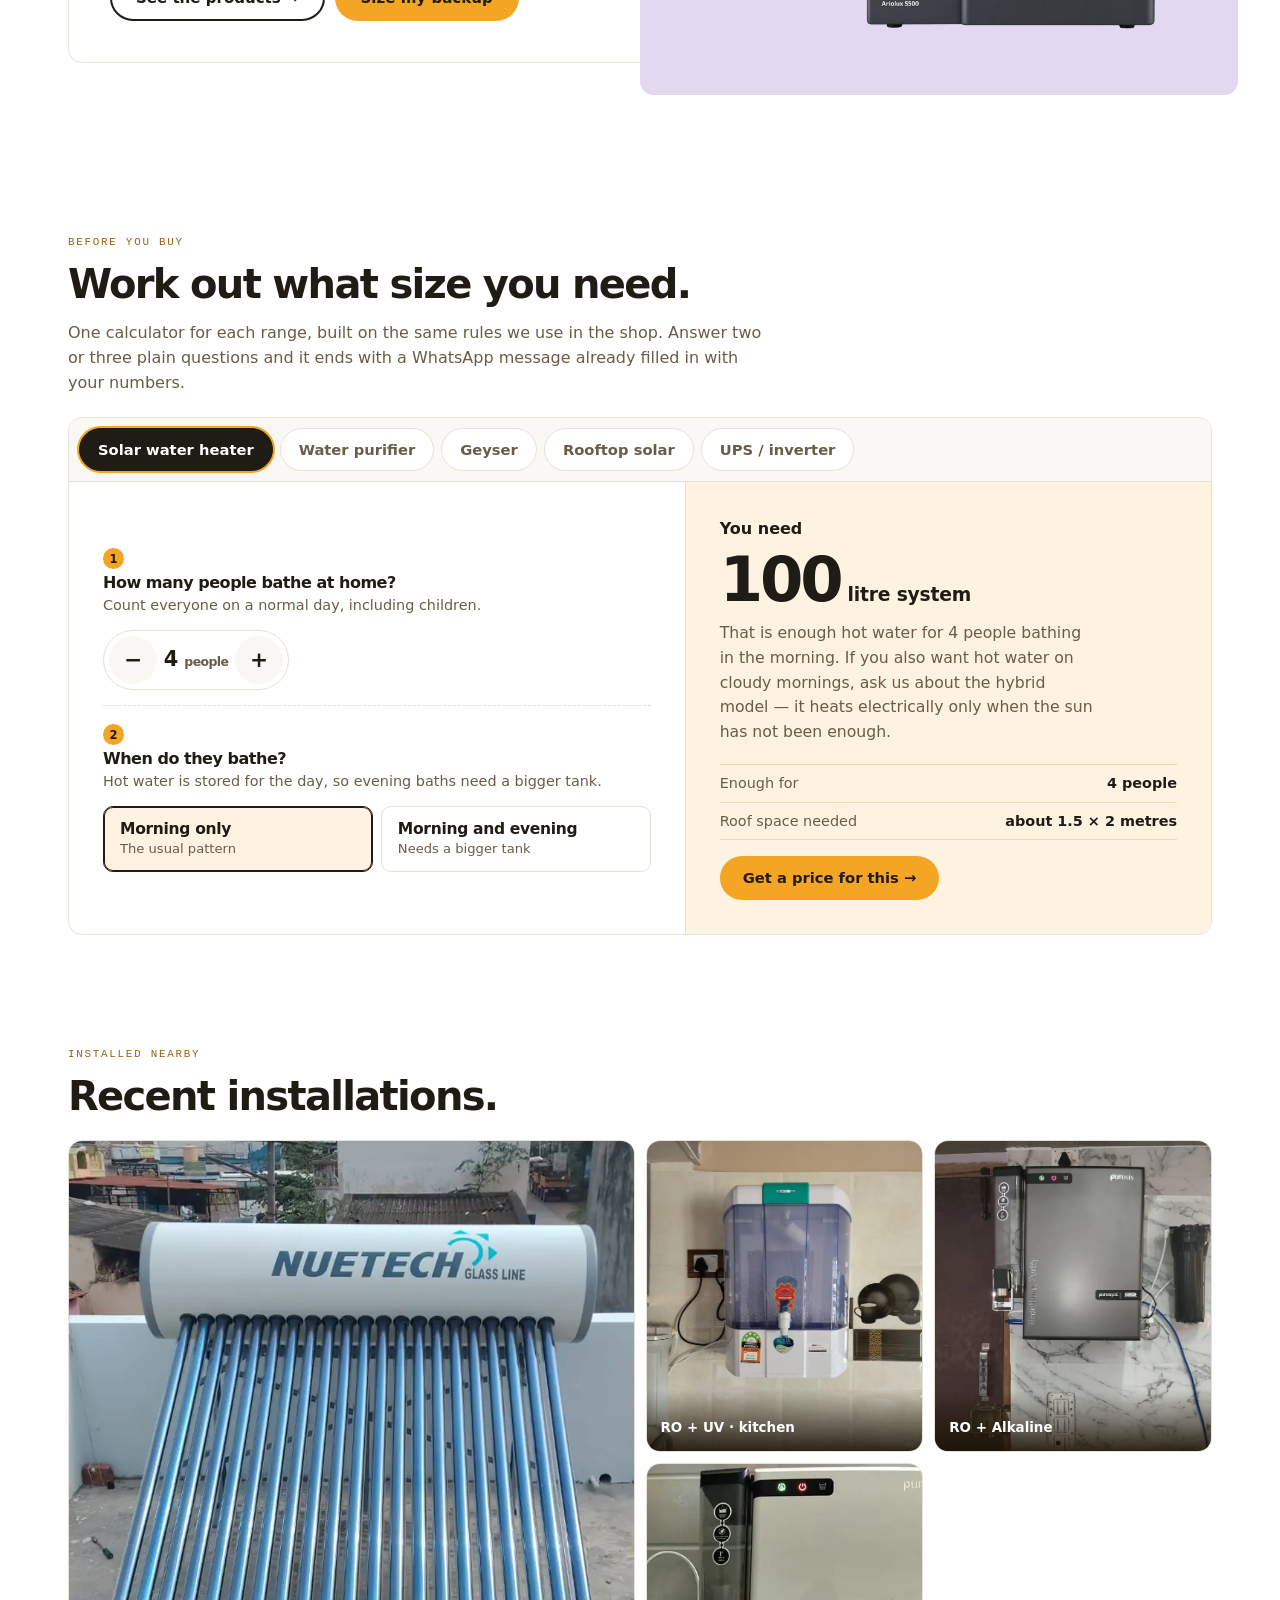
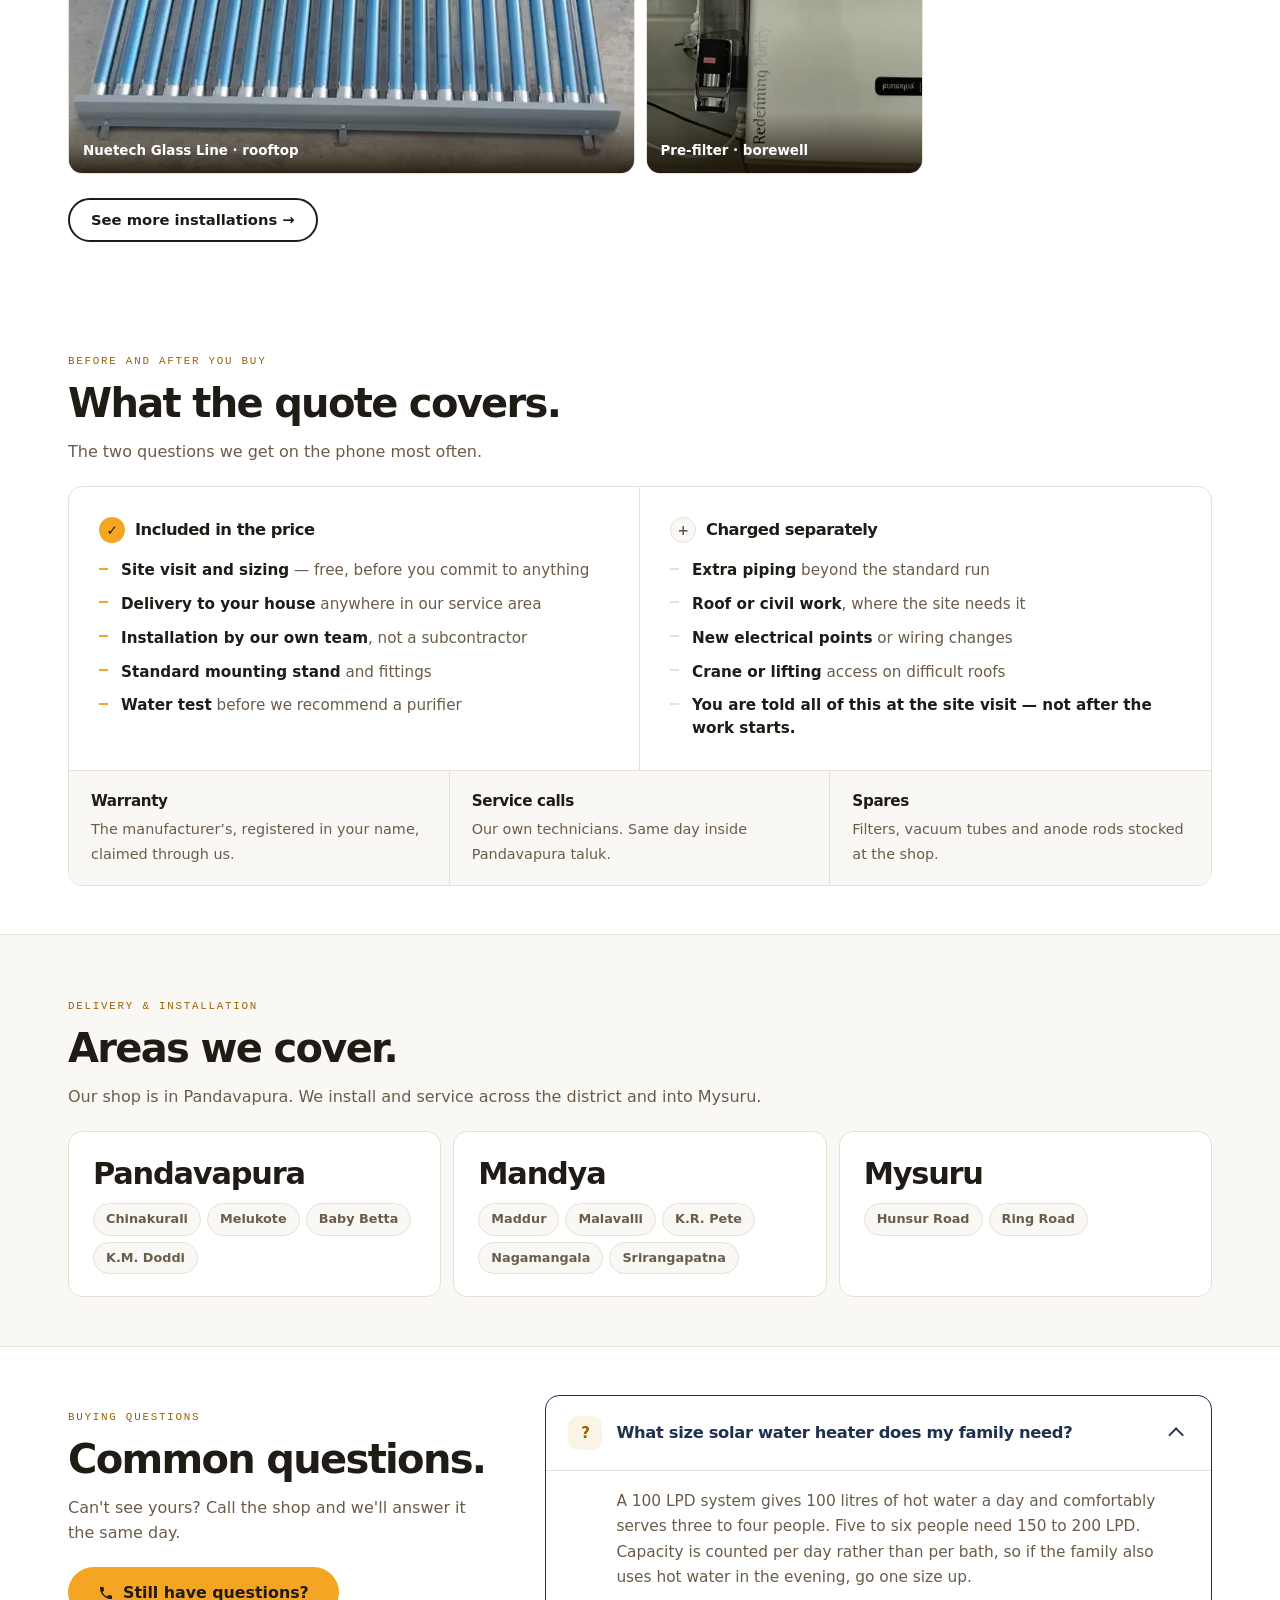
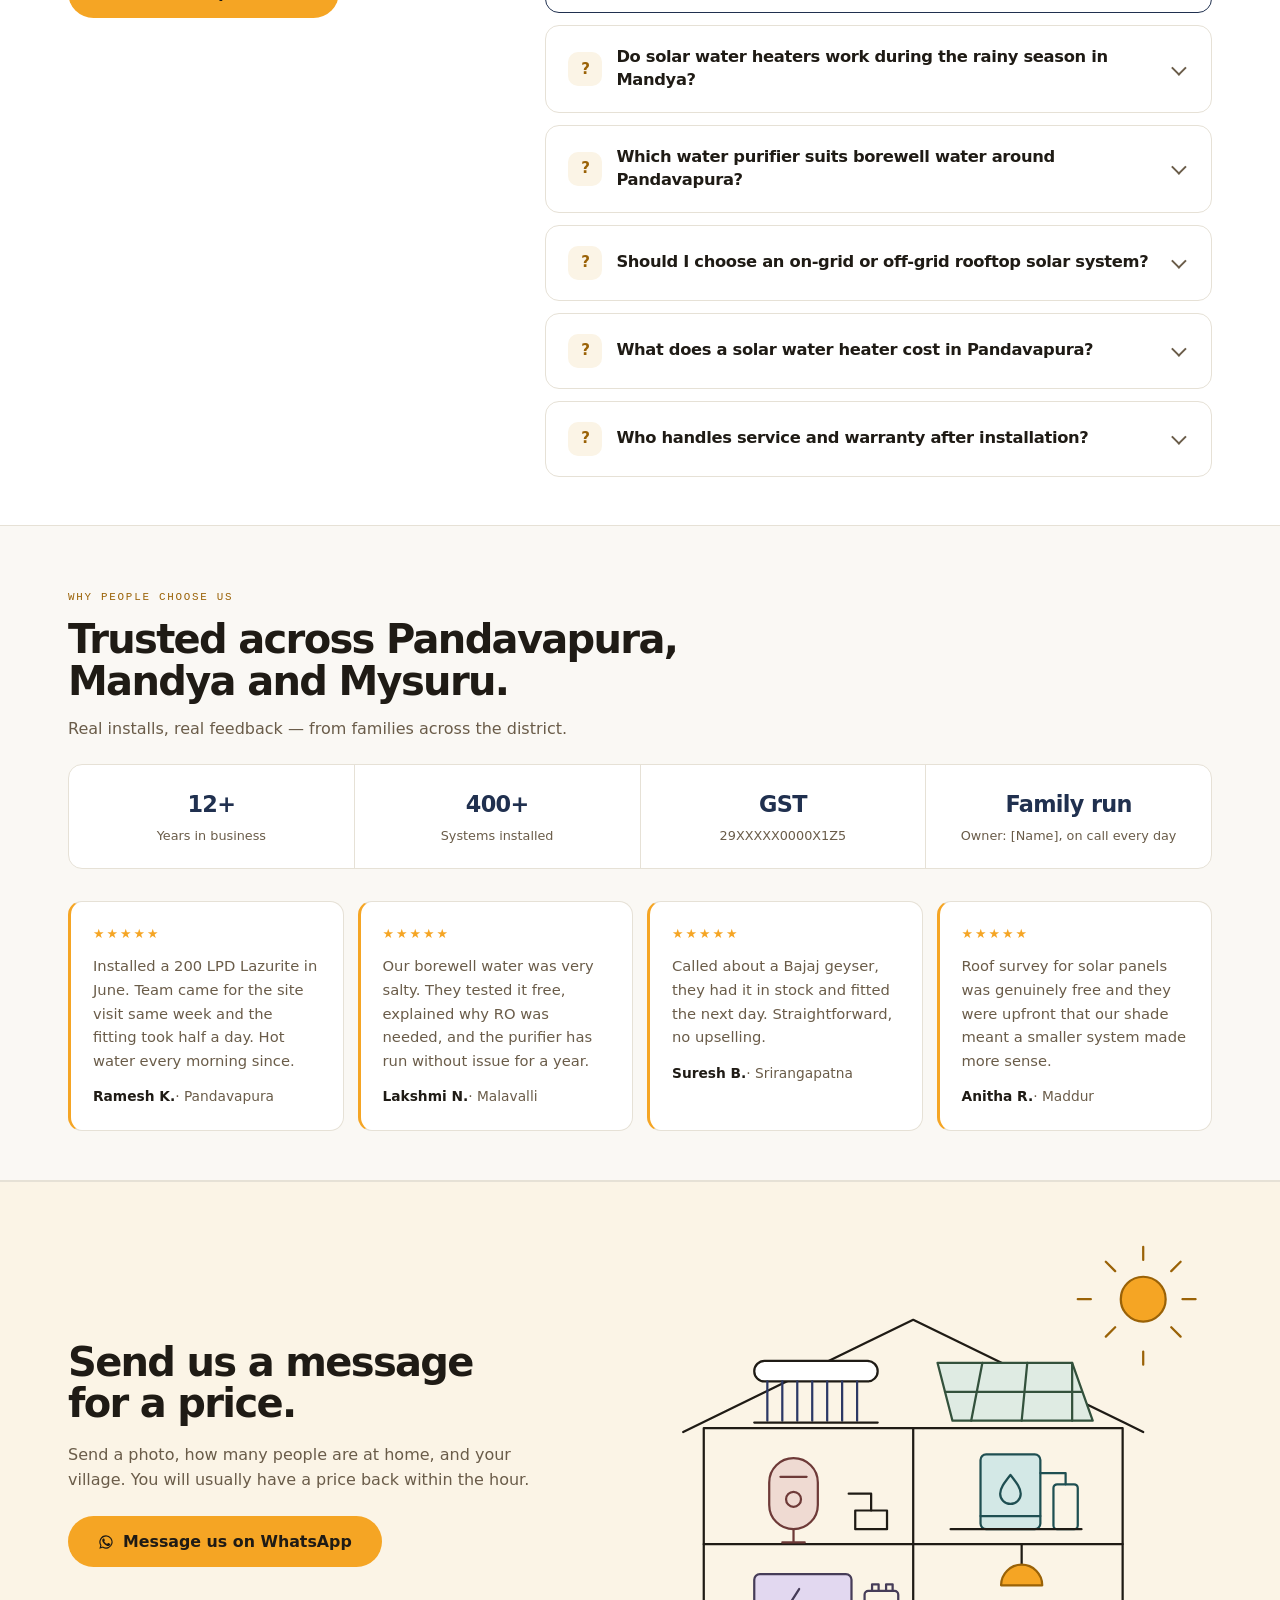
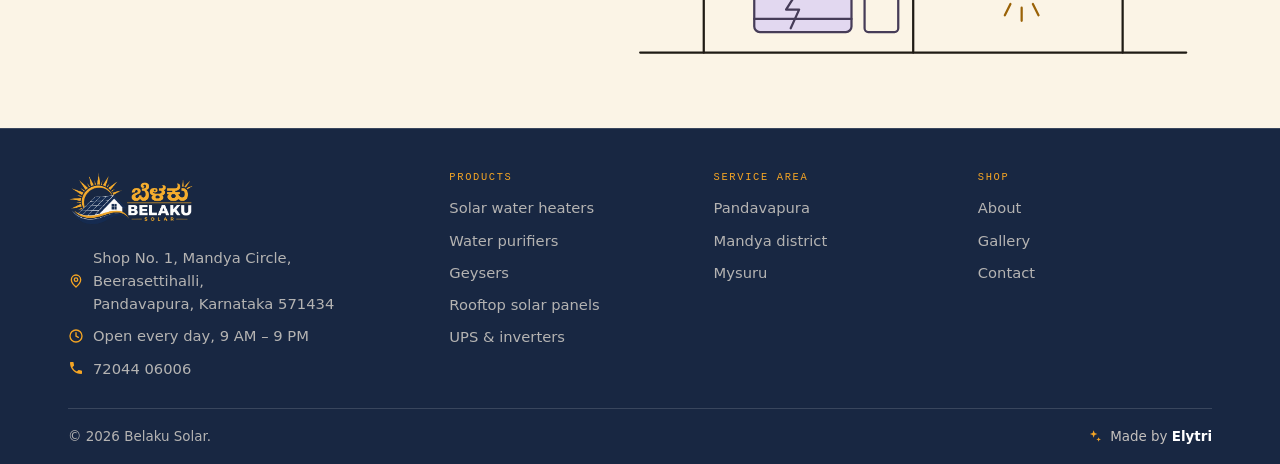
==== commit f134a71c: "Update website design and content logo added" ====
--- a/index.html
+++ b/index.html
@@ -3,17 +3,17 @@
 <head>
 <meta charset="utf-8">
 <meta name="viewport" content="width=device-width, initial-scale=1">
-<title>Belaku Solar — Solar Water Heaters, Water Purifiers &amp; Geysers in Pandavapura, Mandya &amp; Mysuru</title>
-<meta name="description" content="Solar water heaters, RO water purifiers, geysers, rooftop solar panels and home UPS. Authorised dealer for Nuetech, Aquaguard, Livpure, V-Guard and Rally, installed across Pandavapura, Mandya and Mysuru.">
+<title>Solar Water Heaters, Water Purifiers, Geysers &amp; UPS | Belaku Solar</title>
+<meta name="description" content="Solar water heaters, RO water purifiers, geysers, rooftop solar panels and home UPS. Authorised dealer for Nuetech, Aquaguard, Livpure, Purosis, V-Guard, Bajaj and Rally, installed across Pandavapura, Mandya and Mysuru.">
 <link rel="canonical" href="https://belakusolar.in/">
-<meta name="robots" content="index,follow,max-image-preview:large">
+<!-- TEMP pre-launch: remove this line and restore index,follow,max-image-preview:large once belakusolar.in is DNS-live --><meta name="robots" content="noindex,nofollow">
 <meta name="geo.region" content="IN-KA">
 <meta name="geo.placename" content="Pandavapura, Mandya, Karnataka">
 <meta property="og:type" content="website">
 <meta property="og:locale" content="en_IN">
 <meta property="og:site_name" content="Belaku Solar">
-<meta property="og:title" content="Belaku Solar — Solar Water Heaters, Water Purifiers &amp; Geysers in Pandavapura, Mandya &amp; Mysuru">
-<meta property="og:description" content="Solar water heaters, RO water purifiers, geysers, rooftop solar panels and home UPS. Authorised dealer for Nuetech, Aquaguard, Livpure, V-Guard and Rally, installed across Pandavapura, Mandya and Mysuru.">
+<meta property="og:title" content="Solar Water Heaters, Water Purifiers, Geysers &amp; UPS | Belaku Solar">
+<meta property="og:description" content="Solar water heaters, RO water purifiers, geysers, rooftop solar panels and home UPS. Authorised dealer for Nuetech, Aquaguard, Livpure, Purosis, V-Guard, Bajaj and Rally, installed across Pandavapura, Mandya and Mysuru.">
 <meta property="og:url" content="https://belakusolar.in/">
 <meta name="twitter:card" content="summary_large_image">
 <link rel="preconnect" href="https://fonts.googleapis.com">
@@ -22,36 +22,36 @@
 <link rel="stylesheet" href="assets/css/site.css?v=20260814">
 </head>
 <body>
+<a class="skip" href="#main">Skip to content</a>
 <header class="hdr">
   <div class="wrap hdr__in">
-    <a class="brand" href="index.html"><b aria-hidden="true"></b><span>Belaku <i>Solar</i></span></a>
-    <nav class="nav" aria-label="Main"><a href="solar-water-heaters.html">Solar heaters</a><a href="water-purifiers.html">Purifiers</a><a href="geysers.html">Geysers</a><a href="solar-panels.html">Solar panels</a><a href="ups-and-inverters.html">UPS</a><a href="about.html">About</a><a href="contact.html">Contact</a></nav>
+    <a class="brand" href="index.html"><img src="assets/img/belaku-solar-logo.webp" alt="Belaku Solar" class="brand__img" width="200" height="101"></a>
+    <nav class="nav" aria-label="Main"><a href="solar-water-heaters.html">Solar heaters</a><a href="water-purifiers.html">Purifiers</a><a href="geysers.html">Geysers</a><a href="solar-panels.html">Solar panels</a><a href="ups-and-inverters.html">UPS</a><a href="gallery.html">Gallery</a><a href="about.html">About</a><a href="contact.html">Contact</a></nav>
     <div class="lang" role="group" aria-label="Language"><a href="#" aria-current="true">EN</a><a href="#" hreflang="kn" lang="kn">ಕನ್ನಡ</a></div>
     <a class="hdr__call" href="tel:+917204406006"><svg viewBox="0 0 24 24" fill="currentColor" aria-hidden="true"><path d="M6.6 10.8a15 15 0 0 0 6.6 6.6l2.2-2.2c.3-.3.7-.4 1-.2 1.2.4 2.4.6 3.6.6.6 0 1 .4 1 1V20c0 .6-.4 1-1 1A17 17 0 0 1 3 4c0-.6.4-1 1-1h3.5c.6 0 1 .4 1 1 0 1.3.2 2.5.6 3.6.1.4 0 .7-.2 1l-2.3 2.2Z"/></svg>Talk to us</a>
     <button class="burger" aria-expanded="false" aria-controls="mnav" aria-label="Menu"><span></span></button>
   </div>
-  <nav class="mnav" id="mnav" aria-label="All pages"><a href="solar-water-heaters.html">Solar water heaters</a><a href="water-purifiers.html">Water purifiers</a><a href="geysers.html">Geysers</a><a href="solar-panels.html">Rooftop solar panels</a><a href="ups-and-inverters.html">UPS &amp; inverters</a><a href="gallery.html">Gallery</a><a href="about.html">About</a><a href="contact.html">Contact</a></nav>
+  <nav class="mnav" id="mnav" aria-label="All pages"><div class="mnav__lang"><div class="lang" role="group" aria-label="Language"><a href="#" aria-current="true">EN</a><a href="#" hreflang="kn" lang="kn">ಕನ್ನಡ</a></div></div><a href="solar-water-heaters.html">Solar water heaters</a><a href="water-purifiers.html">Water purifiers</a><a href="geysers.html">Geysers</a><a href="solar-panels.html">Rooftop solar panels</a><a href="ups-and-inverters.html">UPS &amp; inverters</a><a href="gallery.html">Gallery</a><a href="about.html">About</a><a href="contact.html">Contact</a><a class="mnav__call" href="tel:+917204406006"><svg viewBox="0 0 24 24" fill="currentColor" aria-hidden="true"><path d="M6.6 10.8a15 15 0 0 0 6.6 6.6l2.2-2.2c.3-.3.7-.4 1-.2 1.2.4 2.4.6 3.6.6.6 0 1 .4 1 1V20c0 .6-.4 1-1 1A17 17 0 0 1 3 4c0-.6.4-1 1-1h3.5c.6 0 1 .4 1 1 0 1.3.2 2.5.6 3.6.1.4 0 .7-.2 1l-2.3 2.2Z"/></svg>72044 06006</a></nav>
 </header>
-<main>
+<main id="main">
 
 <section class="hero">
   <div class="wrap hero__in">
     <div>
       <p class="m">Pandavapura &middot; Mandya &middot; Mysuru</p>
-      <h1>Solar water heaters, water purifiers, geysers and UPS in <mark>Pandavapura</mark></h1>
+      <h1>Solar heaters, purifiers, geysers and UPS <mark>for your home</mark></h1>
       <p class="hero__lede">We supply, install and service all five ranges from our shop at Mandya Circle. Free site visit before we quote.</p>
       <div class="cta" style="margin-top:24px">
         <a class="btn btn--gold" href="#before-you-buy">What size do I need?</a>
-        <a class="btn btn--line" href="tel:+917204406006"><svg viewBox="0 0 24 24" fill="currentColor" aria-hidden="true"><path d="M6.6 10.8a15 15 0 0 0 6.6 6.6l2.2-2.2c.3-.3.7-.4 1-.2 1.2.4 2.4.6 3.6.6.6 0 1 .4 1 1V20c0 .6-.4 1-1 1A17 17 0 0 1 3 4c0-.6.4-1 1-1h3.5c.6 0 1 .4 1 1 0 1.3.2 2.5.6 3.6.1.4 0 .7-.2 1l-2.3 2.2Z"/></svg>Talk to us</a>
       </div>
     </div>
     <div>
       <div class="coins">
-        <a class="coin tone-1" href="solar-water-heaters.html"><i><img src="assets/img/coin-solar-water-heaters.webp" alt="Solar water heater" width="460" height="460"></i><b>Solar water heaters</b></a>
-        <a class="coin tone-2" href="water-purifiers.html"><i><img src="assets/img/coin-water-purifiers.webp" alt="RO water purifier" width="460" height="460" loading="lazy"></i><b>Water purifiers</b></a>
-        <a class="coin tone-3" href="geysers.html"><i><img src="assets/img/coin-geysers.webp" alt="Storage geyser" width="460" height="460" loading="lazy"></i><b>Geysers</b></a>
-        <a class="coin tone-4" href="solar-panels.html"><i><img src="assets/img/coin-solar-panels.webp" alt="Rooftop solar panels" width="460" height="460" loading="lazy"></i><b>Solar panels</b></a>
-        <a class="coin tone-5" href="ups-and-inverters.html"><i><img src="assets/img/coin-ups-and-inverters.webp" alt="Home UPS and inverter" width="460" height="460" loading="lazy"></i><b>UPS &amp; inverters</b></a>
+        <a class="coin tone-1" href="solar-water-heaters.html"><i><img src="assets/img/coin-solar-water-heaters.webp" alt="Solar water heater" width="460" height="460"><span class="coin__go"><svg viewBox="0 0 24 24" fill="none" stroke="currentColor" stroke-width="2.4" stroke-linecap="round" stroke-linejoin="round" aria-hidden="true"><path d="M5 12h14M13 6l6 6-6 6"/></svg></span></i><b>Solar water heaters</b></a>
+        <a class="coin tone-2" href="water-purifiers.html"><i><img src="assets/img/coin-water-purifiers.webp" alt="RO water purifier" width="460" height="460" loading="lazy"><span class="coin__go"><svg viewBox="0 0 24 24" fill="none" stroke="currentColor" stroke-width="2.4" stroke-linecap="round" stroke-linejoin="round" aria-hidden="true"><path d="M5 12h14M13 6l6 6-6 6"/></svg></span></i><b>Water purifiers</b></a>
+        <a class="coin tone-3" href="geysers.html"><i><img src="assets/img/coin-geysers.webp" alt="Storage geyser" width="460" height="460" loading="lazy"><span class="coin__go"><svg viewBox="0 0 24 24" fill="none" stroke="currentColor" stroke-width="2.4" stroke-linecap="round" stroke-linejoin="round" aria-hidden="true"><path d="M5 12h14M13 6l6 6-6 6"/></svg></span></i><b>Geysers</b></a>
+        <a class="coin tone-4" href="solar-panels.html"><i><img src="assets/img/coin-solar-panels.webp" alt="Rooftop solar panels" width="460" height="460" loading="lazy"><span class="coin__go"><svg viewBox="0 0 24 24" fill="none" stroke="currentColor" stroke-width="2.4" stroke-linecap="round" stroke-linejoin="round" aria-hidden="true"><path d="M5 12h14M13 6l6 6-6 6"/></svg></span></i><b>Solar panels</b></a>
+        <a class="coin tone-5" href="ups-and-inverters.html"><i><img src="assets/img/coin-ups-and-inverters.webp" alt="Home UPS and inverter" width="460" height="460" loading="lazy"><span class="coin__go"><svg viewBox="0 0 24 24" fill="none" stroke="currentColor" stroke-width="2.4" stroke-linecap="round" stroke-linejoin="round" aria-hidden="true"><path d="M5 12h14M13 6l6 6-6 6"/></svg></span></i><b>UPS &amp; inverters</b></a>
       </div>
     </div>
   </div>
@@ -66,6 +66,7 @@
       <a href="water-purifiers.html"><img src="assets/img/logo-livpure.webp" alt="Livpure" height="38" loading="lazy"></a>
       <a href="water-purifiers.html"><img src="assets/img/logo-purosis.webp" alt="Purosis" height="38" loading="lazy"></a>
       <a href="geysers.html"><img src="assets/img/logo-vguard.webp" alt="V-Guard" height="38" loading="lazy"></a>
+      <a href="geysers.html"><img src="assets/img/logo-bajaj.webp" alt="Bajaj" height="38" loading="lazy"></a>
       <a href="geysers.html"><img src="assets/img/logo-rally.webp" alt="Rally" height="38" loading="lazy"></a>
       <a href="ups-and-inverters.html"><img src="assets/img/logo-luminous.webp" alt="Luminous" height="38" loading="lazy"></a>
     </div>
@@ -79,8 +80,8 @@
     <p>Hot water from the sun, and a hybrid option that switches to electric backup thirty minutes before your bathing time if the sun hasn't done enough. No cold buckets on a cloudy morning.</p>
     <div class="chips"><span class="chip">100 – 500 LPD</span><span class="chip">ETC &amp; glass-lined</span><span class="chip">Up to 20-yr tank guarantee</span></div>
     <div class="er__cta">
-      <a class="btn btn--line" href="solar-water-heaters.html">See the products &rarr;</a>
-      <a class="btn btn--gold" href="https://wa.me/917204406006?text=Solar%20water%20heaters%20enquiry">Enquire now</a>
+      <a class="btn btn--line" href="solar-water-heaters.html">See the products &rarr;<span class="sr"> — solar water heaters</span></a>
+      <a class="btn btn--gold" href="https://wa.me/917204406006?text=Solar%20water%20heaters%20enquiry">Get a price</a>
     </div>
   </div>
 </section><section class="er tone-2 er--imgL" id="water-purifiers">
@@ -90,8 +91,8 @@
     <p>Borewell water here carries dissolved salts, so RO is the stage that actually matters — UV alone won't touch TDS. We test your water at your home before we recommend anything.</p>
     <div class="chips"><span class="chip">RO · UV · Alkaline</span><span class="chip">Free TDS test</span><span class="chip">Pre-filter for borewell</span></div>
     <div class="er__cta">
-      <a class="btn btn--line" href="water-purifiers.html">See the products &rarr;</a>
-      <a class="btn btn--gold" href="https://wa.me/917204406006?text=Water%20purifiers%20enquiry">Enquire now</a>
+      <a class="btn btn--line" href="water-purifiers.html">See the products &rarr;<span class="sr"> — water purifiers</span></a>
+      <a class="btn btn--gold" href="https://wa.me/917204406006?text=Water%20purifiers%20enquiry">Book a free water test</a>
     </div>
   </div>
 </section><section class="er tone-3 er--imgR" id="geysers">
@@ -101,19 +102,19 @@
     <p>Instant units for the kitchen tap, storage units for bathrooms. In hard water the tank lining decides how long a geyser lasts — far more than the wattage on the box does.</p>
     <div class="chips"><span class="chip">Instant 3 – 5 L</span><span class="chip">Storage 10 – 25 L</span><span class="chip">Hard-water rated</span></div>
     <div class="er__cta">
-      <a class="btn btn--line" href="geysers.html">See the products &rarr;</a>
-      <a class="btn btn--gold" href="https://wa.me/917204406006?text=Geysers%20enquiry">Enquire now</a>
+      <a class="btn btn--line" href="geysers.html">See the products &rarr;<span class="sr"> — geysers</span></a>
+      <a class="btn btn--gold" href="https://wa.me/917204406006?text=Geysers%20enquiry">Check availability</a>
     </div>
   </div>
 </section><section class="er tone-4 er--imgL" id="solar-panels">
   <div class="er__img"><img src="assets/img/cut-solar-panels.webp" alt="Rooftop solar panel array installed on a terrace" width="980" height="660" loading="lazy" decoding="async"></div>
   <div class="er__b">
     <h2>Rooftop <mark>solar panels</mark></h2>
-    <p>On-grid to cut the monthly bill, off-grid to keep the house running through cuts. We survey your roof free before quoting, because shade and orientation change everything.</p>
-    <div class="chips"><span class="chip">On-grid &amp; off-grid</span><span class="chip">1 – 5 kW homes</span><span class="chip">Free roof survey</span></div>
-    <div class="er__cta">
-      <a class="btn btn--line" href="solar-panels.html">See the products &rarr;</a>
-      <a class="btn btn--gold" href="https://wa.me/917204406006?text=Rooftop%20solar%20panels%20enquiry">Enquire now</a>
+    <p>On-grid to cut the monthly bill, off-grid to keep the house running through cuts. We survey your roof free before quoting, because shade and orientation change everything. Eligible homes can also claim the PM Surya Ghar subsidy — we handle the paperwork.</p>
+    <div class="chips"><span class="chip">On-grid &amp; off-grid</span><span class="chip">1 – 5 kW homes</span><a class="chip" href="solar-panels.html#surya-ghar">PM Surya Ghar subsidy</a></div>
+    <div class="er__cta">
+      <a class="btn btn--line" href="solar-panels.html">See the products &rarr;<span class="sr"> — rooftop solar panels</span></a>
+      <a class="btn btn--gold" href="https://wa.me/917204406006?text=Rooftop%20solar%20panels%20enquiry">Free roof survey</a>
     </div>
   </div>
 </section><section class="er tone-5 er--imgR" id="ups-and-inverters">
@@ -123,8 +124,8 @@
     <p>Sized to the load you actually want running during a cut. Lithium costs more upfront, lasts longer and never needs water topped up — worth it if you'd rather forget the battery exists.</p>
     <div class="chips"><span class="chip">Tubular &amp; lithium</span><span class="chip">800 VA – 1.5 kVA</span><span class="chip">Free load survey</span></div>
     <div class="er__cta">
-      <a class="btn btn--line" href="ups-and-inverters.html">See the products &rarr;</a>
-      <a class="btn btn--gold" href="https://wa.me/917204406006?text=UPS%20and%20inverters%20enquiry">Enquire now</a>
+      <a class="btn btn--line" href="ups-and-inverters.html">See the products &rarr;<span class="sr"> — UPS and inverters</span></a>
+      <a class="btn btn--gold" href="https://wa.me/917204406006?text=UPS%20and%20inverters%20enquiry">Size my backup</a>
     </div>
   </div>
 </section></div></div></div>
@@ -136,7 +137,7 @@
       <h2 class="h2">Work out what size you need.</h2>
       <p>One calculator for each range, built on the same rules we use in the shop. Answer two or three plain questions and it ends with a WhatsApp message already filled in with your numbers.</p>
     </div>
-    <div class="calc" id="calc" data-tabs><div class="calc__tabs" role="tablist"><button role="tab" data-tab="swh" aria-selected="true">Solar water heater</button><button role="tab" data-tab="wp" aria-selected="false">Water purifier</button><button role="tab" data-tab="geyser" aria-selected="false">Geyser</button><button role="tab" data-tab="solar" aria-selected="false">Rooftop solar</button><button role="tab" data-tab="ups" aria-selected="false">UPS / inverter</button></div><div data-calc="swh"><div class="calc__b"><div class="calc__q"><div class="q"><span class="q__n">1</span><h3>How many people bathe at home?</h3><p class="q__hint">Count everyone on a normal day, including children.</p><div class="step" data-field="people" data-value="4" data-min="1" data-max="12" data-step="1" data-prefix="" data-suffix=" people"><button type="button" data-d="-1" aria-label="Decrease">&minus;</button><b></b><button type="button" data-d="1" aria-label="Increase">+</button></div></div><div class="q"><span class="q__n">2</span><h3>When do they bathe?</h3><p class="q__hint">Hot water is stored for the day, so evening baths need a bigger tank.</p><div class="opts opts--2" data-field="use" data-single><button type="button" data-v="am" aria-pressed="true"><strong>Morning only</strong><small>The usual pattern</small></button><button type="button" data-v="both" aria-pressed="false"><strong>Morning and evening</strong><small>Needs a bigger tank</small></button></div></div></div><div class="calc__r"><p class="calc__rk">You need</p><p class="calc__rv" data-out="v"></p><p class="calc__why" data-out="why"></p><div class="calc__rows" data-out="rows"></div><a class="btn btn--gold btn--sm" data-out="wa" href="#">Get a price for this &rarr;</a></div></div></div><div data-calc="wp" hidden><div class="calc__b"><div class="calc__q"><div class="q"><span class="q__n">1</span><h3>Where does your water come from?</h3><p class="q__hint">This alone decides which purifier suits your house.</p><div class="opts opts--3" data-field="src" data-single><button type="button" data-v="borewell" aria-pressed="true"><strong>Borewell</strong><small>Salty water</small></button><button type="button" data-v="piped" aria-pressed="false"><strong>Tap / piped supply</strong><small>Already treated</small></button><button type="button" data-v="tanker" aria-pressed="false"><strong>Tanker</strong><small>Changes every load</small></button></div></div></div><div class="calc__r"><p class="calc__rk">You need</p><p class="calc__rv" data-out="v"></p><p class="calc__why" data-out="why"></p><div class="calc__rows" data-out="rows"></div><a class="btn btn--gold btn--sm" data-out="wa" href="#">Get a price for this &rarr;</a></div></div></div><div data-calc="geyser" hidden><div class="calc__b"><div class="calc__q"><div class="q"><span class="q__n">1</span><h3>Where will it go?</h3><p class="q__hint">A kitchen tap and a bathroom need completely different geysers.</p><div class="opts opts--2" data-field="where" data-single><button type="button" data-v="bathroom" aria-pressed="true"><strong>Bathroom</strong><small>For bathing</small></button><button type="button" data-v="kitchen" aria-pressed="false"><strong>Kitchen</strong><small>For the tap</small></button></div></div><div class="q"><span class="q__n">2</span><h3>How many people bathe one after another?</h3><p class="q__hint">Only matters for a bathroom geyser.</p><div class="step" data-field="people" data-value="3" data-min="1" data-max="8" data-step="1" data-prefix="" data-suffix=" people"><button type="button" data-d="-1" aria-label="Decrease">&minus;</button><b></b><button type="button" data-d="1" aria-label="Increase">+</button></div></div></div><div class="calc__r"><p class="calc__rk">You need</p><p class="calc__rv" data-out="v"></p><p class="calc__why" data-out="why"></p><div class="calc__rows" data-out="rows"></div><a class="btn btn--gold btn--sm" data-out="wa" href="#">Get a price for this &rarr;</a></div></div></div><div data-calc="solar" hidden><div class="calc__b"><div class="calc__q"><div class="q"><span class="q__n">1</span><h3>What is your monthly electricity bill?</h3><p class="q__hint">Take an ordinary month, not a summer bill.</p><div class="step" data-field="bill" data-value="2000" data-min="500" data-max="12000" data-step="500" data-prefix="₹" data-suffix=""><button type="button" data-d="-1" aria-label="Decrease">&minus;</button><b></b><button type="button" data-d="1" aria-label="Increase">+</button></div></div></div><div class="calc__r"><p class="calc__rk">You need about</p><p class="calc__rv" data-out="v"></p><p class="calc__why" data-out="why"></p><div class="calc__rows" data-out="rows"></div><a class="btn btn--gold btn--sm" data-out="wa" href="#">Get a price for this &rarr;</a></div></div></div><div data-calc="ups" hidden><div class="calc__b"><div class="calc__q"><div class="q"><span class="q__n">1</span><h3>What must keep running in a power cut?</h3><p class="q__hint">Tap to add. Tap again to remove.</p><div class="picks" data-field="load" data-multi><button type="button" data-v="fans" aria-pressed="true">Fans</button><button type="button" data-v="lights" aria-pressed="true">Lights</button><button type="button" data-v="tv" aria-pressed="true">TV</button><button type="button" data-v="fridge" aria-pressed="false">Fridge</button><button type="button" data-v="pump" aria-pressed="false">Water pump</button></div></div><div class="q"><span class="q__n">2</span><h3>For how many hours?</h3><p class="q__hint">More hours means a bigger battery, not a bigger inverter.</p><div class="step" data-field="hours" data-value="3" data-min="1" data-max="8" data-step="1" data-prefix="" data-suffix=" hours"><button type="button" data-d="-1" aria-label="Decrease">&minus;</button><b></b><button type="button" data-d="1" aria-label="Increase">+</button></div></div></div><div class="calc__r"><p class="calc__rk">You need about</p><p class="calc__rv" data-out="v"></p><p class="calc__why" data-out="why"></p><div class="calc__rows" data-out="rows"></div><a class="btn btn--gold btn--sm" data-out="wa" href="#">Get a price for this &rarr;</a></div></div></div></div>
+    <div class="calc" id="calc" data-tabs><div class="calc__tabs" role="tablist"><button role="tab" data-tab="swh" aria-selected="true">Solar water heater</button><button role="tab" data-tab="wp" aria-selected="false">Water purifier</button><button role="tab" data-tab="geyser" aria-selected="false">Geyser</button><button role="tab" data-tab="solar" aria-selected="false">Rooftop solar</button><button role="tab" data-tab="ups" aria-selected="false">UPS / inverter</button></div><div data-calc="swh"><div class="calc__b"><div class="calc__q"><div class="q"><span class="q__n">1</span><h3>How many people bathe at home?</h3><p class="q__hint">Count everyone on a normal day, including children.</p><div class="step" data-field="people" data-value="4" data-min="1" data-max="12" data-step="1" data-prefix="" data-suffix=" people"><button type="button" data-d="-1" aria-label="Decrease">&minus;</button><b></b><button type="button" data-d="1" aria-label="Increase">+</button></div></div><div class="q"><span class="q__n">2</span><h3>When do they bathe?</h3><p class="q__hint">Hot water is stored for the day, so evening baths need a bigger tank.</p><div class="opts opts--2" data-field="use" data-single><button type="button" data-v="am" aria-pressed="true"><strong>Morning only</strong><small>The usual pattern</small></button><button type="button" data-v="both" aria-pressed="false"><strong>Morning and evening</strong><small>Needs a bigger tank</small></button></div></div></div><div class="calc__r" aria-live="polite"><p class="calc__rk">You need</p><p class="calc__rv" data-out="v"></p><p class="calc__why" data-out="why"></p><div class="calc__rows" data-out="rows"></div><a class="btn btn--gold btn--sm" data-out="wa" href="#">Get a price for this &rarr;</a></div></div></div><div data-calc="wp" hidden><div class="calc__b"><div class="calc__q"><div class="q"><span class="q__n">1</span><h3>Where does your water come from?</h3><p class="q__hint">This alone decides which purifier suits your house.</p><div class="opts opts--3" data-field="src" data-single><button type="button" data-v="borewell" aria-pressed="true"><strong>Borewell</strong><small>Salty water</small></button><button type="button" data-v="piped" aria-pressed="false"><strong>Tap / piped supply</strong><small>Already treated</small></button><button type="button" data-v="tanker" aria-pressed="false"><strong>Tanker</strong><small>Changes every load</small></button></div></div></div><div class="calc__r" aria-live="polite"><p class="calc__rk">You need</p><p class="calc__rv" data-out="v"></p><p class="calc__why" data-out="why"></p><div class="calc__rows" data-out="rows"></div><a class="btn btn--gold btn--sm" data-out="wa" href="#">Get a price for this &rarr;</a></div></div></div><div data-calc="geyser" hidden><div class="calc__b"><div class="calc__q"><div class="q"><span class="q__n">1</span><h3>Where will it go?</h3><p class="q__hint">A kitchen tap and a bathroom need completely different geysers.</p><div class="opts opts--2" data-field="where" data-single><button type="button" data-v="bathroom" aria-pressed="true"><strong>Bathroom</strong><small>For bathing</small></button><button type="button" data-v="kitchen" aria-pressed="false"><strong>Kitchen</strong><small>For the tap</small></button></div></div><div class="q"><span class="q__n">2</span><h3>How many people bathe one after another?</h3><p class="q__hint">Only matters for a bathroom geyser.</p><div class="step" data-field="people" data-value="3" data-min="1" data-max="8" data-step="1" data-prefix="" data-suffix=" people"><button type="button" data-d="-1" aria-label="Decrease">&minus;</button><b></b><button type="button" data-d="1" aria-label="Increase">+</button></div></div></div><div class="calc__r" aria-live="polite"><p class="calc__rk">You need</p><p class="calc__rv" data-out="v"></p><p class="calc__why" data-out="why"></p><div class="calc__rows" data-out="rows"></div><a class="btn btn--gold btn--sm" data-out="wa" href="#">Get a price for this &rarr;</a></div></div></div><div data-calc="solar" hidden><div class="calc__b"><div class="calc__q"><div class="q"><span class="q__n">1</span><h3>What is your monthly electricity bill?</h3><p class="q__hint">Take an ordinary month, not a summer bill.</p><div class="step" data-field="bill" data-value="2000" data-min="500" data-max="12000" data-step="500" data-prefix="₹" data-suffix=""><button type="button" data-d="-1" aria-label="Decrease">&minus;</button><b></b><button type="button" data-d="1" aria-label="Increase">+</button></div></div></div><div class="calc__r" aria-live="polite"><p class="calc__rk">You need about</p><p class="calc__rv" data-out="v"></p><p class="calc__why" data-out="why"></p><div class="calc__rows" data-out="rows"></div><a class="btn btn--gold btn--sm" data-out="wa" href="#">Get a price for this &rarr;</a></div></div></div><div data-calc="ups" hidden><div class="calc__b"><div class="calc__q"><div class="q"><span class="q__n">1</span><h3>What must keep running in a power cut?</h3><p class="q__hint">Tap to add. Tap again to remove.</p><div class="picks" data-field="load" data-multi><button type="button" data-v="fans" aria-pressed="true">Fans</button><button type="button" data-v="lights" aria-pressed="true">Lights</button><button type="button" data-v="tv" aria-pressed="true">TV</button><button type="button" data-v="fridge" aria-pressed="false">Fridge</button><button type="button" data-v="pump" aria-pressed="false">Water pump</button></div></div><div class="q"><span class="q__n">2</span><h3>For how many hours?</h3><p class="q__hint">More hours means a bigger battery, not a bigger inverter.</p><div class="step" data-field="hours" data-value="3" data-min="1" data-max="8" data-step="1" data-prefix="" data-suffix=" hours"><button type="button" data-d="-1" aria-label="Decrease">&minus;</button><b></b><button type="button" data-d="1" aria-label="Increase">+</button></div></div></div><div class="calc__r" aria-live="polite"><p class="calc__rk">You need about</p><p class="calc__rv" data-out="v"></p><p class="calc__why" data-out="why"></p><div class="calc__rows" data-out="rows"></div><a class="btn btn--gold btn--sm" data-out="wa" href="#">Get a price for this &rarr;</a></div></div></div></div>
   </div>
 </section>
 
@@ -161,7 +162,7 @@
     <div class="head">
       <p class="m">Before and after you buy</p>
       <h2 class="h2">What the quote covers.</h2>
-      <p>The two questions we get on the phone most often. CLIENT TO CONFIRM every line before launch.</p>
+      <p>The two questions we get on the phone most often.</p>
     </div>
     <div class="incl">
       <div class="incl__cols">
@@ -203,7 +204,7 @@
       <p>Our shop is in Pandavapura. We install and service across the district and into Mysuru.</p>
     </div>
 
-    <div class="cover"><div class="cov cov--static"><h3>Pandavapura</h3><ul class="cov__towns"><li>Chinakurali</li><li>Melukote</li><li>Baby Betta</li><li>K.M. Doddi</li></ul></div><div class="cov cov--static"><h3>Mandya</h3><ul class="cov__towns"><li>Maddur</li><li>Malavalli</li><li>K.R. Pete</li><li>Nagamangala</li><li>Srirangapatna</li></ul></div><div class="cov cov--static"><h3>Mysuru</h3><ul class="cov__towns"><li>Srirangapatna</li><li>Hunsur Road</li><li>Ring Road</li></ul></div></div>
+    <div class="cover"><div class="cov cov--static"><h3>Pandavapura</h3><ul class="cov__towns"><li>Chinakurali</li><li>Melukote</li><li>Baby Betta</li><li>K.M. Doddi</li></ul></div><div class="cov cov--static"><h3>Mandya</h3><ul class="cov__towns"><li>Maddur</li><li>Malavalli</li><li>K.R. Pete</li><li>Nagamangala</li><li>Srirangapatna</li></ul></div><div class="cov cov--static"><h3>Mysuru</h3><ul class="cov__towns"><li>Hunsur Road</li><li>Ring Road</li></ul></div></div>
   </div>
 </section>
 
@@ -228,6 +229,34 @@
 <details><summary>What does a solar water heater cost in Pandavapura?</summary><p>It depends on capacity, tank type and brand. A glass-lined hybrid costs more than a plain ETC system of the same size, and roof access changes the installation cost, so we quote after a site visit.</p></details>
 <details><summary>Who handles service and warranty after installation?</summary><p>Our own technicians handle filter changes, vacuum tube replacements, controller faults and warranty claims, with common spares stocked at the shop.</p></details>
 </div>
+    </div>
+  </div>
+</section>
+
+<!-- ══════════════════════════════════════════════════════════════════
+     DUMMY PLACEHOLDER CONTENT — nothing below is real.
+     GST number, owner name, install count and all 4 testimonials are
+     fabricated placeholders to show the section design. Replace every
+     one of them with real data before this site goes live.
+     ══════════════════════════════════════════════════════════════════ -->
+<section class="sec sec--soft">
+  <div class="wrap">
+    <div class="head">
+      <p class="m">Why people choose us</p>
+      <h2 class="h2">Trusted across Pandavapura, Mandya and Mysuru.</h2>
+      <p>Real installs, real feedback — from families across the district.</p>
+    </div>
+    <div class="trust__row">
+      <div><b>12+</b><span>Years in business</span></div>
+      <div><b>400+</b><span>Systems installed</span></div>
+      <div><b>GST</b><span>29XXXXX0000X1Z5</span></div>
+      <div><b>Family run</b><span>Owner: [Name], on call every day</span></div>
+    </div>
+    <div class="revgrid">
+      <div class="rev"><div class="rev__stars">★★★★★</div><p>Installed a 200 LPD Lazurite in June. Team came for the site visit same week and the fitting took half a day. Hot water every morning since.</p><div class="rev__who"><b>Ramesh K.</b><span>&middot; Pandavapura</span></div></div>
+      <div class="rev"><div class="rev__stars">★★★★★</div><p>Our borewell water was very salty. They tested it free, explained why RO was needed, and the purifier has run without issue for a year.</p><div class="rev__who"><b>Lakshmi N.</b><span>&middot; Malavalli</span></div></div>
+      <div class="rev"><div class="rev__stars">★★★★★</div><p>Called about a Bajaj geyser, they had it in stock and fitted the next day. Straightforward, no upselling.</p><div class="rev__who"><b>Suresh B.</b><span>&middot; Srirangapatna</span></div></div>
+      <div class="rev"><div class="rev__stars">★★★★★</div><p>Roof survey for solar panels was genuinely free and they were upfront that our shade meant a smaller system made more sense.</p><div class="rev__who"><b>Anitha R.</b><span>&middot; Maddur</span></div></div>
     </div>
   </div>
 </section>
@@ -271,7 +300,7 @@
       <h2>Send us a message for a price.</h2>
       <p>Send a photo, how many people are at home, and your village. You will usually have a price back within the hour.</p>
       <div class="cta" style="margin-top:24px">
-        <a class="btn btn--gold" href="tel:+917204406006"><svg viewBox="0 0 24 24" fill="currentColor" aria-hidden="true"><path d="M6.6 10.8a15 15 0 0 0 6.6 6.6l2.2-2.2c.3-.3.7-.4 1-.2 1.2.4 2.4.6 3.6.6.6 0 1 .4 1 1V20c0 .6-.4 1-1 1A17 17 0 0 1 3 4c0-.6.4-1 1-1h3.5c.6 0 1 .4 1 1 0 1.3.2 2.5.6 3.6.1.4 0 .7-.2 1l-2.3 2.2Z"/></svg>Enquire now</a>
+        <a class="btn btn--gold" href="https://wa.me/917204406006?text=Hi%20Belaku%20Solar%2C%20I%20would%20like%20a%20price.%20My%20details%3A%20" target="_blank" rel="noopener"><svg viewBox="0 0 24 24" fill="currentColor" aria-hidden="true"><path d="M17.5 14.4c-.3-.2-1.7-.9-2-1-.3-.1-.5-.1-.6.1-.2.3-.7.9-.9 1.1-.2.2-.3.2-.6.1-1.7-.9-2.9-1.6-4-3.6-.3-.5.3-.5.8-1.5.1-.2 0-.4 0-.5s-.6-1.5-.9-2c-.2-.5-.4-.4-.6-.4h-.5c-.2 0-.5.1-.8.4-.3.3-1 1-1 2.5s1.1 2.9 1.2 3.1c.2.2 2.1 3.2 5.1 4.51.9.8 2.6.9 3.5.7.6-.1 1.7-.7 2-1.4.2-.7.2-1.2.2-1.4-.1-.1-.3-.2-.6-.3M12 2a10 10 0 0 0-8.6 15.1L2 22l5-1.3A10 10 0 1 0 12 2m0 18.2a8.2 8.2 0 0 1-4.2-1.2l-.3-.2-3 .8.8-2.9-.2-.3A8.2 8.2 0 1 1 12 20.2"/></svg>Message us on WhatsApp</a>
       </div>
     </div>
   </div>
@@ -282,23 +311,23 @@
   <div class="wrap">
     <div class="ftr__g">
       <div>
-        <a class="brand" href="index.html"><b aria-hidden="true"></b><span style="color:#fff">Belaku <i>Solar</i></span></a>
-        <p style="margin-top:13px;max-width:34ch">Shop No. 1, Mandya Circle, Beerasettihalli,<br>Pandavapura, Karnataka 571434</p>
-        <p style="margin-top:9px">Open every day, 9 AM – 9 PM</p>
-        <p style="margin-top:9px"><a href="tel:+917204406006">72044 06006</a></p>
+        <a class="brand" href="index.html"><img src="assets/img/belaku-solar-logo.webp" alt="Belaku Solar" class="brand__img" width="200" height="101"></a>
+        <p style="margin-top:13px;max-width:34ch"><svg viewBox="0 0 24 24" fill="none" stroke="currentColor" stroke-width="2" stroke-linecap="round" stroke-linejoin="round" aria-hidden="true"><path d="M12 21s7-6.3 7-11a7 7 0 1 0-14 0c0 4.7 7 11 7 11z"/><circle cx="12" cy="10" r="2.6"/></svg><a href="https://maps.app.goo.gl/2wfsnK6R1mSJvMP8A" target="_blank" rel="noopener">Shop No. 1, Mandya Circle, Beerasettihalli,<br>Pandavapura, Karnataka 571434</a></p>
+        <p style="margin-top:9px"><svg viewBox="0 0 24 24" fill="none" stroke="currentColor" stroke-width="2" stroke-linecap="round" aria-hidden="true"><circle cx="12" cy="12" r="9"/><path d="M12 7v5l3.5 2"/></svg><span>Open every day, 9 AM &ndash; 9 PM</span></p>
+        <p style="margin-top:9px"><svg viewBox="0 0 24 24" fill="currentColor" aria-hidden="true"><path d="M6.6 10.8a15 15 0 0 0 6.6 6.6l2.2-2.2c.3-.3.7-.4 1-.2 1.2.4 2.4.6 3.6.6.6 0 1 .4 1 1V20c0 .6-.4 1-1 1A17 17 0 0 1 3 4c0-.6.4-1 1-1h3.5c.6 0 1 .4 1 1 0 1.3.2 2.5.6 3.6.1.4 0 .7-.2 1l-2.3 2.2Z"/></svg><a href="tel:+917204406006">72044 06006</a></p>
       </div>
       <div><h3>Products</h3><ul><li><a href="solar-water-heaters.html">Solar water heaters</a></li><li><a href="water-purifiers.html">Water purifiers</a></li><li><a href="geysers.html">Geysers</a></li><li><a href="solar-panels.html">Rooftop solar panels</a></li><li><a href="ups-and-inverters.html">UPS &amp; inverters</a></li></ul></div>
       <div><h3>Service area</h3><ul><li>Pandavapura</li><li>Mandya district</li><li>Mysuru</li></ul></div>
       <div><h3>Shop</h3><ul><li><a href="about.html">About</a></li><li><a href="gallery.html">Gallery</a></li><li><a href="contact.html">Contact</a></li></ul></div>
     </div>
     <div class="ftr__b">
-      <span>© <span class="yr">2026</span> Belaku Solar, Pandavapura.</span>
+      <span>© <span class="yr">2026</span> Belaku Solar.</span>
       <a class="made" href="https://elytri.com/" target="_blank" rel="noopener"><svg viewBox="0 0 24 24" fill="currentColor" aria-hidden="true"><path d="M9 2l1.6 4.4L15 8l-4.4 1.6L9 14l-1.6-4.4L3 8l4.4-1.6z"/><path d="M17 13l1 2.7 2.7 1-2.7 1-1 2.7-1-2.7-2.7-1 2.7-1z"/></svg><span>Made by <b>Elytri</b></span></a>
     </div>
   </div>
 </footer>
 <a class="wafab" href="https://wa.me/917204406006?text=Hi%20Belaku%20Solar%2C%20I%20would%20like%20a%20quote" aria-label="Message us on WhatsApp" target="_blank" rel="noopener"><svg viewBox="0 0 24 24" fill="currentColor" aria-hidden="true"><path d="M17.5 14.4c-.3-.2-1.7-.9-2-1-.3-.1-.5-.1-.6.1-.2.3-.7.9-.9 1.1-.2.2-.3.2-.6.1-1.7-.9-2.9-1.6-4-3.6-.3-.5.3-.5.8-1.5.1-.2 0-.4 0-.5s-.6-1.5-.9-2c-.2-.5-.4-.4-.6-.4h-.5c-.2 0-.5.1-.8.4-.3.3-1 1-1 2.5s1.1 2.9 1.2 3.1c.2.2 2.1 3.2 5.1 4.51.9.8 2.6.9 3.5.7.6-.1 1.7-.7 2-1.4.2-.7.2-1.2.2-1.4-.1-.1-.3-.2-.6-.3M12 2a10 10 0 0 0-8.6 15.1L2 22l5-1.3A10 10 0 1 0 12 2m0 18.2a8.2 8.2 0 0 1-4.2-1.2l-.3-.2-3 .8.8-2.9-.2-.3A8.2 8.2 0 1 1 12 20.2"/></svg><span>WhatsApp</span></a>
-<script type="application/ld+json">{"@context":"https://schema.org","@graph":[{"@type":["Store","HomeAndConstructionBusiness"],"@id":"https://belakusolar.in/#business","name":"Belaku Solar","description":"Authorised dealer for solar water heaters, RO water purifiers, geysers, rooftop solar panels and UPS systems in Pandavapura, serving Mandya and Mysuru.","url":"https://belakusolar.in/","telephone":"+917204406006","priceRange":"₹₹","currenciesAccepted":"INR","paymentAccepted":"Cash, UPI, Card, Bank Transfer","knowsLanguage":["kn","en"],"address":{"@type":"PostalAddress","streetAddress":"Shop No. 1, Mandya Circle, Beerasettihalli","addressLocality":"Pandavapura","addressRegion":"Karnataka","postalCode":"571434","addressCountry":"IN"},"geo":{"@type":"GeoCoordinates","latitude":12.5013966,"longitude":76.6748599},"areaServed":[{"@type":"City","name":"Pandavapura"},{"@type":"City","name":"Mandya"},{"@type":"City","name":"Mysuru"},{"@type":"City","name":"Srirangapatna"},{"@type":"City","name":"Maddur"},{"@type":"City","name":"Malavalli"},{"@type":"City","name":"K.R. Pete"},{"@type":"City","name":"Nagamangala"},{"@type":"AdministrativeArea","name":"Mandya District"}],"openingHoursSpecification":[{"@type":"OpeningHoursSpecification","dayOfWeek":["Monday","Tuesday","Wednesday","Thursday","Friday","Saturday","Sunday"],"opens":"09:00","closes":"21:00"}],"hasOfferCatalog":{"@type":"OfferCatalog","name":"Products and services","itemListElement":[{"@type":"Offer","itemOffered":{"@type":"Product","name":"Solar water heaters","brand":{"@type":"Brand","name":"Nuetech"}}},{"@type":"Offer","itemOffered":{"@type":"Product","name":"RO water purifiers","brand":[{"@type":"Brand","name":"Aquaguard"},{"@type":"Brand","name":"Livpure"}]}},{"@type":"Offer","itemOffered":{"@type":"Product","name":"Geysers","brand":[{"@type":"Brand","name":"V-Guard"},{"@type":"Brand","name":"Rally"}]}},{"@type":"Offer","itemOffered":{"@type":"Product","name":"Rooftop solar panels (on-grid and off-grid)","brand":{"@type":"Brand","name":"Nuetech"}}},{"@type":"Offer","itemOffered":{"@type":"Product","name":"Home UPS and inverters","brand":{"@type":"Brand","name":"V-Guard"}}}]}},{"@type":"FAQPage","@id":"https://belakusolar.in/#faq","mainEntity":[{"@type":"Question","name":"What size solar water heater does my family need?","acceptedAnswer":{"@type":"Answer","text":"A 100 LPD system gives 100 litres of hot water a day and comfortably serves three to four people. Five to six people need 150 to 200 LPD. Capacity is counted per day rather than per bath, so if the family also uses hot water in the evening, go one size up."}},{"@type":"Question","name":"Do solar water heaters work during the rainy season in Mandya?","acceptedAnswer":{"@type":"Answer","text":"They still heat on overcast days, but not to full temperature. After a heavily clouded day a plain system usually cannot give a hot bath the next morning. A hybrid with a digital controller switches to electric backup by itself, only when solar has not done the job."}},{"@type":"Question","name":"Which water purifier suits borewell water around Pandavapura?","acceptedAnswer":{"@type":"Answer","text":"An RO stage is necessary, because a UV-only purifier does not reduce TDS. We test your water at your home first, and where it carries sand or silt an external sediment pre-filter is fitted so the RO membrane lasts much longer."}},{"@type":"Question","name":"Should I choose an on-grid or off-grid rooftop solar system?","acceptedAnswer":{"@type":"Answer","text":"Choose on-grid if the goal is a lower bill and your supply is reasonably stable, since there are no batteries and maintenance is lower. Choose off-grid if cuts are frequent and the house must keep running through them. Many homes here are better served by on-grid plus a separate UPS."}},{"@type":"Question","name":"What does a solar water heater cost in Pandavapura?","acceptedAnswer":{"@type":"Answer","text":"It depends on capacity, tank type and brand. A glass-lined hybrid costs more than a plain ETC system of the same size, and roof access changes the installation cost, so we quote after a site visit."}},{"@type":"Question","name":"Who handles service and warranty after installation?","acceptedAnswer":{"@type":"Answer","text":"Our own technicians handle filter changes, vacuum tube replacements, controller faults and warranty claims, with common spares stocked at the shop."}}]}]}</script>
+<script type="application/ld+json">{"@context":"https://schema.org","@graph":[{"@type":["Store","HomeAndConstructionBusiness"],"@id":"https://belakusolar.in/#business","name":"Belaku Solar","alternateName":"ಬೆಳಕು ಸೋಲಾರ್","description":"Authorised dealer for solar water heaters, RO water purifiers, geysers, rooftop solar panels and UPS systems in Pandavapura, serving Mandya and Mysuru.","url":"https://belakusolar.in/","telephone":"+917204406006","priceRange":"₹₹","currenciesAccepted":"INR","paymentAccepted":"Cash, UPI, Card, Bank Transfer","knowsLanguage":["kn","en"],"address":{"@type":"PostalAddress","streetAddress":"Shop No. 1, Mandya Circle, Beerasettihalli","addressLocality":"Pandavapura","addressRegion":"Karnataka","postalCode":"571434","addressCountry":"IN"},"geo":{"@type":"GeoCoordinates","latitude":12.5013966,"longitude":76.6748599},"areaServed":[{"@type":"City","name":"Pandavapura"},{"@type":"City","name":"Mandya"},{"@type":"City","name":"Mysuru"},{"@type":"City","name":"Srirangapatna"},{"@type":"City","name":"Maddur"},{"@type":"City","name":"Malavalli"},{"@type":"City","name":"K.R. Pete"},{"@type":"City","name":"Nagamangala"},{"@type":"AdministrativeArea","name":"Mandya District"}],"openingHoursSpecification":[{"@type":"OpeningHoursSpecification","dayOfWeek":["Monday","Tuesday","Wednesday","Thursday","Friday","Saturday","Sunday"],"opens":"09:00","closes":"21:00"}],"hasOfferCatalog":{"@type":"OfferCatalog","name":"Products and services","itemListElement":[{"@type":"Offer","itemOffered":{"@type":"Product","name":"Solar water heaters","brand":{"@type":"Brand","name":"Nuetech"}}},{"@type":"Offer","itemOffered":{"@type":"Product","name":"RO water purifiers","brand":[{"@type":"Brand","name":"Aquaguard"},{"@type":"Brand","name":"Livpure"}]}},{"@type":"Offer","itemOffered":{"@type":"Product","name":"Geysers","brand":[{"@type":"Brand","name":"V-Guard"},{"@type":"Brand","name":"Rally"}]}},{"@type":"Offer","itemOffered":{"@type":"Product","name":"Rooftop solar panels (on-grid and off-grid)","brand":{"@type":"Brand","name":"Nuetech"}}},{"@type":"Offer","itemOffered":{"@type":"Product","name":"Home UPS and inverters","brand":{"@type":"Brand","name":"V-Guard"}}}]}},{"@type":"FAQPage","@id":"https://belakusolar.in/#faq","mainEntity":[{"@type":"Question","name":"What size solar water heater does my family need?","acceptedAnswer":{"@type":"Answer","text":"A 100 LPD system gives 100 litres of hot water a day and comfortably serves three to four people. Five to six people need 150 to 200 LPD. Capacity is counted per day rather than per bath, so if the family also uses hot water in the evening, go one size up."}},{"@type":"Question","name":"Do solar water heaters work during the rainy season in Mandya?","acceptedAnswer":{"@type":"Answer","text":"They still heat on overcast days, but not to full temperature. After a heavily clouded day a plain system usually cannot give a hot bath the next morning. A hybrid with a digital controller switches to electric backup by itself, only when solar has not done the job."}},{"@type":"Question","name":"Which water purifier suits borewell water around Pandavapura?","acceptedAnswer":{"@type":"Answer","text":"An RO stage is necessary, because a UV-only purifier does not reduce TDS. We test your water at your home first, and where it carries sand or silt an external sediment pre-filter is fitted so the RO membrane lasts much longer."}},{"@type":"Question","name":"Should I choose an on-grid or off-grid rooftop solar system?","acceptedAnswer":{"@type":"Answer","text":"Choose on-grid if the goal is a lower bill and your supply is reasonably stable, since there are no batteries and maintenance is lower. Choose off-grid if cuts are frequent and the house must keep running through them. Many homes here are better served by on-grid plus a separate UPS."}},{"@type":"Question","name":"What does a solar water heater cost in Pandavapura?","acceptedAnswer":{"@type":"Answer","text":"It depends on capacity, tank type and brand. A glass-lined hybrid costs more than a plain ETC system of the same size, and roof access changes the installation cost, so we quote after a site visit."}},{"@type":"Question","name":"Who handles service and warranty after installation?","acceptedAnswer":{"@type":"Answer","text":"Our own technicians handle filter changes, vacuum tube replacements, controller faults and warranty claims, with common spares stocked at the shop."}}]}]}</script>
 <script src="assets/js/site.js" defer></script>
 <script src="assets/js/mod-e0408cbd.js" defer></script>
 </body>
--- a/assets/css/site.css
+++ b/assets/css/site.css
@@ -1,25 +1,30 @@
 
 :root{
   --paper:#FFFFFF; --soft:#FAF8F4; --brand:#20304F; --brand-2:#182742; --wash:#FBF4E6; --ink:#1F1B15; --ink2:#6A5C49; --line:#E6E1D6;
-  --gold:#F5A524; --gold-d:#A96C05; --gold-w:#FDF3E0;
+  --gold:#F5A524; --gold-d:#9A6207; --gold-w:#FDF3E0;
   --t1:#2C3865; --t1-bg:#DDE2F3; --t2:#1F4F52; --t2-bg:#D3E8E6;
   --t3:#6E3A38; --t3-bg:#EFDAD2; --t4:#33513C; --t4-bg:#DFEBE3;
   --t5:#463C58; --t5-bg:#E2D8F0;
   --fd:"Anek Latin",system-ui,sans-serif; --fk:"Anek Kannada",sans-serif; --fm:"DM Mono",monospace;
   --fs-d:clamp(2.15rem,4.6vw,3.35rem); --fs-1:clamp(1.75rem,3.4vw,2.5rem);
   --fs-2:clamp(1.4rem,2.4vw,1.9rem); --fs-3:1.15rem; --fs-4:1rem;
-  --sp-lg:clamp(48px,5.5vw,76px); --sp-md:clamp(36px,4vw,54px); --sp-sm:clamp(22px,2.6vw,32px);
-  --wrap:1240px; --pad:clamp(18px,4.5vw,48px); --hh:74px;
+  --sp-lg:clamp(34px,3.8vw,53px); --sp-md:clamp(25px,2.8vw,38px); --sp-sm:clamp(15px,1.8vw,22px);
+  --wrap:1240px; --pad:clamp(18px,4.5vw,48px); --hh:86px;
   --r:14px; --rs:10px; --e:cubic-bezier(.22,.61,.36,1);
 }
 *,*::before,*::after{box-sizing:border-box}
 html{-webkit-text-size-adjust:100%;scroll-behavior:smooth;scroll-padding-top:calc(var(--hh) + 12px)}
 body{margin:0;background:var(--paper);color:var(--ink);font-family:var(--fd);
   font-size:clamp(16px,1.05vw,17.5px);line-height:1.58;-webkit-font-smoothing:antialiased;overflow-x:hidden}
+body.menu-open{overflow:hidden}
 img{max-width:100%;display:block}
 h1,h2,h3{margin:0;line-height:1.04;letter-spacing:-.03em;font-weight:800}
 p{margin:0} a{color:inherit}
-:focus-visible{outline:3px solid var(--gold);outline-offset:3px}
+:focus-visible{outline:3px solid var(--brand);outline-offset:3px}
+.hdr :focus-visible,.mnav :focus-visible{outline-color:var(--gold)}
+.skip{position:absolute;left:12px;top:-48px;z-index:100;background:var(--gold);color:var(--ink);
+  font-weight:700;padding:10px 18px;border-radius:8px;text-decoration:none;transition:top .2s var(--e)}
+.skip:focus{top:12px}
 .wrap{max-width:var(--wrap);margin-inline:auto;padding-inline:var(--pad)}
 .m{font-family:var(--fm);font-size:.68rem;letter-spacing:.16em;text-transform:uppercase}
 .kn{font-family:var(--fk);font-weight:700}
@@ -27,14 +32,18 @@
 
 /* ══ header — painted board, gold rule ══ */
 .hdr{position:sticky;top:0;z-index:60;background:var(--brand);color:#fff;border-bottom:4px solid var(--gold)}
-.hdr__in{display:flex;align-items:center;gap:14px;height:var(--hh);flex-wrap:nowrap;min-width:0}
+.hdr__in{display:flex;align-items:center;gap:14px;height:var(--hh);flex-wrap:nowrap;min-width:0;
+  transition:height .25s var(--e)}
+.hdr.is-compact .hdr__in{height:60px}
 
 .hdr__in>.nav{min-width:0}
 .brand{flex:none}
 .brand{display:flex;align-items:baseline;gap:9px;text-decoration:none;margin-right:auto}
-.brand b{font-family:var(--fk);font-weight:800;font-size:1.74rem;color:var(--gold);line-height:1}
-.brand span{font-weight:800;font-size:1.08rem;letter-spacing:-.035em}
-.brand span i{font-style:normal;color:var(--gold);font-weight:600}
+.brand__img{height:64px;width:auto;display:block;transition:height .25s var(--e)}
+.hdr.is-compact .brand__img{height:40px}
+.ftr .brand__img{height:64px}
+@media(max-width:1180px){.brand__img{height:58px}
+  .hdr.is-compact .brand__img{height:44px}}
 .nav{display:flex;gap:22px;align-items:center;margin-right:6px}
 .nav a{font-size:.92rem;font-weight:600;text-decoration:none;color:rgba(255,246,232,.68);transition:.2s;white-space:nowrap;
   padding-block:7px;border-bottom:2px solid transparent}
@@ -44,21 +53,17 @@
 .lang a{display:flex;align-items:center;justify-content:center;flex:1;padding:4px 8px;
   border-radius:6px;font-size:.7rem;font-weight:700;text-decoration:none;white-space:nowrap;
   line-height:1.2;color:rgba(255,246,232,.68);transition:.2s;border-bottom:none}
-.lang a[aria-current=true]{background:var(--gold);color:var(--ink)}
+.lang a[aria-current=true]{background:rgba(255,246,232,.9);color:var(--brand)}
 .lang a:hover:not([aria-current=true]){background:rgba(255,246,232,.16);color:#fff}
-@media(max-width:900px){.hdr__call{padding:9px 15px;font-size:.82rem}}
-@media(max-width:560px){
-  .lang{flex-direction:column;gap:1px}
-  .lang a{padding:3px 7px;font-size:.62rem}
-  .hdr__call span{display:none}.hdr__call{padding:10px 13px}
-}
+/* Kannada script needs more line-height and horizontal room than Latin at the same size */
+.lang a[lang=kn]{font-family:var(--fk);font-size:.78rem;padding-inline:10px;line-height:1.6}
 .hdr__call{display:inline-flex;align-items:center;gap:7px;background:var(--gold);color:var(--ink);
   font-weight:700;font-size:.88rem;text-decoration:none;padding:10px 20px;border-radius:100px;transition:.22s var(--e);white-space:nowrap}
 .hdr__call:hover{transform:translateY(-2px)}
 .hdr__call svg,.btn svg{width:16px;height:16px;flex:none}
-.burger{display:none;position:relative;z-index:70;background:none;border:none;padding:10px;
+.burger{display:none;position:relative;z-index:70;background:none;border:none;padding:10px 10px 10px 0;
   cursor:pointer;color:#fff;-webkit-tap-highlight-color:transparent;flex:none;
-  width:48px;height:48px;align-items:center;justify-content:center}
+  width:38px;height:48px;align-items:center;justify-content:flex-start}
 .burger span{display:block;position:relative;width:16px;height:2px;background:currentColor;
   border-radius:2px;transition:.3s var(--e)}
 .burger span::before,.burger span::after{content:"";position:absolute;left:0;height:2px;
@@ -74,8 +79,28 @@
 .mnav a{display:block;padding:13px var(--pad);color:rgba(255,246,232,.68);text-decoration:none;font-weight:600;
   border-top:1px solid rgba(255,255,255,.11)}
 .mnav a:hover{color:var(--gold)}
-@media(max-width:1180px){.nav{display:none}.burger{display:block}}
-@media(max-width:400px){.hdr__call{padding:9px 14px;font-size:.82rem}}
+@media(max-width:1180px){
+  .nav{display:none}
+  .burger{display:block}
+  /* mobile header: hamburger — logo — button, language lives in the menu */
+  .hdr__in{display:grid;grid-template-columns:auto 1fr auto;align-items:center;gap:10px}
+  .burger{order:1}
+  .hdr__in>.lang{display:none}
+  .hdr__in>.brand{order:2;margin-right:0;justify-self:center}
+  .hdr__call{order:3;padding:8px 13px;font-size:.74rem;gap:6px;transition:.25s var(--e)}
+  .hdr__call svg{width:14px;height:14px;transition:.25s var(--e)}
+  .hdr.is-compact .hdr__call{padding:6px 10px;font-size:.68rem;gap:5px}
+  .hdr.is-compact .hdr__call svg{width:12px;height:12px}
+}
+
+/* language toggle inside the mobile menu */
+.mnav__lang{padding:14px var(--pad);border-top:1px solid rgba(255,255,255,.11)}
+.mnav__lang .lang{width:100%;max-width:220px}
+.mnav__lang .lang a{flex:1}
+.mnav__call{display:flex!important;align-items:center;justify-content:center;gap:9px;
+  margin:14px var(--pad);padding:13px!important;background:var(--gold);color:var(--ink)!important;
+  border-radius:100px;font-weight:700;border-top:none!important}
+.mnav__call svg{width:17px;height:17px;flex:none}
 
 /* ══ buttons — pills, as option C ══ */
 .btn{display:inline-flex;align-items:center;gap:9px;padding:14px 28px;border-radius:100px;
@@ -109,7 +134,8 @@
 }
 .hero .m{color:var(--gold-d);margin-bottom:15px}
 .hero h1{font-size:var(--fs-d);max-width:15ch;letter-spacing:-.045em}
-.hero h1 mark{background:linear-gradient(transparent 60%,var(--gold) 60%);color:inherit;padding-inline:3px}
+@media(max-width:480px){.hero h1{font-size:1.9rem}}
+.hero h1 mark{background:linear-gradient(transparent 72%,var(--gold) 72%);color:inherit;padding-inline:3px}
 .facts{margin-top:24px;border-top:1px solid var(--line);border-bottom:1px solid var(--line)}
 .facts div{display:grid;grid-template-columns:96px 1fr;gap:14px;padding:12px 0;
   border-bottom:1px solid var(--line)}
@@ -125,7 +151,7 @@
 .dealers{background:var(--paper);border-bottom:1px solid var(--line)}
 .dealers__in{padding-block:clamp(20px,2.6vw,30px)}
 .dealers__lbl{font-size:.86rem;font-weight:700;color:var(--ink2);text-align:center;margin-bottom:14px}
-.dealers__row{display:grid;grid-template-columns:repeat(7,1fr);gap:10px}
+.dealers__row{display:grid;grid-template-columns:repeat(8,1fr);gap:10px}
 .dealers__row a,.dealers__row span{display:grid;place-items:center;padding:16px 14px;min-height:92px;
   background:var(--paper);border:1px solid var(--line);border-radius:var(--rs);
   text-decoration:none;transition:.22s var(--e)}
@@ -138,23 +164,29 @@
   .dealers__row img{max-height:30px}}
 
 /* ══ hero: clustered product coins ══ */
-.coins{display:grid;grid-template-columns:repeat(6,1fr);gap:0;padding-block:8px 4px;
+.coins{display:grid;grid-template-columns:repeat(6,1fr);column-gap:0;row-gap:28px;padding-block:8px 4px;
   max-width:640px;margin-inline:auto}
 .coin{position:relative;text-decoration:none;text-align:center;transition:transform .3s var(--e);z-index:1}
 .coin:nth-child(1){grid-column:1/3;grid-row:1}
-.coin:nth-child(2){grid-column:3/5;grid-row:1;margin-top:48px}
+.coin:nth-child(2){grid-column:3/5;grid-row:1}
 .coin:nth-child(3){grid-column:5/7;grid-row:1}
-.coin:nth-child(4){grid-column:2/4;grid-row:2;margin-top:-14px}
-.coin:nth-child(5){grid-column:4/6;grid-row:2;margin-top:-14px}
+.coin:nth-child(4){grid-column:2/4;grid-row:2}
+.coin:nth-child(5){grid-column:4/6;grid-row:2}
 .coin:nth-child(4) i{transform:translateX(-9px)}
 .coin:nth-child(5) i{transform:translateX(9px)}
-.coin i{display:block;width:100%;max-width:196px;margin-inline:auto;aspect-ratio:1;border-radius:50%;
-  overflow:hidden;border:5px solid var(--paper);background:var(--tbg);
-  box-shadow:0 14px 30px -16px rgba(26,18,6,.42)}
-.coin img{width:100%;height:100%;object-fit:contain;box-sizing:border-box;display:block}
+.coin i{display:block;position:relative;width:100%;max-width:196px;margin-inline:auto;aspect-ratio:1;
+  border-radius:50%;border:5px solid var(--paper);background:var(--tbg);
+  box-shadow:0 14px 30px -16px rgba(26,18,6,.42);transition:box-shadow .24s var(--e)}
+.coin img{width:100%;height:100%;object-fit:contain;box-sizing:border-box;display:block;border-radius:50%}
 .coin b{display:block;font-size:.86rem;font-weight:700;letter-spacing:-.02em;margin-top:11px;
   color:var(--ink);line-height:1.25}
+.coin__go{position:absolute;right:0;bottom:0;width:32px;height:32px;border-radius:50%;
+  background:var(--ink);color:#fff;display:grid;place-items:center;opacity:0;transform:scale(.6);
+  transition:.22s var(--e);z-index:2;box-shadow:0 4px 10px -3px rgba(26,18,6,.5)}
+.coin__go svg{width:14px;height:14px}
 .coin:hover,.coin:focus-visible{transform:translateY(-8px);z-index:5}
+.coin:hover i,.coin:focus-visible i{box-shadow:0 14px 30px -16px rgba(26,18,6,.42),0 0 0 3px var(--gold)}
+.coin:hover .coin__go,.coin:focus-visible .coin__go{opacity:1;transform:scale(1)}
 .coins__cap{text-align:center;margin-top:16px;font-size:.88rem;color:var(--ink2)}
 @media(max-width:560px){
   .coins{grid-template-columns:repeat(2,1fr);gap:16px 12px;max-width:380px}
@@ -163,6 +195,8 @@
   .coin:nth-child(4) i,.coin:nth-child(5) i{transform:none}
   .coin i{max-width:140px}
   .coin b{font-size:.78rem}
+  .coin__go{width:26px;height:26px}
+  .coin__go svg{width:12px;height:12px}
 }
 
 /* ══ hero banner — the house cutaway, products are the hotspots ══ */
@@ -203,12 +237,13 @@
 .er{position:relative;display:grid;grid-template-columns:repeat(12,1fr);align-items:center}
 /* extra breathing room between the full-bleed solar-panels photo and the next row */
 #ups-and-inverters{margin-top:clamp(24px,4vw,48px)}
-.er__b{grid-row:1;grid-column:1 / -1;align-self:center;background:var(--paper);
+.er__b{grid-row:1;align-self:center;background:var(--paper);
   border:1px solid var(--line);border-radius:var(--r);padding:clamp(26px,3.2vw,44px);
   display:flex;flex-direction:column;justify-content:center}
-/* reserve the half the image will sit over, so copy is never covered */
-.er--imgR .er__b{padding-right:calc(46% + clamp(20px,3vw,40px))}
-.er--imgL .er__b{padding-left:calc(46% + clamp(20px,3vw,40px));text-align:right}
+/* card ends just past where the image starts, for a deliberate small bleed
+   rather than a full-width box with a blank quarter behind the image */
+.er--imgR .er__b{grid-column:1 / 8}
+.er--imgL .er__b{grid-column:6 / -1;text-align:right}
 .er--imgL .er__b .chips,.er--imgL .er__b .er__cta{justify-content:flex-end}
 .er--imgL .er__b>p{margin-left:auto}
 .er__img{grid-row:1;align-self:center;z-index:2;background:var(--tbg);border-radius:var(--r);
@@ -224,7 +259,7 @@
 #solar-panels .er__img img{width:100%;height:100%;object-fit:cover;max-width:none;max-height:none}
 #ups-and-inverters .er__img img{width:85%;height:auto;max-width:none;max-height:none}
 .er__b h3{font-size:clamp(1.5rem,3vw,2.2rem);margin-bottom:11px}
-.er__b h3 mark{background:linear-gradient(transparent 58%,var(--gold) 58%);color:inherit;padding-inline:3px}
+.er__b h3 mark{background:linear-gradient(transparent 70%,var(--gold) 70%);color:inherit;padding-inline:3px}
 .er__b>p{color:var(--ink2);max-width:44ch}
 .er__b .chips{margin-top:16px}
 .er__cta{display:flex;flex-wrap:wrap;gap:10px;margin-top:20px}
@@ -232,19 +267,18 @@
   .er{grid-template-columns:1fr}
   .er__b,.er--imgR .er__b,.er--imgL .er__b{grid-row:2;grid-column:1;align-self:stretch;
     padding:clamp(26px,5vw,36px);text-align:left;margin-top:-30px;padding-top:48px}
-  .er--imgL .er__b .chips,.er--imgL .er__b .er__cta{justify-content:flex-start}
-  .er--imgL .er__b>p{margin-left:0}
   .er__img,.er--imgR .er__img,.er--imgL .er__img{grid-row:1;grid-column:1;margin:0}
 }
 
 /* chips and buttons exactly as Option E renders them */
 .er .chips{display:flex;flex-wrap:wrap;gap:6px}
 .er .chip{font-size:.8rem;font-weight:600;padding:5px 13px;border:1px solid var(--line);
-  border-radius:100px;color:var(--ink2)}
+  border-radius:100px;color:var(--ink2);text-decoration:none;transition:.2s}
+.er a.chip:hover{border-color:var(--brand);color:var(--ink)}
 .er__b h2{font-size:clamp(1.5rem,3vw,2.2rem);margin-bottom:11px;letter-spacing:-.04em;
   font-weight:800;line-height:1.04}
-.er__b h2 mark{background:linear-gradient(transparent 58%,var(--gold) 58%);color:inherit;padding-inline:3px}
-h1 mark{background:linear-gradient(transparent 58%,var(--gold) 58%);color:inherit;padding-inline:3px}
+.er__b h2 mark{background:linear-gradient(transparent 70%,var(--gold) 70%);color:inherit;padding-inline:3px}
+h1 mark{background:linear-gradient(transparent 70%,var(--gold) 70%);color:inherit;padding-inline:3px}
 .er .btn{padding:12px 24px;border-radius:100px;font-weight:700;font-size:.94rem}
 
 /* illustrated product scene */
@@ -282,6 +316,30 @@
 .bcard__tag{margin-top:14px;padding-top:12px;border-top:1px solid var(--line);
   font-size:.8rem;font-weight:700;color:var(--gold-d)}
 
+/* ══ trust markers: one bordered strip, not four separate boxes ══ */
+.trust__row{display:flex;flex-wrap:wrap;background:var(--paper);border:1px solid var(--line);
+  border-radius:var(--r);margin-bottom:32px;overflow:hidden}
+.trust__row div{flex:1 1 0;min-width:150px;text-align:center;padding:22px 14px;
+  border-right:1px solid var(--line)}
+.trust__row div:last-child{border-right:none}
+.trust__row b{display:block;font-size:1.4rem;font-weight:800;letter-spacing:-.03em;color:var(--brand)}
+.trust__row span{display:block;margin-top:4px;font-size:.8rem;color:var(--ink2)}
+@media(max-width:760px){
+  .trust__row div{flex:1 1 50%;border-right:1px solid var(--line)}
+  .trust__row div:nth-child(2n){border-right:none}
+  .trust__row div:nth-child(-n+2){border-bottom:1px solid var(--line)}
+}
+
+/* ══ reviews: simple, quiet cards — a thin gold accent, nothing louder ══ */
+.revgrid{display:grid;grid-template-columns:repeat(auto-fit,minmax(250px,1fr));gap:14px}
+.rev{background:var(--paper);border:1px solid var(--line);border-left:3px solid var(--gold);
+  border-radius:var(--r);padding:22px}
+.rev__stars{color:var(--gold);font-size:.8rem;letter-spacing:2px;margin-bottom:10px}
+.rev p{font-size:.92rem;color:var(--ink2);line-height:1.6}
+.rev__who{margin-top:14px;font-size:.86rem}
+.rev__who b{font-weight:700;color:var(--ink)}
+.rev__who span{color:var(--ink2)}
+
 /* how we work: icon per card */
 .card__ico{width:44px;height:44px;border-radius:12px;background:var(--wash);display:grid;
   place-items:center;color:var(--gold-d);margin-bottom:14px}
@@ -296,11 +354,18 @@
   border:1.5px solid var(--line);border-radius:100px;background:var(--paper);cursor:pointer;
   font-family:var(--fd);font-weight:700;font-size:.92rem;color:var(--ink2);transition:.22s var(--e)}
 .bfilter button:hover{border-color:var(--ink)}
-.bfilter button[aria-pressed=true]{border-color:var(--brand);background:var(--brand);color:#fff}
+.bfilter button[aria-selected=true]{border-color:var(--brand);background:var(--brand);color:#fff}
 .bfilter img{height:20px;width:auto;display:block;background:#fff;border-radius:3px;padding:2px 4px}
 .bfilter span{font-size:.78rem;opacity:.7;font-weight:600}
+@media(max-width:640px){
+  .bfilter{flex-wrap:nowrap;overflow-x:auto;scrollbar-width:none;-webkit-overflow-scrolling:touch}
+  .bfilter::-webkit-scrollbar{display:none}
+  .bfilter button{flex:none;padding:8px 13px;font-size:.86rem}
+  .bfilter img{height:17px}
+}
 
 .pgrid-b{display:grid;grid-template-columns:repeat(auto-fill,minmax(250px,1fr));gap:14px}
+.bnote{margin:22px 0 0;color:var(--ink2);font-size:.9rem;line-height:1.55}
 .pcard{border:1px solid var(--line);border-radius:16px;background:var(--paper);cursor:pointer;
   display:flex;flex-direction:column;overflow:hidden;transition:.28s var(--e);position:relative}
 .pcard:hover{border-color:var(--brand);transform:translateY(-4px);
@@ -471,8 +536,6 @@
 .incl__foot b{display:block;font-size:.95rem;font-weight:800;letter-spacing:-.025em;margin-bottom:3px}
 .incl__foot span{font-size:.9rem;color:var(--ink2)}
 
-  border:1.5px solid var(--line);border-radius:100px;background:var(--soft);color:var(--ink)}
-
 /* ══ plain fact lists: what's included, what happens after ══ */
 .plain{display:grid;grid-template-columns:1fr 1fr;gap:12px}
 @media(max-width:820px){.plain{grid-template-columns:1fr}}
@@ -484,9 +547,16 @@
 .plain li b{color:var(--ink);font-weight:700}
 .plain li.no::before{background:var(--line)}
 
-/* ══ contact ══ */
-.cmap{border:1px solid var(--line);border-radius:var(--r);overflow:hidden;background:var(--soft)}
-.cmap iframe{display:block;width:100%;height:clamp(280px,42vw,420px);border:0}
+/* ══ contact form ══ */
+.cform{display:grid;grid-template-columns:1fr 1fr;gap:16px;max-width:640px}
+.cform__field{display:flex;flex-direction:column;gap:6px}
+.cform__field--full{grid-column:1/-1}
+.cform label{font-size:.86rem;font-weight:700;color:var(--ink)}
+.cform input,.cform textarea{border:1px solid var(--line);border-radius:var(--rs);padding:12px 14px;
+  font-family:var(--fd);font-size:1rem;color:var(--ink);background:var(--paper);resize:vertical}
+.cform input:focus-visible,.cform textarea:focus-visible{outline:3px solid var(--brand);outline-offset:2px}
+.cform button{grid-column:1/-1;justify-self:start;margin-top:4px}
+@media(max-width:560px){.cform{grid-template-columns:1fr}}
 .cinfo{display:grid;grid-template-columns:repeat(auto-fit,minmax(220px,1fr));gap:12px}
 .cinfo>div{background:var(--paper);border:1px solid var(--line);border-radius:var(--r);padding:22px}
 .cinfo__ico{width:40px;height:40px;border-radius:11px;background:var(--wash);display:grid;place-items:center;
@@ -571,6 +641,39 @@
   color:var(--gold-d);margin-bottom:8px}
 .flow strong{display:block;font-size:1.02rem;font-weight:800;letter-spacing:-.03em;margin-bottom:5px}
 .flow span{font-size:.9rem;color:var(--ink2)}
+.flow--2{grid-template-columns:repeat(2,1fr)}
+@media(max-width:600px){.flow--2{grid-template-columns:1fr}}
+.flow--4{grid-template-columns:repeat(4,1fr)}
+@media(max-width:900px){.flow--4{grid-template-columns:1fr 1fr}}
+@media(max-width:600px){.flow--4{grid-template-columns:1fr}}
+
+/* ══ scannable comparison cards (ETC vs FPC, on/off-grid/hybrid, etc) ══ */
+.cmp{display:grid;gap:13px;margin-top:18px}
+.cmp--2{grid-template-columns:1fr 1fr}
+.cmp--3{grid-template-columns:repeat(3,1fr)}
+@media(max-width:760px){.cmp--2,.cmp--3{grid-template-columns:1fr}}
+.cmp__card{background:var(--paper);border:1px solid var(--line);border-radius:var(--r);padding:20px 22px}
+.cmp__card--pick{border-color:var(--brand);box-shadow:0 0 0 1px var(--brand)}
+.cmp__card h4{font-size:1rem;font-weight:800;letter-spacing:-.02em;margin-bottom:12px;
+  display:flex;align-items:center;gap:8px}
+.cmp__card--pick h4::after{content:"Most common here";font-size:.68rem;font-weight:700;
+  text-transform:uppercase;letter-spacing:.04em;color:var(--brand);background:var(--t1-bg);
+  padding:3px 9px;border-radius:100px}
+.cmp__card ul{margin:0;padding:0;list-style:none;display:grid;gap:8px}
+.cmp__card li{font-size:.9rem;color:var(--ink2);padding-left:17px;position:relative;line-height:1.4}
+.cmp__card li::before{content:"";position:absolute;left:0;top:.5em;width:6px;height:6px;
+  border-radius:50%;background:var(--gold)}
+
+/* ══ quick-reference chip scale (TDS levels etc) ══ */
+.scale{display:flex;flex-wrap:wrap;gap:8px;margin-top:14px}
+.scale span{font-size:.82rem;font-weight:700;padding:7px 14px;border-radius:100px;border:1px solid var(--line)}
+.scale span.ok{color:var(--t2);background:var(--t2-bg);border-color:transparent}
+.scale span.warn{color:var(--t3);background:var(--t3-bg);border-color:transparent}
+
+/* ══ highlighted formula/reference box ══ */
+.formula{display:inline-block;background:var(--gold-w);border:1px solid var(--line);
+  border-radius:var(--rs);padding:12px 18px;font-family:var(--fm);font-size:.82rem;
+  color:var(--ink);margin:14px 0;letter-spacing:0}
 
 /* six checks, as a readable two-up grid */
 .checks{display:grid;grid-template-columns:1fr 1fr;gap:12px;margin-top:22px;padding:0;list-style:none}
@@ -591,12 +694,14 @@
 .calc__tabs::-webkit-scrollbar{display:none}
 .calc__tabs button{flex:none;padding:12px 18px;border-radius:100px;border:1px solid var(--line);
   background:var(--paper);cursor:pointer;font-family:var(--fd);font-weight:700;font-size:.92rem;
-  color:var(--ink2);transition:.2s;white-space:nowrap}
-.calc__tabs button[aria-selected=true]{background:var(--ink);border-color:var(--ink);color:#fff}
+  color:var(--ink2);transition:.2s;white-space:nowrap;box-shadow:0 0 0 0 var(--gold)}
+.calc__tabs button[aria-selected=true]{background:var(--ink);border-color:var(--ink);color:#fff;
+  box-shadow:0 0 0 2px var(--gold)}
 .calc__b{display:grid;grid-template-columns:1.08fr .92fr}
-@media(max-width:860px){.calc__b{grid-template-columns:1fr}}
-.calc__q{padding:clamp(24px,3vw,34px);border-right:1px solid var(--line)}
-@media(max-width:860px){.calc__q{border-right:none;border-bottom:1px solid var(--line)}}
+@media(max-width:1100px){.calc__b{grid-template-columns:1fr}}
+.calc__q{padding:clamp(24px,3vw,34px);border-right:1px solid var(--line);
+  display:flex;flex-direction:column;justify-content:center}
+@media(max-width:1100px){.calc__q{border-right:none;border-bottom:1px solid var(--line)}}
 .q{padding-bottom:15px;margin-bottom:15px;border-bottom:1px dashed var(--line)}
 .q:last-child{padding-bottom:0;margin-bottom:0;border-bottom:none}
 .q__n{display:inline-flex;align-items:center;justify-content:center;width:21px;height:21px;
@@ -606,7 +711,7 @@
 
 /* stepper */
 .step{display:inline-flex;align-items:center;gap:4px;border:1px solid var(--line);border-radius:100px;padding:5px}
-.step button{width:44px;height:44px;border-radius:50%;border:none;background:var(--soft);cursor:pointer;
+.step button{width:48px;height:48px;border-radius:50%;border:none;background:var(--soft);cursor:pointer;
   font-size:1.35rem;font-weight:700;color:var(--ink);line-height:1;transition:.2s;font-family:var(--fd)}
 .step button:hover:not(:disabled){background:var(--gold)}
 .step button:disabled{opacity:.32;cursor:not-allowed}
@@ -777,9 +882,11 @@
   border-top:1px solid rgba(255,255,255,.14)}
 .ftr__g{display:grid;grid-template-columns:1.5fr 1fr 1fr 1fr;gap:30px;padding-block:40px 28px}
 .ftr h3{font-family:var(--fm);font-size:.65rem;letter-spacing:.16em;text-transform:uppercase;
-  color:var(--gold);margin:0 0 14px;font-weight:500}
+  color:var(--gold);margin:3px 0 14px;font-weight:500}
 .ftr ul{margin:0;padding:0;list-style:none;display:grid;gap:9px}
 .ftr a{text-decoration:none}.ftr a:hover{color:var(--gold)}
+.ftr__g>div:first-child p{display:flex;align-items:center;gap:9px}
+.ftr__g>div:first-child p svg{width:16px;height:16px;flex:none;color:var(--gold)}
 .ftr__b{padding-block:17px;border-top:1px solid rgba(255,255,255,.14);display:flex;flex-wrap:wrap;
   gap:10px 22px;justify-content:space-between;align-items:center;font-size:.84rem}
 .made{display:inline-flex;align-items:center;gap:7px;text-decoration:none;color:rgba(255,246,232,.74);transition:color .2s}
@@ -787,6 +894,7 @@
 .made b{color:#fff;font-weight:700}
 .made svg{width:15px;height:15px;color:var(--gold)}
 @media(max-width:800px){.ftr__g{grid-template-columns:1fr 1fr}}
+@media(max-width:560px){.ftr__g{grid-template-columns:1fr;gap:26px}}
 
 
 /* ══ floating WhatsApp button ══ */
